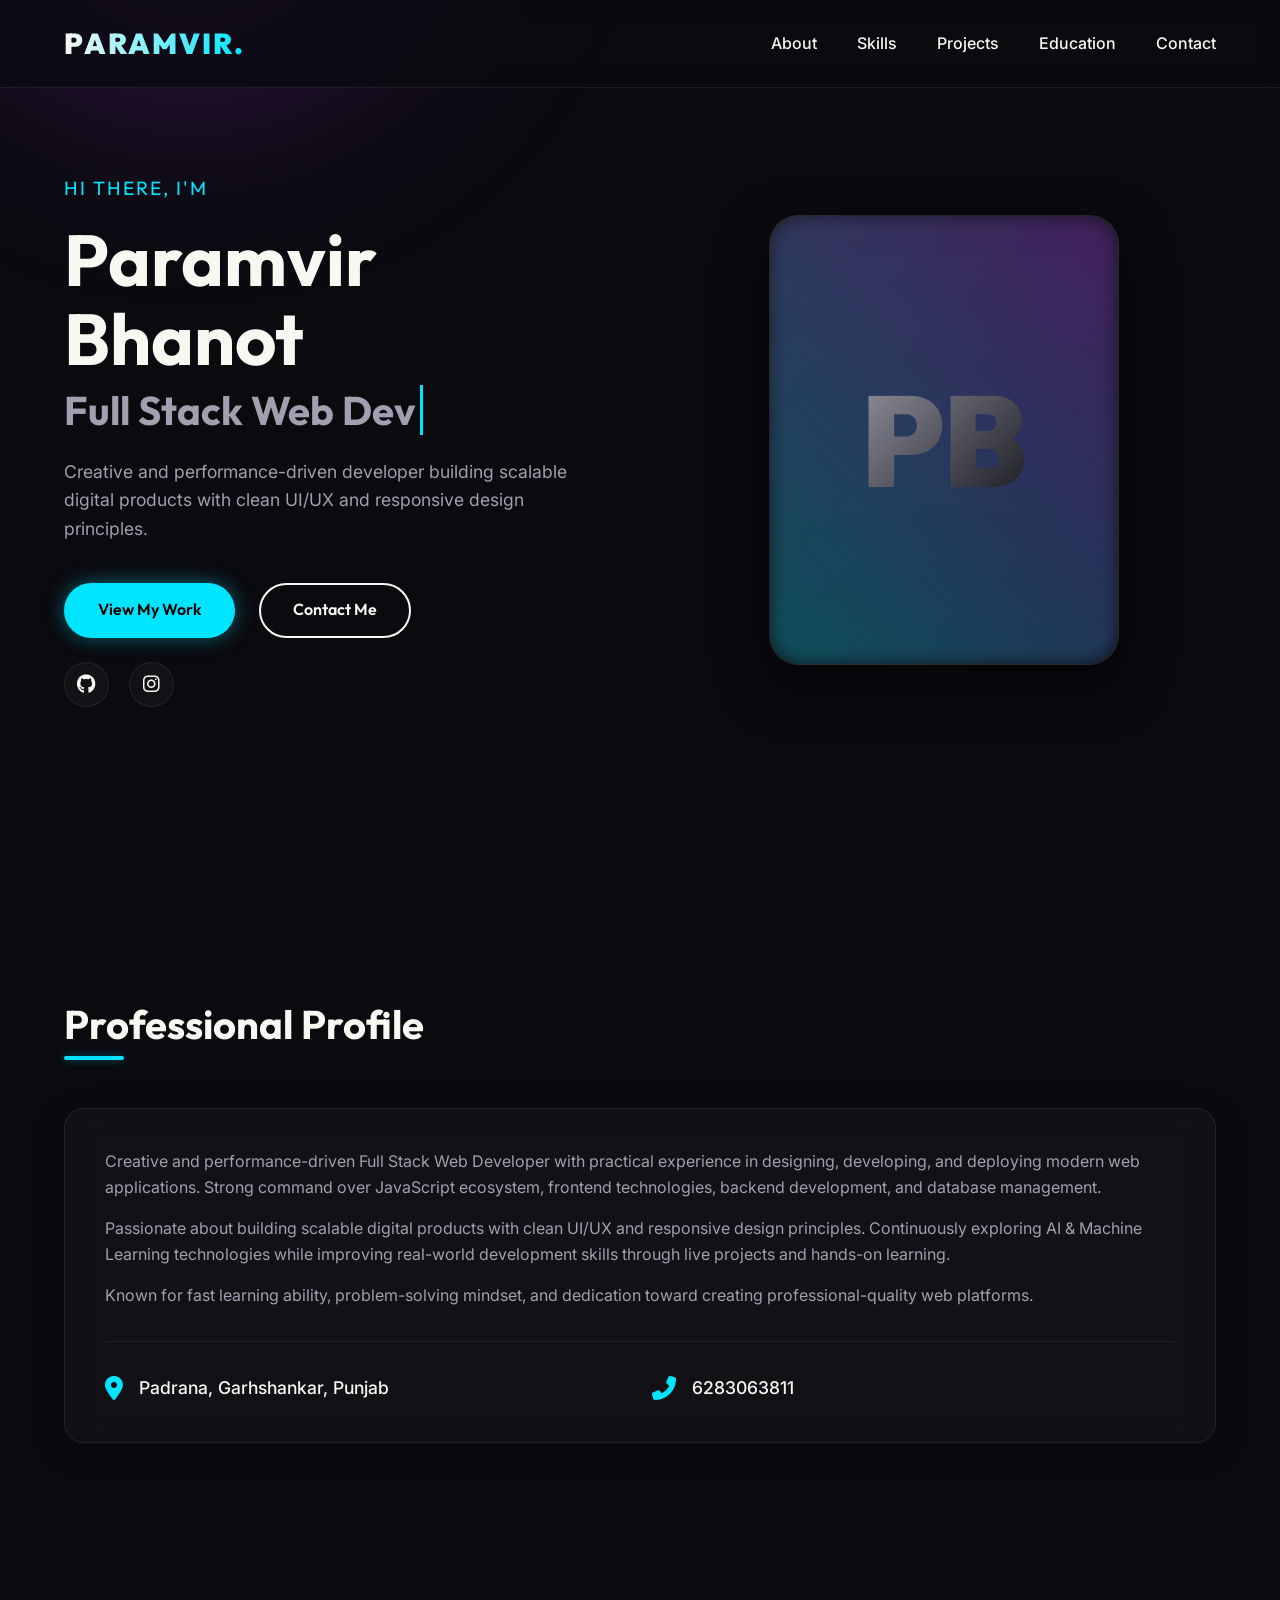
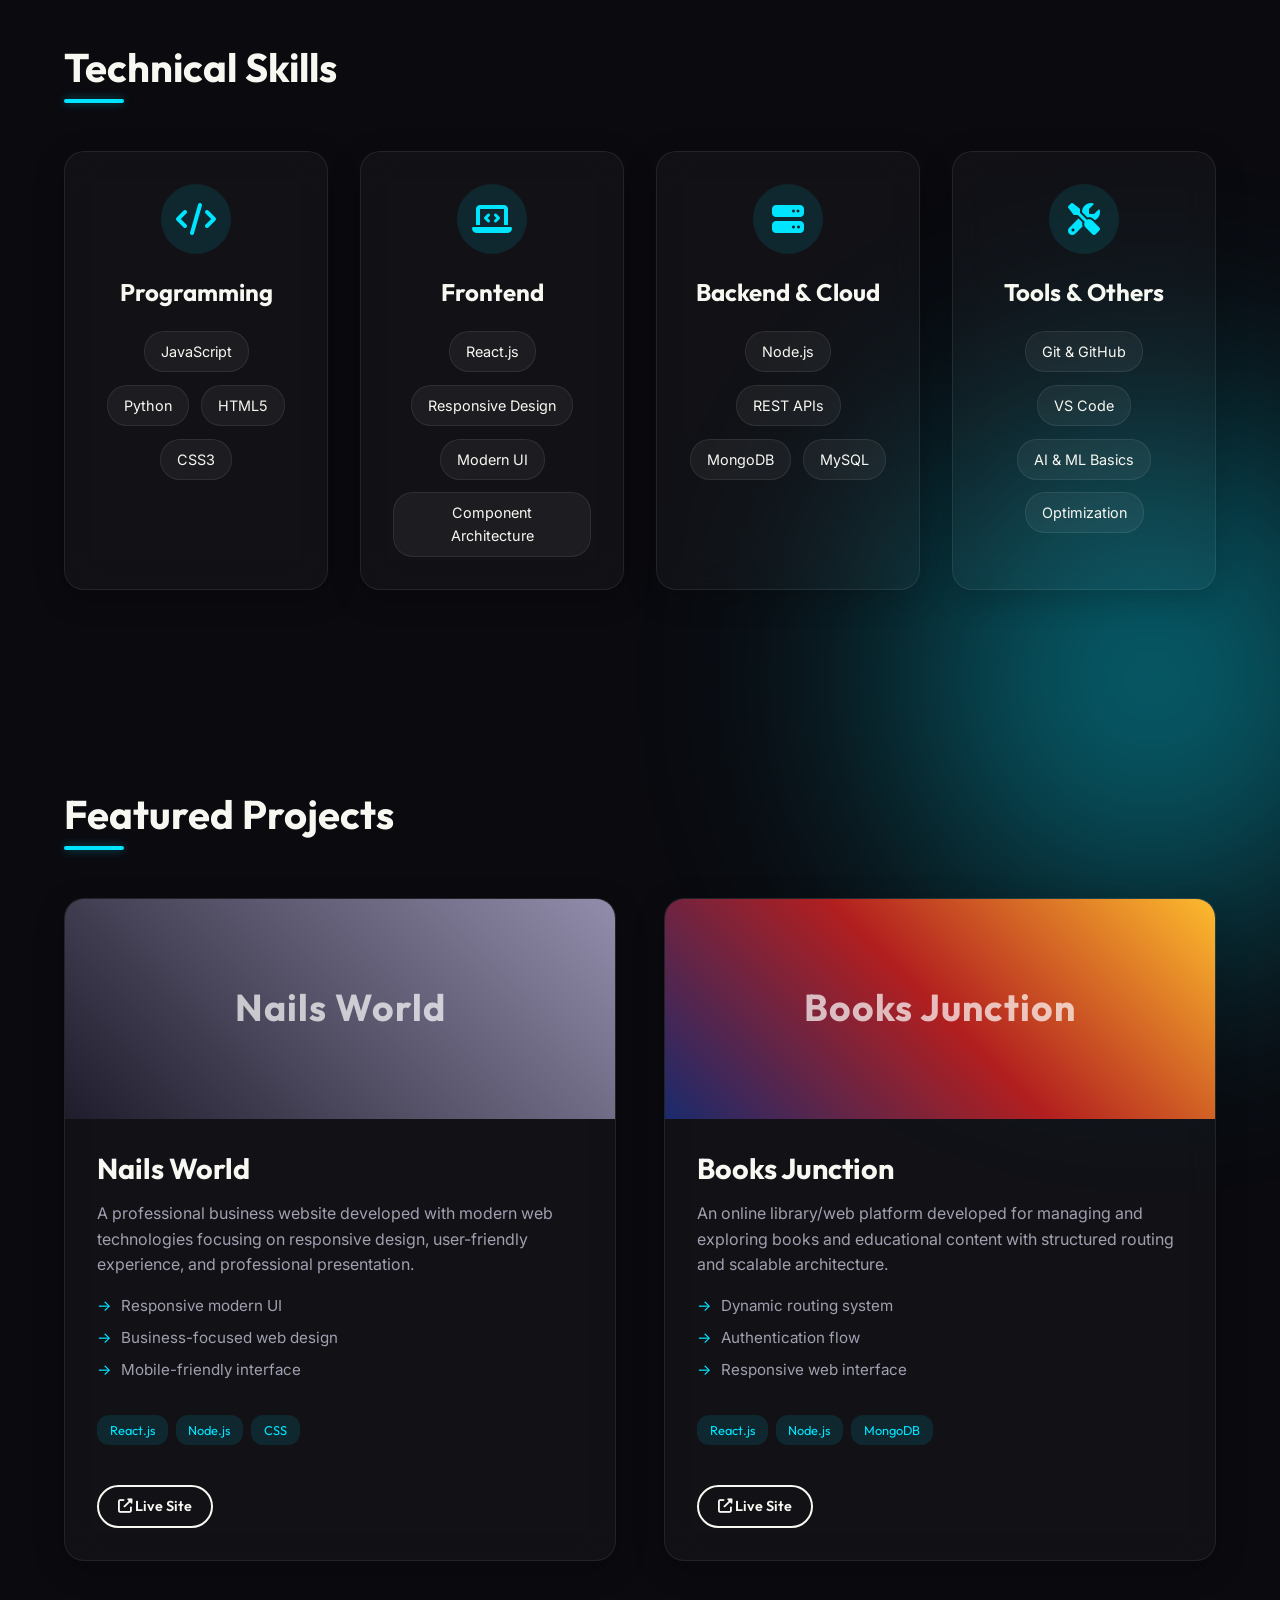
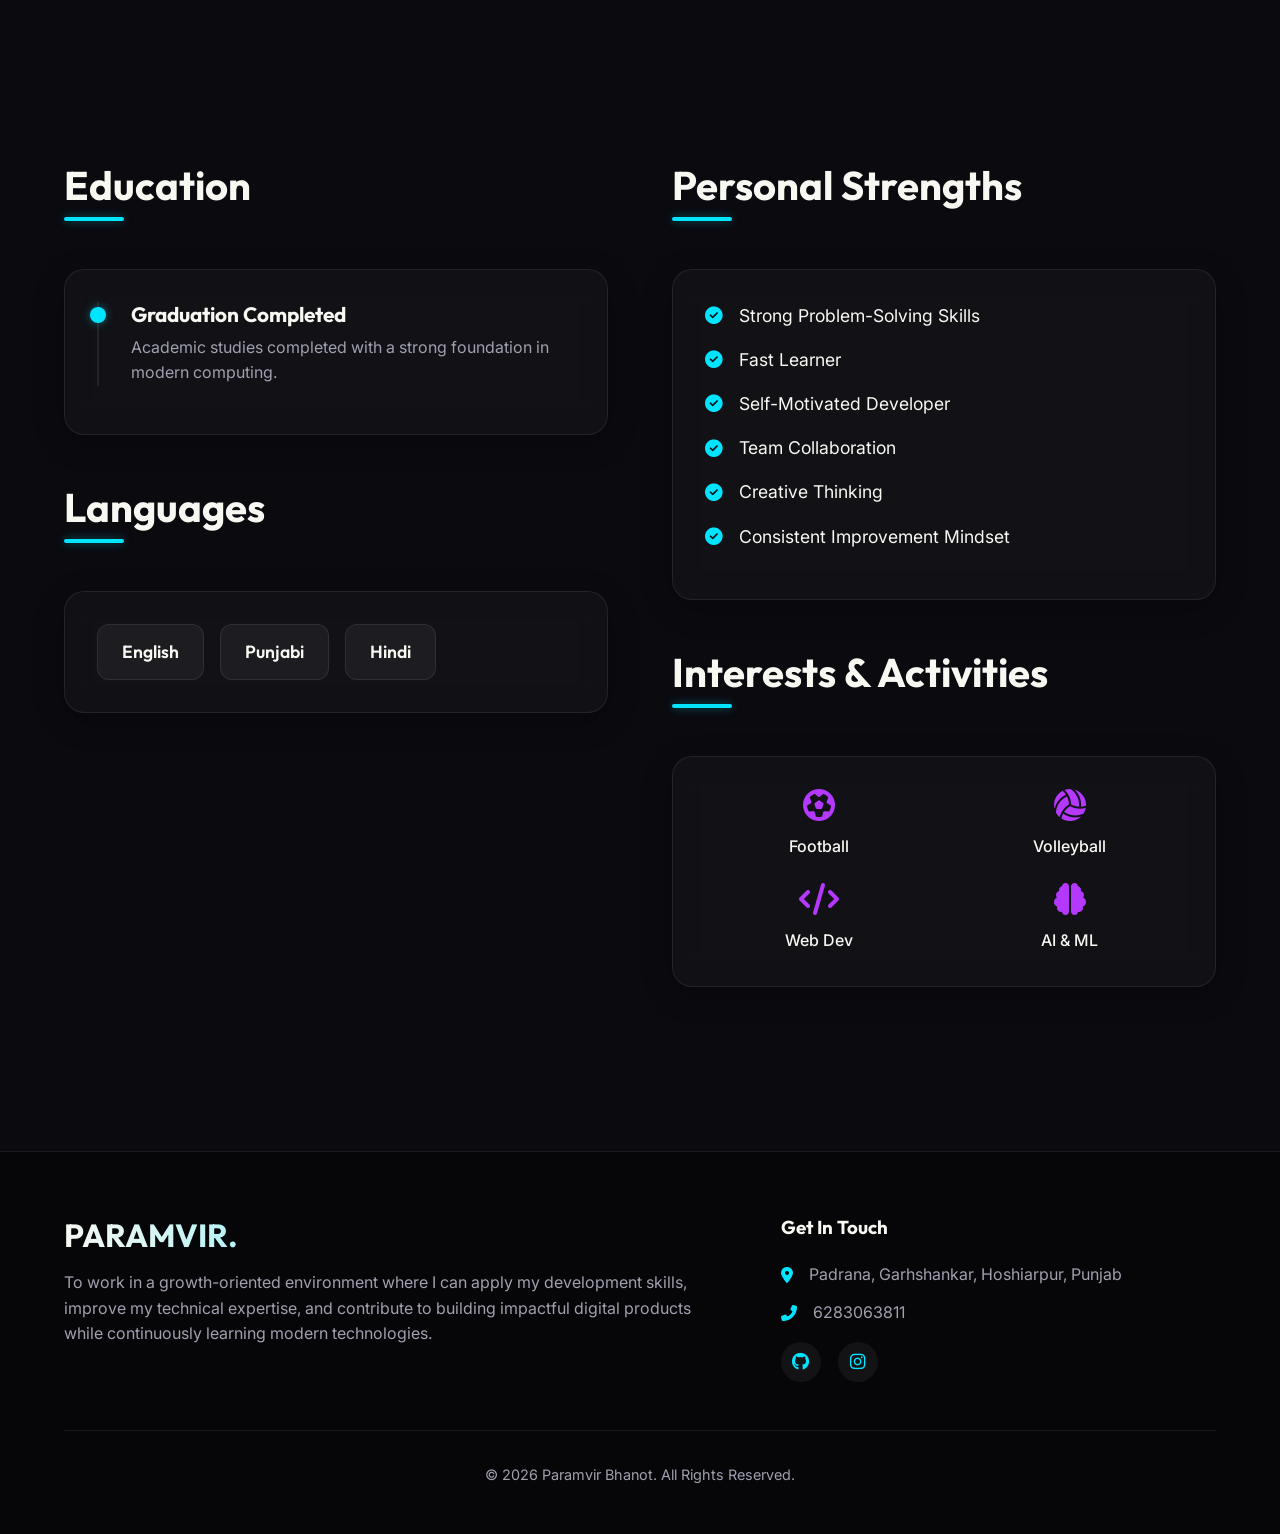
==== index.html @ a16a7891 "feat: initialize portfolio website with responsive design, dynamic typing effect, and scroll animati" ====
<!DOCTYPE html>
<html lang="en">
<head>
    <meta charset="UTF-8">
    <meta name="viewport" content="width=device-width, initial-scale=1.0">
    <title>Paramvir Bhanot | Full Stack Web Developer</title>
    <!-- Google Fonts -->
    <link rel="preconnect" href="https://fonts.googleapis.com">
    <link rel="preconnect" href="https://fonts.gstatic.com" crossorigin>
    <link href="https://fonts.googleapis.com/css2?family=Inter:wght@300;400;500;600;700&family=Outfit:wght@300;400;500;700;900&display=swap" rel="stylesheet">
    <!-- Font Awesome -->
    <link rel="stylesheet" href="https://cdnjs.cloudflare.com/ajax/libs/font-awesome/6.4.0/css/all.min.css">
    <!-- Custom CSS -->
    <link rel="stylesheet" href="style.css">
</head>
<body>
    <div class="blob blob-1"></div>
    <div class="blob blob-2"></div>
    
    <header class="header">
        <nav class="navbar">
            <a href="#" class="logo">PARAMVIR.</a>
            <div class="menu-icon" id="menu-icon">
                <i class="fas fa-bars"></i>
            </div>
            <ul class="nav-links" id="nav-links">
                <li><a href="#about" class="active">About</a></li>
                <li><a href="#skills">Skills</a></li>
                <li><a href="#projects">Projects</a></li>
                <li><a href="#education">Education</a></li>
                <li><a href="#contact">Contact</a></li>
            </ul>
        </nav>
    </header>

    <main>
        <!-- Hero Section -->
        <section id="hero" class="hero section">
            <div class="container hero-container">
                <div class="hero-content fade-in">
                    <p class="greeting">Hi there, I'm</p>
                    <h1 class="name">Paramvir Bhanot</h1>
                    <h2 class="role">
                        <span class="typing-text">Full Stack Web Developer</span>
                    </h2>
                    <p class="summary">Creative and performance-driven developer building scalable digital products with clean UI/UX and responsive design principles.</p>
                    <div class="hero-actions">
                        <a href="#projects" class="btn btn-primary">View My Work</a>
                        <a href="#contact" class="btn btn-outline">Contact Me</a>
                    </div>
                    <div class="social-links mt-4">
                        <a href="https://github.com/Paramvir-bhanot" target="_blank" aria-label="GitHub"><i class="fab fa-github"></i></a>
                        <a href="https://instagram.com/param_r_a_n_a_" target="_blank" aria-label="Instagram"><i class="fab fa-instagram"></i></a>
                    </div>
                </div>
                <div class="hero-image slide-in-right">
                    <div class="image-wrapper">
                        <!-- Abstract Tech Shape as Placeholder for Profile Picture -->
                        <div class="profile-placeholder">
                            <span>PB</span>
                        </div>
                    </div>
                </div>
            </div>
        </section>

        <!-- About Section -->
        <section id="about" class="about section">
            <div class="container">
                <div class="section-header fade-in">
                    <h2>Professional Profile</h2>
                    <div class="divider"></div>
                </div>
                <div class="about-content fade-in">
                    <div class="about-text glass-card">
                        <p>Creative and performance-driven Full Stack Web Developer with practical experience in designing, developing, and deploying modern web applications. Strong command over JavaScript ecosystem, frontend technologies, backend development, and database management.</p>
                        <p>Passionate about building scalable digital products with clean UI/UX and responsive design principles. Continuously exploring AI & Machine Learning technologies while improving real-world development skills through live projects and hands-on learning.</p>
                        <p>Known for fast learning ability, problem-solving mindset, and dedication toward creating professional-quality web platforms.</p>
                        <div class="contact-info-grid mt-4">
                            <div class="info-item">
                                <i class="fas fa-map-marker-alt"></i>
                                <span>Padrana, Garhshankar, Punjab</span>
                            </div>
                            <div class="info-item">
                                <i class="fas fa-phone-alt"></i>
                                <span>6283063811</span>
                            </div>
                        </div>
                    </div>
                </div>
            </div>
        </section>

        <!-- Skills Section -->
        <section id="skills" class="skills section">
            <div class="container">
                <div class="section-header fade-in">
                    <h2>Technical Skills</h2>
                    <div class="divider"></div>
                </div>
                <div class="skills-grid">
                    <!-- Languages -->
                    <div class="skill-category glass-card slide-up">
                        <div class="skill-icon"><i class="fas fa-code"></i></div>
                        <h3>Programming</h3>
                        <div class="skill-tags">
                            <span>JavaScript</span>
                            <span>Python</span>
                            <span>HTML5</span>
                            <span>CSS3</span>
                        </div>
                    </div>
                    
                    <!-- Frontend -->
                    <div class="skill-category glass-card slide-up" style="transition-delay: 0.1s;">
                        <div class="skill-icon"><i class="fas fa-laptop-code"></i></div>
                        <h3>Frontend</h3>
                        <div class="skill-tags">
                            <span>React.js</span>
                            <span>Responsive Design</span>
                            <span>Modern UI</span>
                            <span>Component Architecture</span>
                        </div>
                    </div>
                    
                    <!-- Backend -->
                    <div class="skill-category glass-card slide-up" style="transition-delay: 0.2s;">
                        <div class="skill-icon"><i class="fas fa-server"></i></div>
                        <h3>Backend & Cloud</h3>
                        <div class="skill-tags">
                            <span>Node.js</span>
                            <span>REST APIs</span>
                            <span>MongoDB</span>
                            <span>MySQL</span>
                        </div>
                    </div>

                    <!-- Tools -->
                    <div class="skill-category glass-card slide-up" style="transition-delay: 0.3s;">
                        <div class="skill-icon"><i class="fas fa-tools"></i></div>
                        <h3>Tools & Others</h3>
                        <div class="skill-tags">
                            <span>Git & GitHub</span>
                            <span>VS Code</span>
                            <span>AI & ML Basics</span>
                            <span>Optimization</span>
                        </div>
                    </div>
                </div>
            </div>
        </section>

        <!-- Projects Section -->
        <section id="projects" class="projects section">
            <div class="container">
                <div class="section-header fade-in">
                    <h2>Featured Projects</h2>
                    <div class="divider"></div>
                </div>
                <div class="project-cards">
                    <!-- Project 1 -->
                    <div class="project-card glass-card fade-in">
                        <div class="project-img-placeholder" style="background: linear-gradient(45deg, #1f1c2c, #928DAB);">
                            <h3>Nails World</h3>
                        </div>
                        <div class="project-content">
                            <h3>Nails World</h3>
                            <p class="project-desc">A professional business website developed with modern web technologies focusing on responsive design, user-friendly experience, and professional presentation.</p>
                            <ul class="project-features">
                                <li>Responsive modern UI</li>
                                <li>Business-focused web design</li>
                                <li>Mobile-friendly interface</li>
                            </ul>
                            <div class="project-tech">
                                <span>React.js</span><span>Node.js</span><span>CSS</span>
                            </div>
                            <div class="project-links">
                                <a href="https://nailsworld.in" target="_blank" class="btn btn-sm btn-outline"><i class="fas fa-external-link-alt"></i> Live Site</a>
                            </div>
                        </div>
                    </div>

                    <!-- Project 2 -->
                    <div class="project-card glass-card fade-in" style="transition-delay: 0.1s;">
                        <div class="project-img-placeholder" style="background: linear-gradient(45deg, #1a2a6c, #b21f1f, #fdbb2d);">
                            <h3>Books Junction</h3>
                        </div>
                        <div class="project-content">
                            <h3>Books Junction</h3>
                            <p class="project-desc">An online library/web platform developed for managing and exploring books and educational content with structured routing and scalable architecture.</p>
                            <ul class="project-features">
                                <li>Dynamic routing system</li>
                                <li>Authentication flow</li>
                                <li>Responsive web interface</li>
                            </ul>
                            <div class="project-tech">
                                <span>React.js</span><span>Node.js</span><span>MongoDB</span>
                            </div>
                            <div class="project-links">
                                <a href="https://booksjunction.vercel.app" target="_blank" class="btn btn-sm btn-outline"><i class="fas fa-external-link-alt"></i> Live Site</a>
                            </div>
                        </div>
                    </div>
                </div>
            </div>
        </section>

        <!-- Education & Strengths -->
        <section id="education" class="education section">
            <div class="container">
                <div class="split-section">
                    <div class="split-left slide-in-left">
                        <div class="section-header">
                            <h2>Education</h2>
                            <div class="divider"></div>
                        </div>
                        <div class="timeline glass-card">
                            <div class="timeline-item">
                                <div class="timeline-dot"></div>
                                <h4>Graduation Completed</h4>
                                <p class="timeline-desc">Academic studies completed with a strong foundation in modern computing.</p>
                            </div>
                        </div>

                        <div class="section-header mt-5">
                            <h2>Languages</h2>
                            <div class="divider"></div>
                        </div>
                        <div class="languages-list glass-card">
                            <span class="lang-tag">English</span>
                            <span class="lang-tag">Punjabi</span>
                            <span class="lang-tag">Hindi</span>
                        </div>
                    </div>
                    
                    <div class="split-right slide-in-right">
                        <div class="section-header">
                            <h2>Personal Strengths</h2>
                            <div class="divider"></div>
                        </div>
                        <ul class="strengths-list glass-card">
                            <li><i class="fas fa-check-circle"></i> Strong Problem-Solving Skills</li>
                            <li><i class="fas fa-check-circle"></i> Fast Learner</li>
                            <li><i class="fas fa-check-circle"></i> Self-Motivated Developer</li>
                            <li><i class="fas fa-check-circle"></i> Team Collaboration</li>
                            <li><i class="fas fa-check-circle"></i> Creative Thinking</li>
                            <li><i class="fas fa-check-circle"></i> Consistent Improvement Mindset</li>
                        </ul>

                        <div class="section-header mt-5">
                            <h2>Interests & Activities</h2>
                            <div class="divider"></div>
                        </div>
                        <div class="interests-grid glass-card">
                            <div class="interest-item"><i class="fas fa-futbol"></i> Football</div>
                            <div class="interest-item"><i class="fas fa-volleyball-ball"></i> Volleyball</div>
                            <div class="interest-item"><i class="fas fa-code"></i> Web Dev</div>
                            <div class="interest-item"><i class="fas fa-brain"></i> AI & ML</div>
                        </div>
                    </div>
                </div>
            </div>
        </section>
    </main>

    <!-- Footer -->
    <footer id="contact" class="footer">
        <div class="container footer-container">
            <div class="footer-top">
                <div class="footer-about">
                    <h2>PARAMVIR.</h2>
                    <p>To work in a growth-oriented environment where I can apply my development skills, improve my technical expertise, and contribute to building impactful digital products while continuously learning modern technologies.</p>
                </div>
                <div class="footer-contact">
                    <h3>Get In Touch</h3>
                    <p><i class="fas fa-map-marker-alt"></i> Padrana, Garhshankar, Hoshiarpur, Punjab</p>
                    <p><i class="fas fa-phone-alt"></i> 6283063811</p>
                    <div class="footer-socials mt-3">
                        <a href="https://github.com/Paramvir-bhanot" target="_blank"><i class="fab fa-github"></i></a>
                        <a href="https://instagram.com/param_r_a_n_a_" target="_blank"><i class="fab fa-instagram"></i></a>
                    </div>
                </div>
            </div>
            <div class="footer-bottom">
                <p>&copy; 2026 Paramvir Bhanot. All Rights Reserved.</p>
            </div>
        </div>
    </footer>

    <!-- Custom JS -->
    <script src="script.js"></script>
</body>
</html>
---- style.css ----
/* style.css */
:root {
    --bg-dark: #0a0a0f;
    --bg-card: rgba(255, 255, 255, 0.03);
    --text-primary: #f8f8f2;
    --text-secondary: #a0a0b0;
    --accent-color: #00e5ff;
    --accent-glow: rgba(0, 229, 255, 0.4);
    --accent-secondary: #b538ff;
    --border-color: rgba(255, 255, 255, 0.08);
    --font-sans: 'Inter', sans-serif;
    --font-heading: 'Outfit', sans-serif;
    --transition-standard: all 0.3s ease;
}

* {
    margin: 0;
    padding: 0;
    box-sizing: border-box;
}

html {
    scroll-behavior: smooth;
    font-size: 16px;
}

body {
    font-family: var(--font-sans);
    background-color: var(--bg-dark);
    color: var(--text-primary);
    line-height: 1.6;
    overflow-x: hidden;
    position: relative;
}

/* Background Blobs for Glassmorphism */
.blob {
    position: absolute;
    filter: blur(100px);
    z-index: -1;
    opacity: 0.5;
    animation: float 20s infinite alternate;
}

.blob-1 {
    top: -10%;
    left: -10%;
    width: 50vw;
    height: 50vw;
    background: radial-gradient(circle, var(--accent-secondary) 0%, transparent 70%);
}

.blob-2 {
    top: 40%;
    right: -20%;
    width: 60vw;
    height: 60vw;
    background: radial-gradient(circle, var(--accent-color) 0%, transparent 70%);
}

@keyframes float {
    0% {
        transform: translate(0, 0) scale(1);
    }

    100% {
        transform: translate(5%, 10%) scale(1.1);
    }
}

/* Typography */
h1,
h2,
h3,
h4,
h5,
h6 {
    font-family: var(--font-heading);
    font-weight: 700;
    line-height: 1.2;
}

p {
    color: var(--text-secondary);
    margin-bottom: 1rem;
}

a {
    text-decoration: none;
    color: var(--text-primary);
    transition: var(--transition-standard);
}

.mt-3 {
    margin-top: 1rem;
}

.mt-4 {
    margin-top: 1.5rem;
}

.mt-5 {
    margin-top: 3rem;
}

/* Layout Containers */
.container {
    width: 90%;
    max-width: 1200px;
    margin: 0 auto;
}

.section {
    padding: 100px 0;
}

/* Glass Card */
.glass-card {
    background: var(--bg-card);
    backdrop-filter: blur(16px);
    -webkit-backdrop-filter: blur(16px);
    border: 1px solid var(--border-color);
    border-radius: 20px;
    padding: 2.5rem;
    box-shadow: 0 8px 32px rgba(0, 0, 0, 0.2);
    transition: var(--transition-standard);
}

.glass-card:hover {
    border-color: rgba(255, 255, 255, 0.15);
    transform: translateY(-5px);
    box-shadow: 0 12px 40px rgba(0, 0, 0, 0.4);
}

/* Header & Nav */
.header {
    position: fixed;
    top: 0;
    left: 0;
    width: 100%;
    z-index: 1000;
    background: rgba(10, 10, 15, 0.8);
    backdrop-filter: blur(12px);
    border-bottom: 1px solid var(--border-color);
    transition: var(--transition-standard);
}

.navbar {
    display: flex;
    justify-content: space-between;
    align-items: center;
    padding: 1.28rem 5%;
    max-width: 1400px;
    margin: 0 auto;
}

.logo {
    font-family: var(--font-heading);
    font-size: 1.8rem;
    font-weight: 900;
    letter-spacing: 2px;
    background: linear-gradient(90deg, var(--text-primary), var(--accent-color));
    -webkit-background-clip: text;
    -webkit-text-fill-color: transparent;
}

.nav-links {
    display: flex;
    list-style: none;
    gap: 2.5rem;
}

.nav-links li a {
    font-weight: 500;
    font-size: 1rem;
    position: relative;
    padding-bottom: 5px;
}

.nav-links li a::after {
    content: '';
    position: absolute;
    bottom: 0;
    left: 0;
    width: 0;
    height: 2px;
    background: var(--accent-color);
    transition: var(--transition-standard);
    box-shadow: 0 0 8px var(--accent-glow);
}

.nav-links li a:hover::after,
.nav-links li a.active::after {
    width: 100%;
}

.menu-icon {
    display: none;
    font-size: 1.5rem;
    cursor: pointer;
}

/* Buttons */
.btn {
    display: inline-block;
    padding: 0.8rem 2rem;
    border-radius: 50px;
    font-weight: 600;
    font-family: var(--font-heading);
    text-align: center;
    cursor: pointer;
    border: 2px solid transparent;
}

.btn-primary {
    background: var(--accent-color);
    color: #000;
    box-shadow: 0 0 20px var(--accent-glow);
}

.btn-primary:hover {
    background: #00c2d6;
    box-shadow: 0 0 30px var(--accent-glow);
    transform: translateY(-2px);
}

.btn-outline {
    background: transparent;
    border-color: var(--text-primary);
    color: var(--text-primary);
}

.btn-outline:hover {
    background: rgba(255, 255, 255, 0.05);
    border-color: var(--accent-color);
    color: var(--accent-color);
}

.btn-sm {
    padding: 0.5rem 1.2rem;
    font-size: 0.9rem;
}

/* Section Common */
.section-header {
    margin-bottom: 3rem;
}

.section-header h2 {
    font-size: 2.5rem;
    margin-bottom: 0.5rem;
}

.divider {
    width: 60px;
    height: 4px;
    background: var(--accent-color);
    border-radius: 2px;
    box-shadow: 0 0 10px var(--accent-glow);
}

/* Hero Section */
.hero {
    min-height: 100vh;
    display: flex;
    align-items: center;
    padding-top: 80px;
}

.hero-container {
    display: flex;
    align-items: center;
    justify-content: space-between;
    gap: 4rem;
}

.hero-content {
    flex: 1;
}

.greeting {
    font-family: var(--font-heading);
    color: var(--accent-color);
    font-size: 1.2rem;
    letter-spacing: 2px;
    margin-bottom: 1rem;
    text-transform: uppercase;
}

.name {
    font-size: 4.5rem;
    margin-bottom: 0.5rem;
    line-height: 1.1;
}

.role {
    font-size: 2.5rem;
    color: var(--text-secondary);
    margin-bottom: 1.5rem;
}

.typing-text {
    border-right: 3px solid var(--accent-color);
    padding-right: 5px;
    animation: blink 0.7s infinite;
}

@keyframes blink {
    50% {
        border-color: transparent;
    }
}

.summary {
    font-size: 1.1rem;
    max-width: 600px;
    margin-bottom: 2.5rem;
}

.hero-actions {
    display: flex;
    gap: 1.5rem;
}

.social-links a {
    display: inline-flex;
    align-items: center;
    justify-content: center;
    width: 45px;
    height: 45px;
    border-radius: 50%;
    background: var(--bg-card);
    border: 1px solid var(--border-color);
    font-size: 1.2rem;
    margin-right: 1rem;
    transition: var(--transition-standard);
}

.social-links a:hover {
    color: var(--accent-color);
    border-color: var(--accent-color);
    transform: translateY(-3px);
    box-shadow: 0 5px 15px var(--accent-glow);
}

.hero-image {
    flex: 1;
    display: flex;
    justify-content: center;
}

.image-wrapper {
    position: relative;
    width: 350px;
    height: 450px;
    border-radius: 30px;
    background: linear-gradient(135deg, rgba(255, 255, 255, 0.05), rgba(255, 255, 255, 0.01));
    border: 1px solid rgba(255, 255, 255, 0.1);
    box-shadow: 0 20px 50px rgba(0, 0, 0, 0.5);
    display: flex;
    align-items: center;
    justify-content: center;
    overflow: hidden;
}

.image-wrapper::before {
    content: '';
    position: absolute;
    inset: -2px;
    background: linear-gradient(45deg, var(--accent-color), var(--accent-secondary));
    z-index: -1;
    border-radius: 32px;
    opacity: 0.3;
    filter: blur(10px);
}

.profile-placeholder {
    font-family: var(--font-heading);
    font-size: 8rem;
    font-weight: 900;
    color: rgba(255, 255, 255, 0.1);
    background: linear-gradient(135deg, var(--text-secondary), var(--bg-dark));
    -webkit-background-clip: text;
    -webkit-text-fill-color: transparent;
}

/* About Section */
.contact-info-grid {
    display: grid;
    grid-template-columns: repeat(auto-fit, minmax(250px, 1fr));
    gap: 1.5rem;
    margin-top: 2rem;
    padding-top: 2rem;
    border-top: 1px solid var(--border-color);
}

.info-item {
    display: flex;
    align-items: center;
    gap: 1rem;
}

.info-item i {
    color: var(--accent-color);
    font-size: 1.5rem;
}

.info-item span {
    font-size: 1.1rem;
    font-weight: 500;
}

/* Skills Section */
.skills-grid {
    display: grid;
    grid-template-columns: repeat(auto-fit, minmax(250px, 1fr));
    gap: 2rem;
}

.skill-category {
    text-align: center;
    padding: 2rem;
}

.skill-icon {
    width: 70px;
    height: 70px;
    background: rgba(0, 229, 255, 0.1);
    border-radius: 50%;
    display: flex;
    align-items: center;
    justify-content: center;
    margin: 0 auto 1.5rem;
    font-size: 2rem;
    color: var(--accent-color);
}

.skill-category h3 {
    margin-bottom: 1.5rem;
    font-size: 1.5rem;
}

.skill-tags {
    display: flex;
    flex-wrap: wrap;
    justify-content: center;
    gap: 0.8rem;
}

.skill-tags span {
    background: rgba(255, 255, 255, 0.05);
    padding: 0.5rem 1rem;
    border-radius: 20px;
    font-size: 0.9rem;
    border: 1px solid var(--border-color);
    transition: var(--transition-standard);
}

.skill-tags span:hover {
    border-color: var(--accent-color);
    color: var(--accent-color);
    transform: translateY(-2px);
}

/* Projects Section */
.project-cards {
    display: grid;
    grid-template-columns: repeat(auto-fit, minmax(350px, 1fr));
    gap: 3rem;
}

.project-card {
    padding: 0;
    overflow: hidden;
    display: flex;
    flex-direction: column;
}

.project-img-placeholder {
    height: 220px;
    display: flex;
    align-items: center;
    justify-content: center;
    color: rgba(255, 255, 255, 0.7);
    font-family: var(--font-heading);
    font-size: 2rem;
    font-weight: 700;
    letter-spacing: 1px;
}

.project-content {
    padding: 2rem;
    flex: 1;
    display: flex;
    flex-direction: column;
}

.project-content h3 {
    font-size: 1.8rem;
    margin-bottom: 1rem;
}

.project-features {
    list-style: none;
    margin-bottom: 1.5rem;
}

.project-features li {
    position: relative;
    padding-left: 1.5rem;
    margin-bottom: 0.5rem;
    color: var(--text-secondary);
    font-size: 0.95rem;
}

.project-features li::before {
    content: '→';
    position: absolute;
    left: 0;
    color: var(--accent-color);
}

.project-tech {
    display: flex;
    flex-wrap: wrap;
    gap: 0.5rem;
    margin-top: auto;
    margin-bottom: 1.5rem;
}

.project-tech span {
    font-size: 0.8rem;
    font-family: var(--font-heading);
    color: var(--accent-color);
    background: rgba(0, 229, 255, 0.1);
    padding: 0.3rem 0.8rem;
    border-radius: 12px;
}

.project-links {
    margin-top: 1rem;
}

/* Education & Strengths */
.split-section {
    display: grid;
    grid-template-columns: 1fr 1fr;
    gap: 4rem;
}

.timeline {
    padding: 2rem;
}

.timeline-item {
    position: relative;
    padding-left: 2rem;
    border-left: 2px solid var(--border-color);
}

.timeline-dot {
    position: absolute;
    left: -9px;
    top: 5px;
    width: 16px;
    height: 16px;
    border-radius: 50%;
    background: var(--accent-color);
    box-shadow: 0 0 10px var(--accent-glow);
}

.timeline-item h4 {
    font-size: 1.3rem;
    margin-bottom: 0.5rem;
}

.languages-list {
    display: flex;
    flex-wrap: wrap;
    gap: 1rem;
    padding: 2rem;
}

.lang-tag {
    font-family: var(--font-heading);
    font-size: 1.1rem;
    font-weight: 600;
    padding: 0.8rem 1.5rem;
    background: rgba(255, 255, 255, 0.05);
    border-radius: 12px;
    border: 1px solid var(--border-color);
}

.strengths-list {
    list-style: none;
    padding: 2rem;
}

.strengths-list li {
    display: flex;
    align-items: center;
    gap: 1rem;
    margin-bottom: 1rem;
    font-size: 1.1rem;
}

.strengths-list li i {
    color: var(--accent-color);
}

.interests-grid {
    display: grid;
    grid-template-columns: repeat(2, 1fr);
    gap: 1.5rem;
    padding: 2rem;
}

.interest-item {
    display: flex;
    flex-direction: column;
    align-items: center;
    gap: 0.8rem;
    text-align: center;
    font-weight: 500;
}

.interest-item i {
    font-size: 2rem;
    color: var(--accent-secondary);
}

/* Footer */
.footer {
    background: rgba(5, 5, 8, 0.8);
    border-top: 1px solid var(--border-color);
    padding: 4rem 0 2rem;
    margin-top: 4rem;
}

.footer-top {
    display: grid;
    grid-template-columns: 1.5fr 1fr;
    gap: 4rem;
    margin-bottom: 3rem;
}

.footer-about h2 {
    font-size: 2rem;
    margin-bottom: 1rem;
    background: linear-gradient(90deg, var(--text-primary), var(--accent-color));
    -webkit-background-clip: text;
    -webkit-text-fill-color: transparent;
}

.footer-contact h3 {
    margin-bottom: 1.5rem;
    color: var(--text-primary);
}

.footer-contact p {
    display: flex;
    align-items: center;
    gap: 1rem;
    margin-bottom: 0.8rem;
}

.footer-contact i {
    color: var(--accent-color);
}

.footer-socials a {
    display: inline-flex;
    align-items: center;
    justify-content: center;
    width: 40px;
    height: 40px;
    border-radius: 50%;
    background: rgba(255, 255, 255, 0.05);
    margin-right: 0.8rem;
    font-size: 1.1rem;
}

.footer-socials a:hover {
    background: var(--accent-color);
    color: #000;
}

.footer-bottom {
    text-align: center;
    padding-top: 2rem;
    border-top: 1px solid var(--border-color);
    font-size: 0.9rem;
    color: var(--text-secondary);
}

/* Animations */
.fade-in {
    opacity: 0;
    transform: translateY(20px);
    transition: opacity 0.8s ease-out, transform 0.8s ease-out;
}

.slide-up {
    opacity: 0;
    transform: translateY(40px);
    transition: opacity 0.8s ease-out, transform 0.8s ease-out;
}

.slide-in-left {
    opacity: 0;
    transform: translateX(-50px);
    transition: opacity 0.8s ease-out, transform 0.8s ease-out;
}

.slide-in-right {
    opacity: 0;
    transform: translateX(50px);
    transition: opacity 0.8s ease-out, transform 0.8s ease-out;
}

.appear {
    opacity: 1;
    transform: translate(0);
}

/* Responsive Design */
@media (max-width: 992px) {
    .hero-container {
        flex-direction: column-reverse;
        text-align: center;
        padding-top: 2rem;
    }

    .hero-actions {
        justify-content: center;
    }

    .social-links {
        justify-content: center;
        display: flex;
    }

    .name {
        font-size: 3.5rem;
    }

    .split-section {
        grid-template-columns: 1fr;
        gap: 2rem;
    }

    .footer-top {
        grid-template-columns: 1fr;
        gap: 2rem;
    }
}

@media (max-width: 768px) {
    .menu-icon {
        display: block;
    }

    .nav-links {
        position: absolute;
        top: 100%;
        left: 0;
        width: 100%;
        background: rgba(10, 10, 15, 0.95);
        backdrop-filter: blur(16px);
        flex-direction: column;
        align-items: center;
        gap: 0;
        max-height: 0;
        overflow: hidden;
        transition: max-height 0.4s ease-in-out;
        border-bottom: 1px solid var(--border-color);
    }

    .nav-links.show {
        max-height: 400px;
    }

    .nav-links li {
        width: 100%;
        text-align: center;
    }

    .nav-links li a {
        display: block;
        padding: 1.5rem 0;
        font-size: 1.2rem;
    }

    .nav-links li a::after {
        display: none;
    }

    .name {
        font-size: 2.8rem;
    }

    .role {
        font-size: 1.8rem;
    }

    .section {
        padding: 60px 0;
    }
}
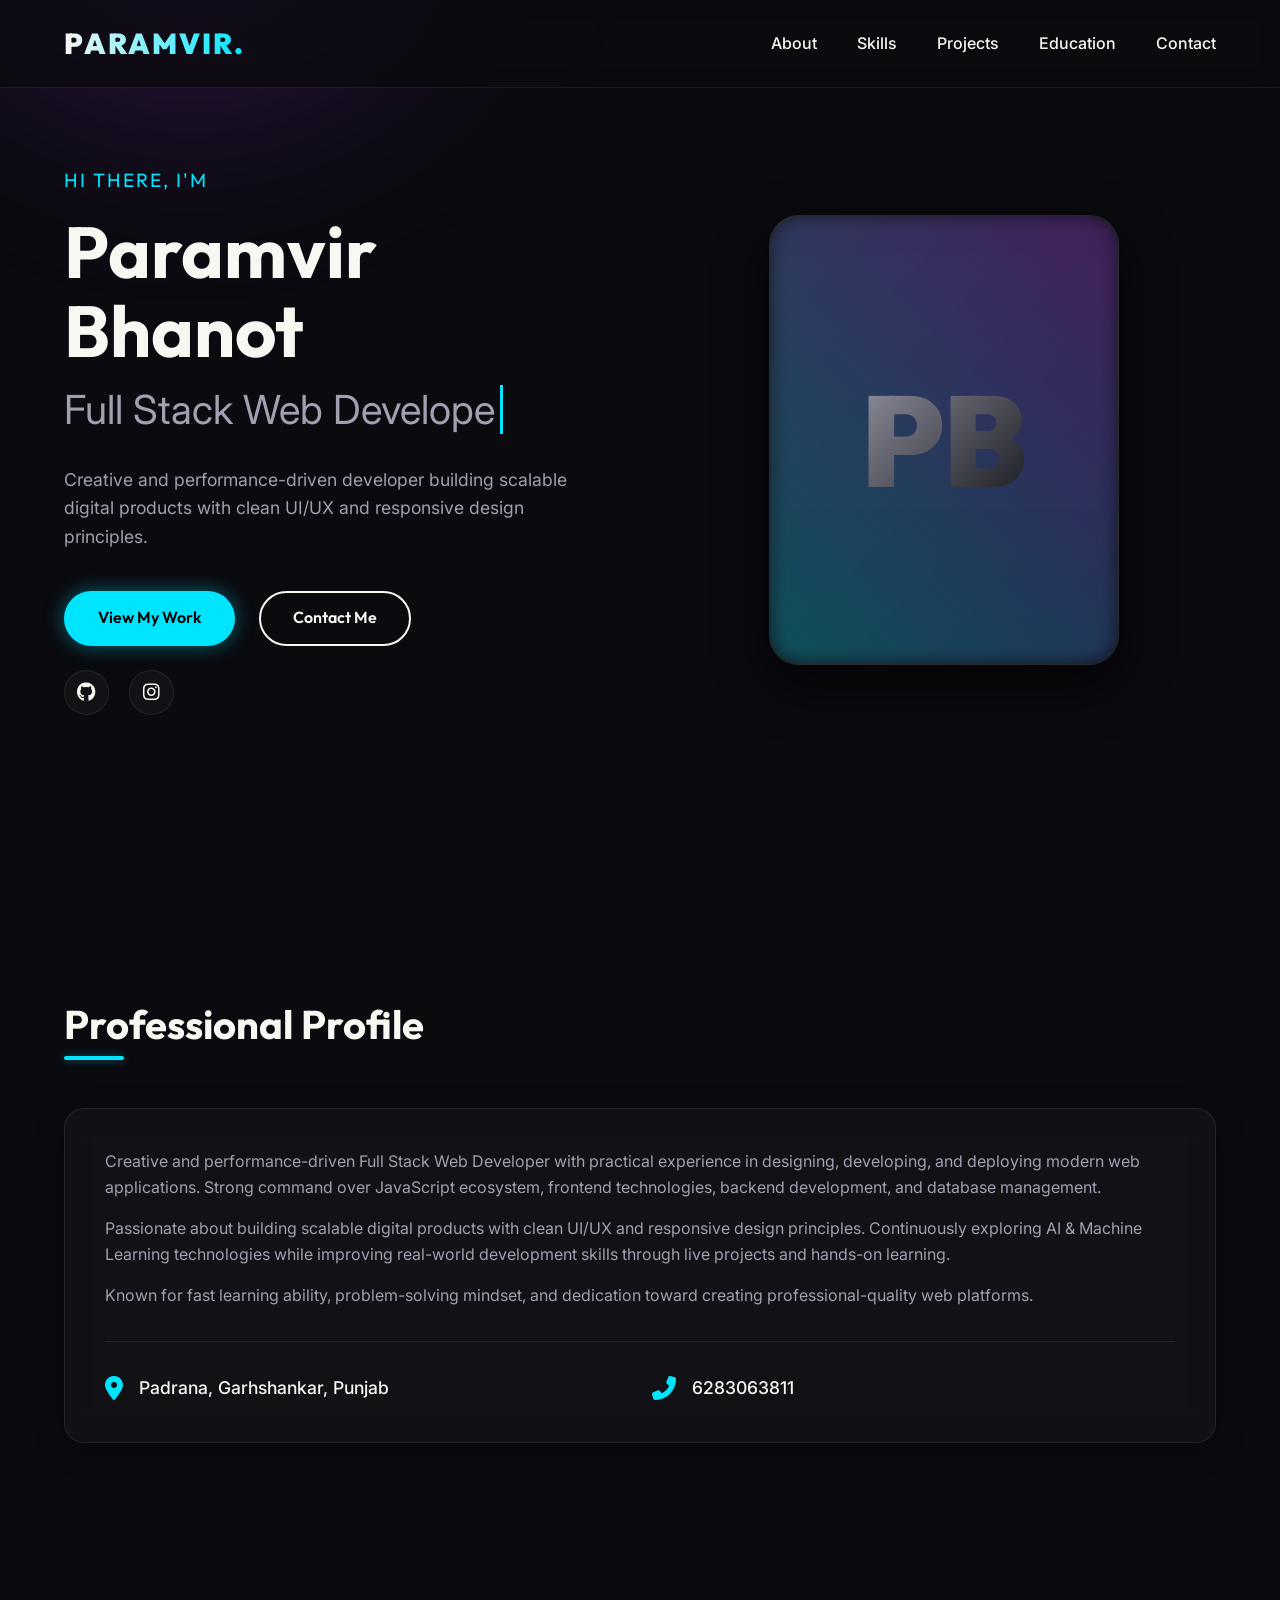
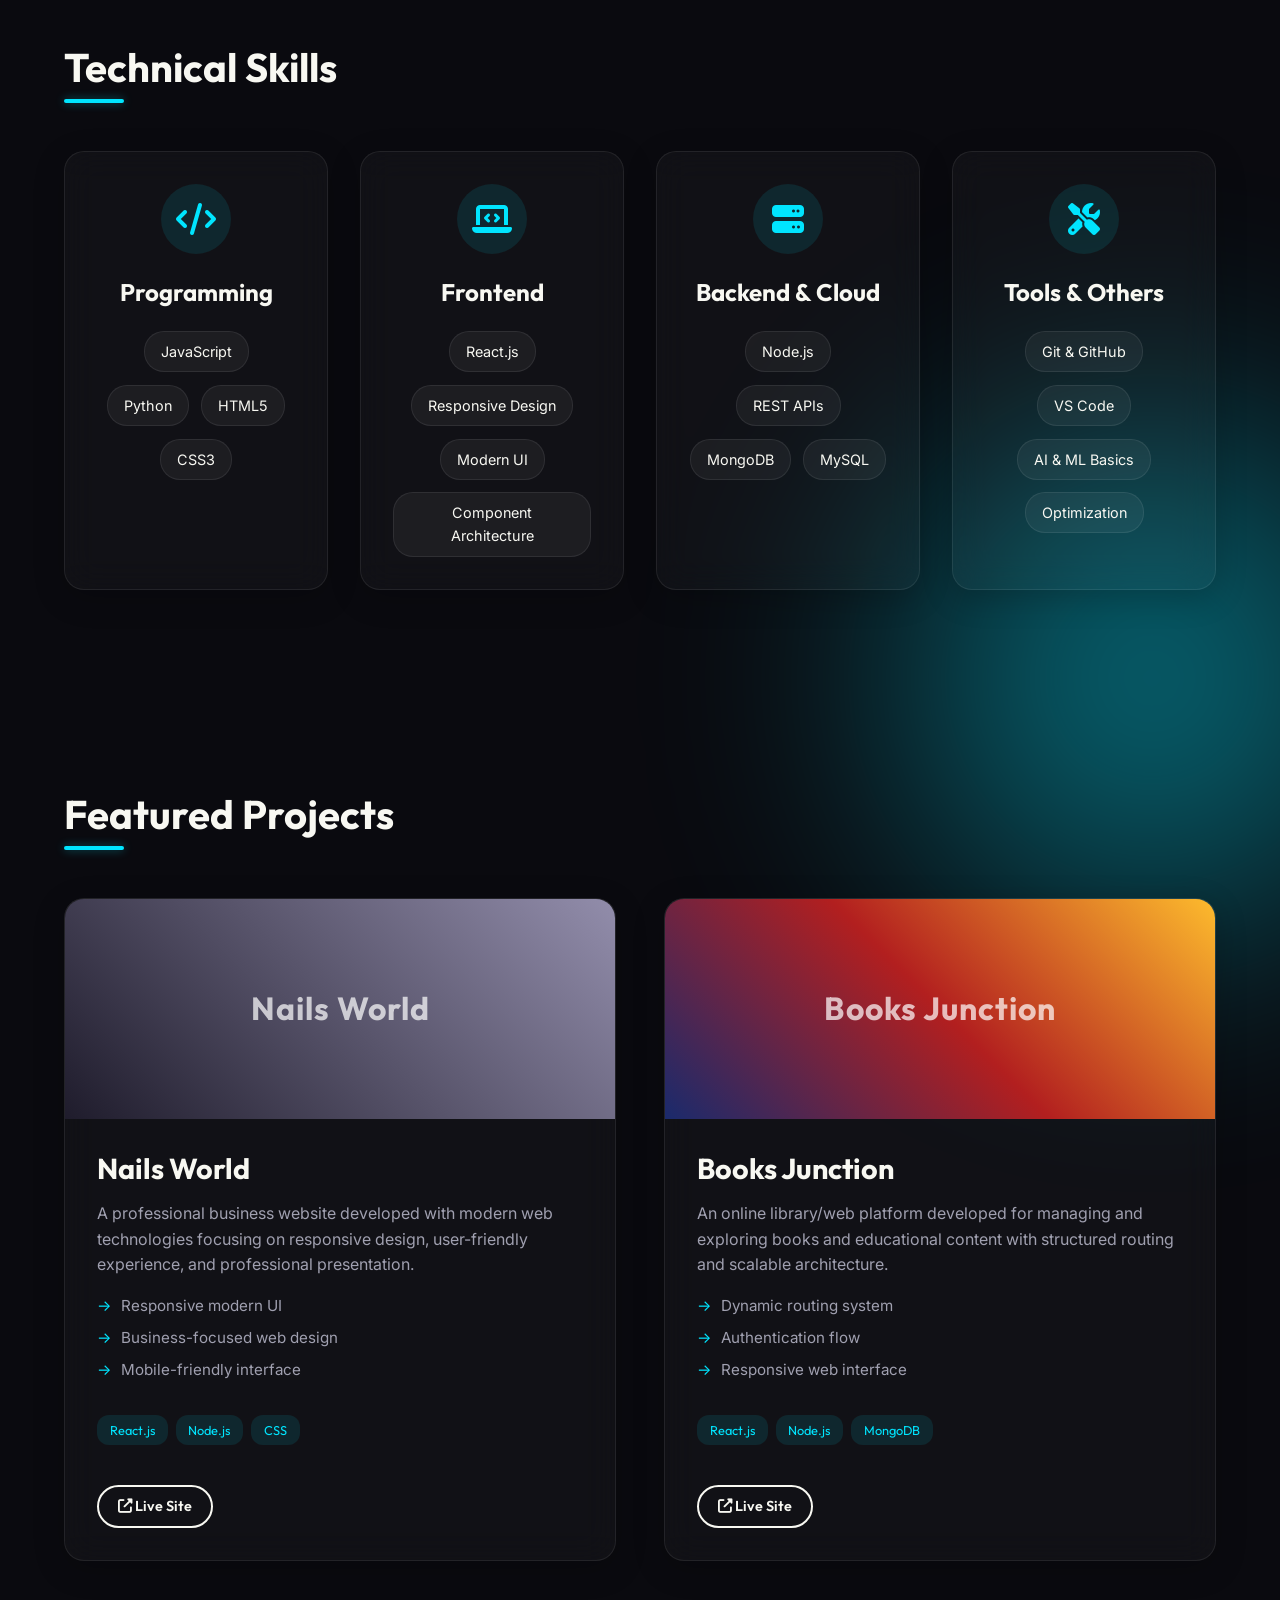
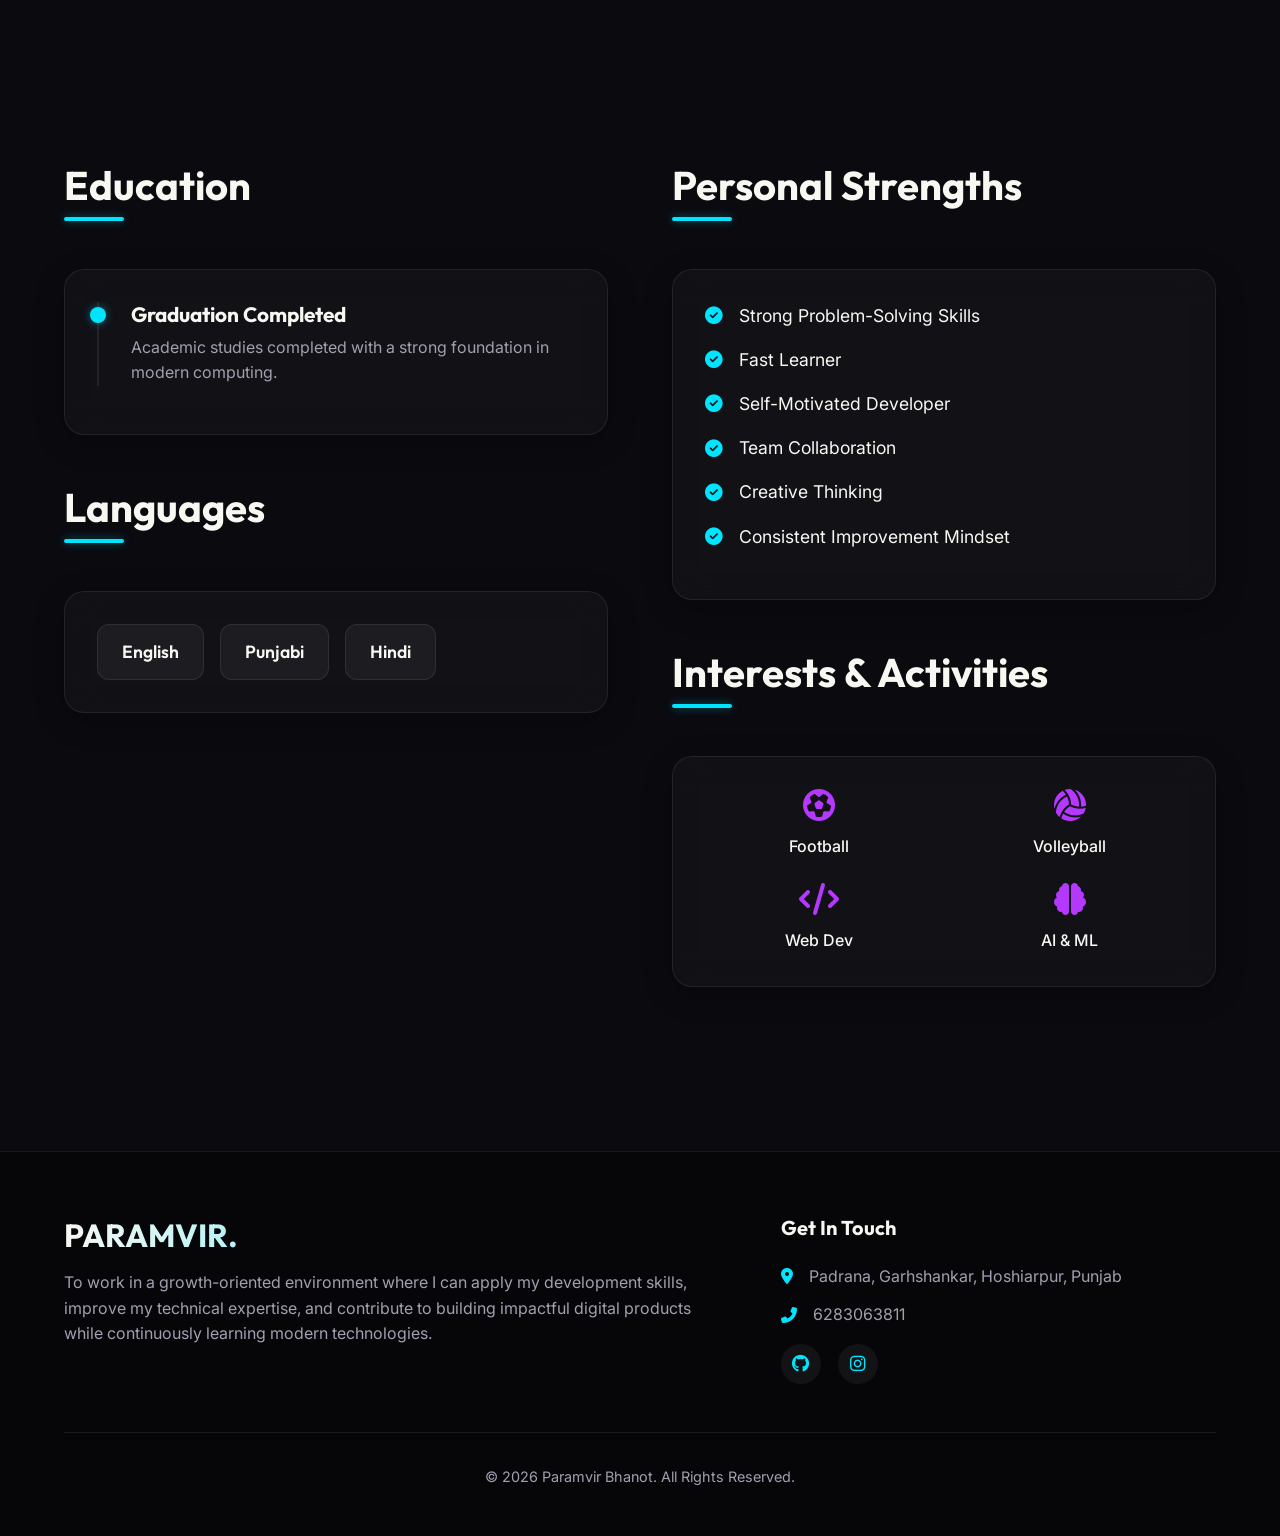
==== commit 02a09641: "fix: enable GitHub Pages deploy, add .nojekyll, push SEO and semantic updates Co-authored-by: Cursor" ====
--- a/index.html
+++ b/index.html
@@ -3,7 +3,37 @@
 <head>
     <meta charset="UTF-8">
     <meta name="viewport" content="width=device-width, initial-scale=1.0">
-    <title>Paramvir Bhanot | Full Stack Web Developer</title>
+    <title>Paramvir Bhanot | Full Stack &amp; MERN Stack Web Developer in India</title>
+    <meta name="description" content="Paramvir Bhanot is a Full Stack Web Developer and React.js developer in Punjab, India. MERN stack, JavaScript, responsive websites, and modern portfolio-ready web applications.">
+    <meta name="keywords" content="Full Stack Web Developer, JavaScript Developer, React.js Developer, Responsive Website Developer, Web Developer in India, MERN Stack Developer, Modern Web Developer, Portfolio Website Developer, Frontend Developer, Node.js">
+    <meta name="author" content="Paramvir Bhanot">
+    <meta name="robots" content="index, follow, max-image-preview:large, max-snippet:-1, max-video-preview:-1">
+    <meta name="googlebot" content="index, follow">
+    <meta name="bingbot" content="index, follow">
+    <meta name="theme-color" content="#0a0a0f">
+    <meta name="color-scheme" content="dark">
+    <meta name="geo.region" content="IN-PB">
+    <meta name="geo.placename" content="Punjab, India">
+    <link rel="canonical" href="https://paramvir-bhanot.github.io/protfolio/">
+
+    <meta property="og:type" content="website">
+    <meta property="og:site_name" content="Paramvir Bhanot — Portfolio">
+    <meta property="og:title" content="Paramvir Bhanot | Full Stack &amp; MERN Stack Web Developer">
+    <meta property="og:description" content="Full Stack Web Developer in India specializing in React.js, JavaScript, and the MERN stack. Responsive, performance-focused web development.">
+    <meta property="og:url" content="https://paramvir-bhanot.github.io/protfolio/">
+    <meta property="og:locale" content="en_IN">
+    <meta property="og:image" content="https://github.com/Paramvir-bhanot.png?s=1200">
+    <meta property="og:image:alt" content="Paramvir Bhanot — Full Stack Web Developer">
+
+    <meta name="twitter:card" content="summary_large_image">
+    <meta name="twitter:title" content="Paramvir Bhanot | Full Stack Web Developer">
+    <meta name="twitter:description" content="React.js &amp; MERN stack developer building responsive, modern web applications in India.">
+    <meta name="twitter:image" content="https://github.com/Paramvir-bhanot.png?s=1200">
+    <meta name="twitter:image:alt" content="Paramvir Bhanot — Full Stack Web Developer">
+
+    <link rel="icon" type="image/png" sizes="32x32" href="https://github.com/Paramvir-bhanot.png?size=32">
+    <link rel="apple-touch-icon" href="https://github.com/Paramvir-bhanot.png?s=180">
+
     <!-- Google Fonts -->
     <link rel="preconnect" href="https://fonts.googleapis.com">
     <link rel="preconnect" href="https://fonts.gstatic.com" crossorigin>
@@ -12,17 +42,68 @@
     <link rel="stylesheet" href="https://cdnjs.cloudflare.com/ajax/libs/font-awesome/6.4.0/css/all.min.css">
     <!-- Custom CSS -->
     <link rel="stylesheet" href="style.css">
+
+    <script type="application/ld+json">
+    {
+      "@context": "https://schema.org",
+      "@graph": [
+        {
+          "@type": "WebSite",
+          "@id": "https://paramvir-bhanot.github.io/protfolio/#website",
+          "name": "Paramvir Bhanot — Portfolio",
+          "url": "https://paramvir-bhanot.github.io/protfolio/",
+          "description": "Portfolio of Paramvir Bhanot, Full Stack Web Developer and MERN stack developer in India.",
+          "inLanguage": "en-IN",
+          "publisher": { "@id": "https://paramvir-bhanot.github.io/protfolio/#person" }
+        },
+        {
+          "@type": "ProfilePage",
+          "@id": "https://paramvir-bhanot.github.io/protfolio/#webpage",
+          "url": "https://paramvir-bhanot.github.io/protfolio/",
+          "name": "Paramvir Bhanot | Full Stack Web Developer Portfolio",
+          "description": "Professional portfolio showcasing React.js, JavaScript, and MERN stack projects.",
+          "isPartOf": { "@id": "https://paramvir-bhanot.github.io/protfolio/#website" },
+          "mainEntity": { "@id": "https://paramvir-bhanot.github.io/protfolio/#person" }
+        },
+        {
+          "@type": "Person",
+          "@id": "https://paramvir-bhanot.github.io/protfolio/#person",
+          "name": "Paramvir Bhanot",
+          "url": "https://paramvir-bhanot.github.io/protfolio/",
+          "image": "https://github.com/Paramvir-bhanot.png?s=800",
+          "jobTitle": "Full Stack Web Developer",
+          "description": "Full Stack Web Developer, React.js developer, and MERN stack developer building responsive websites and modern web applications.",
+          "knowsAbout": ["JavaScript", "React.js", "Node.js", "MongoDB", "REST APIs", "Responsive Web Design", "MERN Stack", "HTML5", "CSS3"],
+          "nationality": { "@type": "Country", "name": "India" },
+          "address": {
+            "@type": "PostalAddress",
+            "addressLocality": "Padrana, Garhshankar",
+            "addressRegion": "Punjab",
+            "addressCountry": "IN"
+          },
+          "sameAs": [
+            "https://github.com/Paramvir-bhanot",
+            "https://instagram.com/param_r_a_n_a_"
+          ]
+        }
+      ]
+    }
+    </script>
 </head>
 <body>
-    <div class="blob blob-1"></div>
-    <div class="blob blob-2"></div>
-    
+    <a class="skip-link" href="#main-content">Skip to main content</a>
+
+    <div class="decorative-bg" aria-hidden="true">
+        <div class="blob blob-1"></div>
+        <div class="blob blob-2"></div>
+    </div>
+
     <header class="header">
-        <nav class="navbar">
-            <a href="#" class="logo">PARAMVIR.</a>
-            <div class="menu-icon" id="menu-icon">
-                <i class="fas fa-bars"></i>
-            </div>
+        <nav class="navbar" aria-label="Primary navigation">
+            <a href="#hero" class="logo" aria-label="Paramvir Bhanot — home">PARAMVIR.</a>
+            <button type="button" class="menu-icon" id="menu-icon" aria-controls="nav-links" aria-expanded="false" aria-label="Toggle navigation menu">
+                <i class="fas fa-bars" aria-hidden="true"></i>
+            </button>
             <ul class="nav-links" id="nav-links">
                 <li><a href="#about" class="active">About</a></li>
                 <li><a href="#skills">Skills</a></li>
@@ -33,31 +114,30 @@
         </nav>
     </header>
 
-    <main>
+    <main id="main-content">
         <!-- Hero Section -->
-        <section id="hero" class="hero section">
+        <section id="hero" class="hero section" aria-labelledby="hero-heading">
             <div class="container hero-container">
                 <div class="hero-content fade-in">
                     <p class="greeting">Hi there, I'm</p>
-                    <h1 class="name">Paramvir Bhanot</h1>
-                    <h2 class="role">
+                    <h1 class="name" id="hero-heading">Paramvir Bhanot</h1>
+                    <p class="role">
                         <span class="typing-text">Full Stack Web Developer</span>
-                    </h2>
+                    </p>
                     <p class="summary">Creative and performance-driven developer building scalable digital products with clean UI/UX and responsive design principles.</p>
                     <div class="hero-actions">
                         <a href="#projects" class="btn btn-primary">View My Work</a>
                         <a href="#contact" class="btn btn-outline">Contact Me</a>
                     </div>
                     <div class="social-links mt-4">
-                        <a href="https://github.com/Paramvir-bhanot" target="_blank" aria-label="GitHub"><i class="fab fa-github"></i></a>
-                        <a href="https://instagram.com/param_r_a_n_a_" target="_blank" aria-label="Instagram"><i class="fab fa-instagram"></i></a>
+                        <a href="https://github.com/Paramvir-bhanot" target="_blank" rel="noopener noreferrer" aria-label="GitHub"><i class="fab fa-github" aria-hidden="true"></i></a>
+                        <a href="https://instagram.com/param_r_a_n_a_" target="_blank" rel="noopener noreferrer" aria-label="Instagram"><i class="fab fa-instagram" aria-hidden="true"></i></a>
                     </div>
                 </div>
                 <div class="hero-image slide-in-right">
                     <div class="image-wrapper">
-                        <!-- Abstract Tech Shape as Placeholder for Profile Picture -->
-                        <div class="profile-placeholder">
-                            <span>PB</span>
+                        <div class="profile-placeholder" role="img" aria-label="Paramvir Bhanot monogram initials P B">
+                            <span aria-hidden="true">PB</span>
                         </div>
                     </div>
                 </div>
@@ -65,38 +145,38 @@
         </section>
 
         <!-- About Section -->
-        <section id="about" class="about section">
+        <section id="about" class="about section" aria-labelledby="about-heading">
             <div class="container">
                 <div class="section-header fade-in">
-                    <h2>Professional Profile</h2>
-                    <div class="divider"></div>
+                    <h2 id="about-heading">Professional Profile</h2>
+                    <div class="divider" aria-hidden="true"></div>
                 </div>
                 <div class="about-content fade-in">
-                    <div class="about-text glass-card">
+                    <article class="about-text glass-card">
                         <p>Creative and performance-driven Full Stack Web Developer with practical experience in designing, developing, and deploying modern web applications. Strong command over JavaScript ecosystem, frontend technologies, backend development, and database management.</p>
                         <p>Passionate about building scalable digital products with clean UI/UX and responsive design principles. Continuously exploring AI & Machine Learning technologies while improving real-world development skills through live projects and hands-on learning.</p>
                         <p>Known for fast learning ability, problem-solving mindset, and dedication toward creating professional-quality web platforms.</p>
                         <div class="contact-info-grid mt-4">
                             <div class="info-item">
-                                <i class="fas fa-map-marker-alt"></i>
+                                <i class="fas fa-map-marker-alt" aria-hidden="true"></i>
                                 <span>Padrana, Garhshankar, Punjab</span>
                             </div>
                             <div class="info-item">
-                                <i class="fas fa-phone-alt"></i>
-                                <span>6283063811</span>
-                            </div>
-                        </div>
-                    </div>
+                                <i class="fas fa-phone-alt" aria-hidden="true"></i>
+                                <a href="tel:+916283063811">6283063811</a>
+                            </div>
+                        </div>
+                    </article>
                 </div>
             </div>
         </section>
 
         <!-- Skills Section -->
-        <section id="skills" class="skills section">
+        <section id="skills" class="skills section" aria-labelledby="skills-heading">
             <div class="container">
                 <div class="section-header fade-in">
-                    <h2>Technical Skills</h2>
-                    <div class="divider"></div>
+                    <h2 id="skills-heading">Technical Skills</h2>
+                    <div class="divider" aria-hidden="true"></div>
                 </div>
                 <div class="skills-grid">
                     <!-- Languages -->
@@ -151,17 +231,17 @@
         </section>
 
         <!-- Projects Section -->
-        <section id="projects" class="projects section">
+        <section id="projects" class="projects section" aria-labelledby="projects-heading">
             <div class="container">
                 <div class="section-header fade-in">
-                    <h2>Featured Projects</h2>
-                    <div class="divider"></div>
+                    <h2 id="projects-heading">Featured Projects</h2>
+                    <div class="divider" aria-hidden="true"></div>
                 </div>
                 <div class="project-cards">
                     <!-- Project 1 -->
-                    <div class="project-card glass-card fade-in">
-                        <div class="project-img-placeholder" style="background: linear-gradient(45deg, #1f1c2c, #928DAB);">
-                            <h3>Nails World</h3>
+                    <article class="project-card glass-card fade-in">
+                        <div class="project-img-placeholder" style="background: linear-gradient(45deg, #1f1c2c, #928DAB);" role="img" aria-label="Nails World project preview gradient">
+                            <span class="project-thumb-title" aria-hidden="true">Nails World</span>
                         </div>
                         <div class="project-content">
                             <h3>Nails World</h3>
@@ -175,15 +255,15 @@
                                 <span>React.js</span><span>Node.js</span><span>CSS</span>
                             </div>
                             <div class="project-links">
-                                <a href="https://nailsworld.in" target="_blank" class="btn btn-sm btn-outline"><i class="fas fa-external-link-alt"></i> Live Site</a>
-                            </div>
-                        </div>
-                    </div>
+                                <a href="https://nailsworld.in" target="_blank" rel="noopener noreferrer" class="btn btn-sm btn-outline"><i class="fas fa-external-link-alt" aria-hidden="true"></i> Live Site</a>
+                            </div>
+                        </div>
+                    </article>
 
                     <!-- Project 2 -->
-                    <div class="project-card glass-card fade-in" style="transition-delay: 0.1s;">
-                        <div class="project-img-placeholder" style="background: linear-gradient(45deg, #1a2a6c, #b21f1f, #fdbb2d);">
-                            <h3>Books Junction</h3>
+                    <article class="project-card glass-card fade-in" style="transition-delay: 0.1s;">
+                        <div class="project-img-placeholder" style="background: linear-gradient(45deg, #1a2a6c, #b21f1f, #fdbb2d);" role="img" aria-label="Books Junction project preview gradient">
+                            <span class="project-thumb-title" aria-hidden="true">Books Junction</span>
                         </div>
                         <div class="project-content">
                             <h3>Books Junction</h3>
@@ -197,34 +277,34 @@
                                 <span>React.js</span><span>Node.js</span><span>MongoDB</span>
                             </div>
                             <div class="project-links">
-                                <a href="https://booksjunction.vercel.app" target="_blank" class="btn btn-sm btn-outline"><i class="fas fa-external-link-alt"></i> Live Site</a>
-                            </div>
-                        </div>
-                    </div>
+                                <a href="https://booksjunction.vercel.app" target="_blank" rel="noopener noreferrer" class="btn btn-sm btn-outline"><i class="fas fa-external-link-alt" aria-hidden="true"></i> Live Site</a>
+                            </div>
+                        </div>
+                    </article>
                 </div>
             </div>
         </section>
 
         <!-- Education & Strengths -->
-        <section id="education" class="education section">
+        <section id="education" class="education section" aria-labelledby="education-heading">
             <div class="container">
                 <div class="split-section">
                     <div class="split-left slide-in-left">
                         <div class="section-header">
-                            <h2>Education</h2>
-                            <div class="divider"></div>
+                            <h2 id="education-heading">Education</h2>
+                            <div class="divider" aria-hidden="true"></div>
                         </div>
                         <div class="timeline glass-card">
                             <div class="timeline-item">
-                                <div class="timeline-dot"></div>
-                                <h4>Graduation Completed</h4>
+                                <div class="timeline-dot" aria-hidden="true"></div>
+                                <h3>Graduation Completed</h3>
                                 <p class="timeline-desc">Academic studies completed with a strong foundation in modern computing.</p>
                             </div>
                         </div>
 
                         <div class="section-header mt-5">
-                            <h2>Languages</h2>
-                            <div class="divider"></div>
+                            <h2 id="languages-heading">Languages</h2>
+                            <div class="divider" aria-hidden="true"></div>
                         </div>
                         <div class="languages-list glass-card">
                             <span class="lang-tag">English</span>
@@ -235,8 +315,8 @@
                     
                     <div class="split-right slide-in-right">
                         <div class="section-header">
-                            <h2>Personal Strengths</h2>
-                            <div class="divider"></div>
+                            <h2 id="strengths-heading">Personal Strengths</h2>
+                            <div class="divider" aria-hidden="true"></div>
                         </div>
                         <ul class="strengths-list glass-card">
                             <li><i class="fas fa-check-circle"></i> Strong Problem-Solving Skills</li>
@@ -248,8 +328,8 @@
                         </ul>
 
                         <div class="section-header mt-5">
-                            <h2>Interests & Activities</h2>
-                            <div class="divider"></div>
+                            <h2 id="interests-heading">Interests &amp; Activities</h2>
+                            <div class="divider" aria-hidden="true"></div>
                         </div>
                         <div class="interests-grid glass-card">
                             <div class="interest-item"><i class="fas fa-futbol"></i> Football</div>
@@ -264,20 +344,20 @@
     </main>
 
     <!-- Footer -->
-    <footer id="contact" class="footer">
+    <footer id="contact" class="footer" aria-labelledby="footer-contact-heading">
         <div class="container footer-container">
             <div class="footer-top">
                 <div class="footer-about">
-                    <h2>PARAMVIR.</h2>
+                    <p class="footer-brand-name">PARAMVIR.</p>
                     <p>To work in a growth-oriented environment where I can apply my development skills, improve my technical expertise, and contribute to building impactful digital products while continuously learning modern technologies.</p>
                 </div>
                 <div class="footer-contact">
-                    <h3>Get In Touch</h3>
-                    <p><i class="fas fa-map-marker-alt"></i> Padrana, Garhshankar, Hoshiarpur, Punjab</p>
-                    <p><i class="fas fa-phone-alt"></i> 6283063811</p>
+                    <h2 id="footer-contact-heading" class="footer-contact-title">Get In Touch</h2>
+                    <p><i class="fas fa-map-marker-alt" aria-hidden="true"></i> Padrana, Garhshankar, Hoshiarpur, Punjab</p>
+                    <p><i class="fas fa-phone-alt" aria-hidden="true"></i> <a href="tel:+916283063811">6283063811</a></p>
                     <div class="footer-socials mt-3">
-                        <a href="https://github.com/Paramvir-bhanot" target="_blank"><i class="fab fa-github"></i></a>
-                        <a href="https://instagram.com/param_r_a_n_a_" target="_blank"><i class="fab fa-instagram"></i></a>
+                        <a href="https://github.com/Paramvir-bhanot" target="_blank" rel="noopener noreferrer" aria-label="GitHub profile"><i class="fab fa-github" aria-hidden="true"></i></a>
+                        <a href="https://instagram.com/param_r_a_n_a_" target="_blank" rel="noopener noreferrer" aria-label="Instagram profile"><i class="fab fa-instagram" aria-hidden="true"></i></a>
                     </div>
                 </div>
             </div>
--- a/style.css
+++ b/style.css
@@ -33,6 +33,43 @@
     position: relative;
 }
 
+.skip-link {
+    position: absolute;
+    left: -9999px;
+    top: auto;
+    z-index: 10000;
+    padding: 0.75rem 1.25rem;
+    background: var(--accent-color);
+    color: #000;
+    font-weight: 600;
+    border-radius: 4px;
+    text-decoration: none;
+}
+
+.skip-link:focus {
+    left: 1rem;
+    top: 1rem;
+}
+
+.visually-hidden {
+    position: absolute;
+    width: 1px;
+    height: 1px;
+    padding: 0;
+    margin: -1px;
+    overflow: hidden;
+    clip: rect(0, 0, 0, 0);
+    white-space: nowrap;
+    border: 0;
+}
+
+.decorative-bg {
+    position: absolute;
+    inset: 0;
+    pointer-events: none;
+    z-index: -1;
+}
+
 /* Background Blobs for Glassmorphism */
 .blob {
     position: absolute;
@@ -198,6 +235,12 @@
     display: none;
     font-size: 1.5rem;
     cursor: pointer;
+    background: none;
+    border: none;
+    padding: 0;
+    color: inherit;
+    font-family: inherit;
+    line-height: 1;
 }
 
 /* Buttons */
@@ -410,6 +453,18 @@
     font-weight: 500;
 }
 
+.info-item a {
+    font-size: 1.1rem;
+    font-weight: 500;
+    color: inherit;
+    text-decoration: none;
+}
+
+.info-item a:hover {
+    color: var(--accent-color);
+    text-decoration: underline;
+}
+
 /* Skills Section */
 .skills-grid {
     display: grid;
@@ -569,7 +624,7 @@
     box-shadow: 0 0 10px var(--accent-glow);
 }
 
-.timeline-item h4 {
+.timeline-item h3 {
     font-size: 1.3rem;
     margin-bottom: 0.5rem;
 }
@@ -644,17 +699,25 @@
     margin-bottom: 3rem;
 }
 
-.footer-about h2 {
+.footer-brand-name {
     font-size: 2rem;
     margin-bottom: 1rem;
+    font-family: var(--font-heading);
+    font-weight: 700;
+    line-height: 1.2;
     background: linear-gradient(90deg, var(--text-primary), var(--accent-color));
     -webkit-background-clip: text;
     -webkit-text-fill-color: transparent;
-}
-
-.footer-contact h3 {
+    background-clip: text;
+}
+
+.footer-contact-title {
     margin-bottom: 1.5rem;
     color: var(--text-primary);
+    font-family: var(--font-heading);
+    font-size: 1.25rem;
+    font-weight: 700;
+    line-height: 1.2;
 }
 
 .footer-contact p {
@@ -662,6 +725,16 @@
     align-items: center;
     gap: 1rem;
     margin-bottom: 0.8rem;
+}
+
+.footer-contact a {
+    color: inherit;
+    text-decoration: none;
+}
+
+.footer-contact a:hover {
+    color: var(--accent-color);
+    text-decoration: underline;
 }
 
 .footer-contact i {
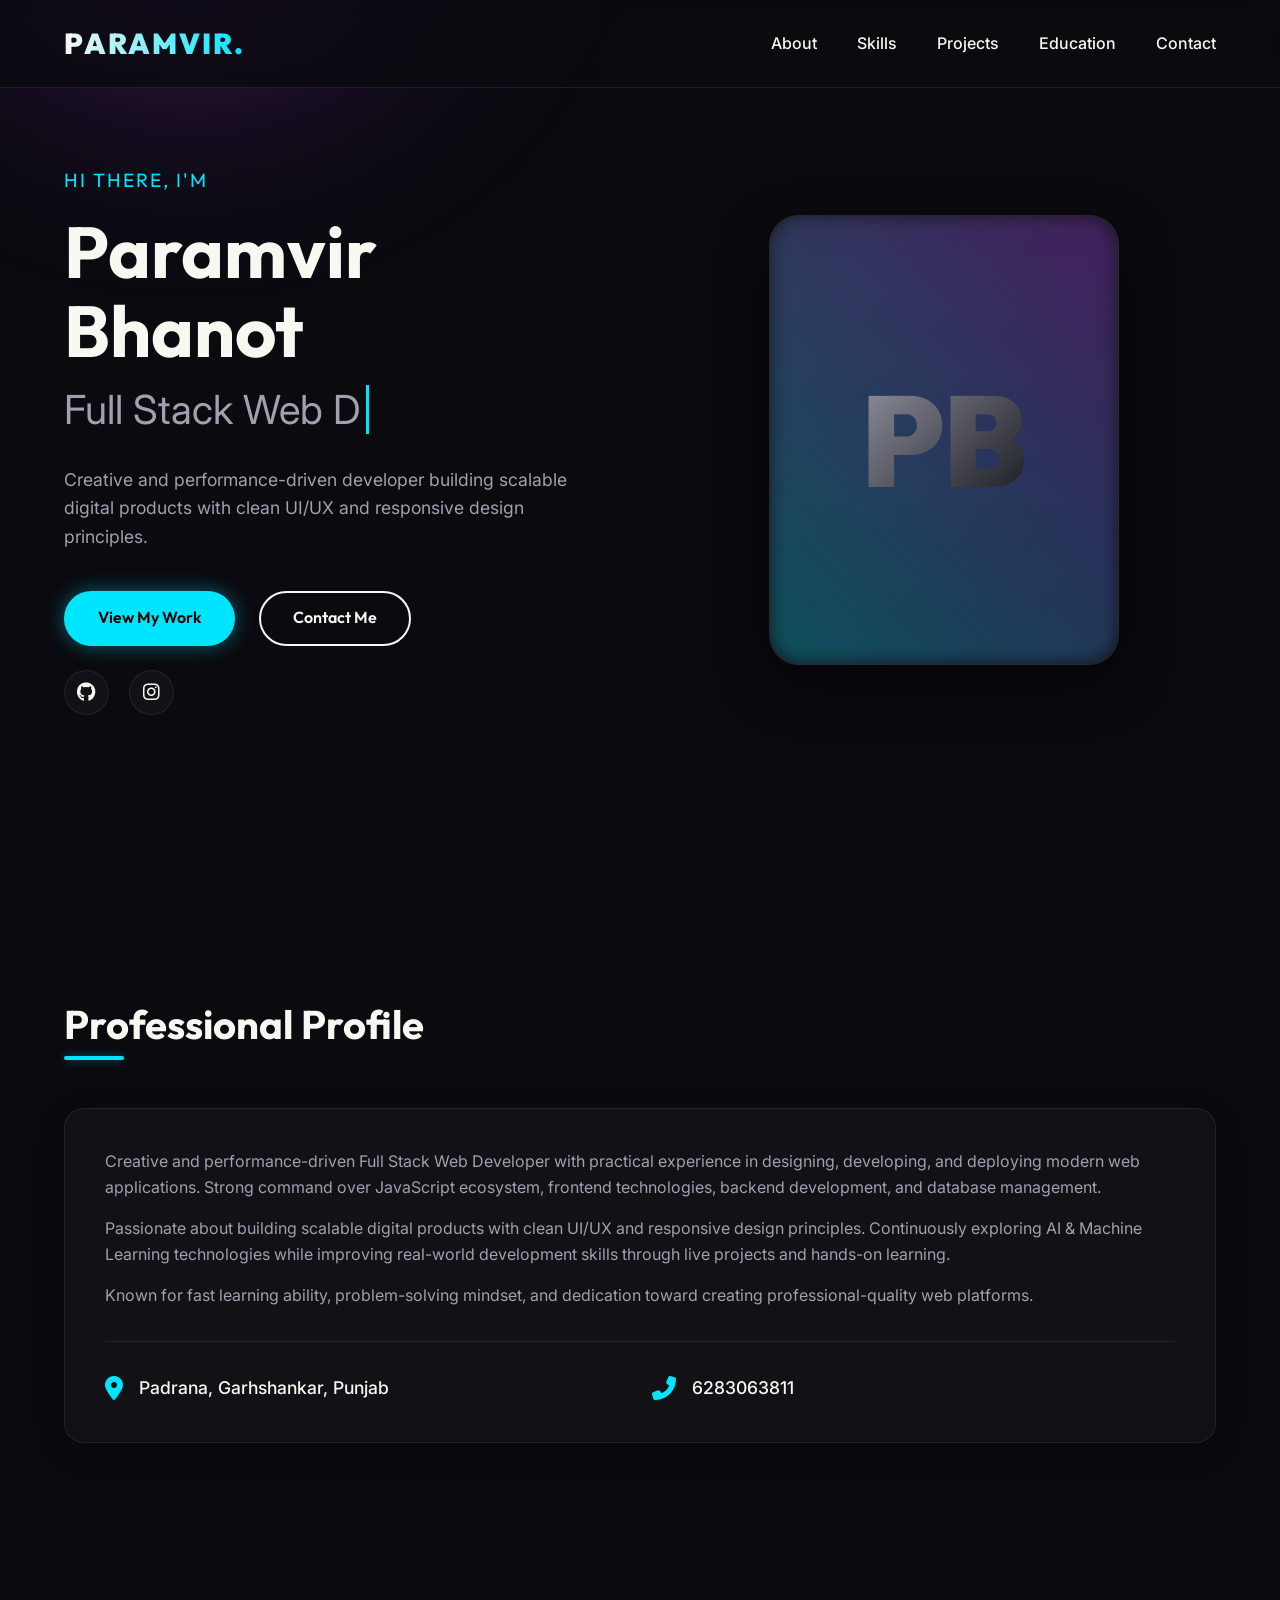
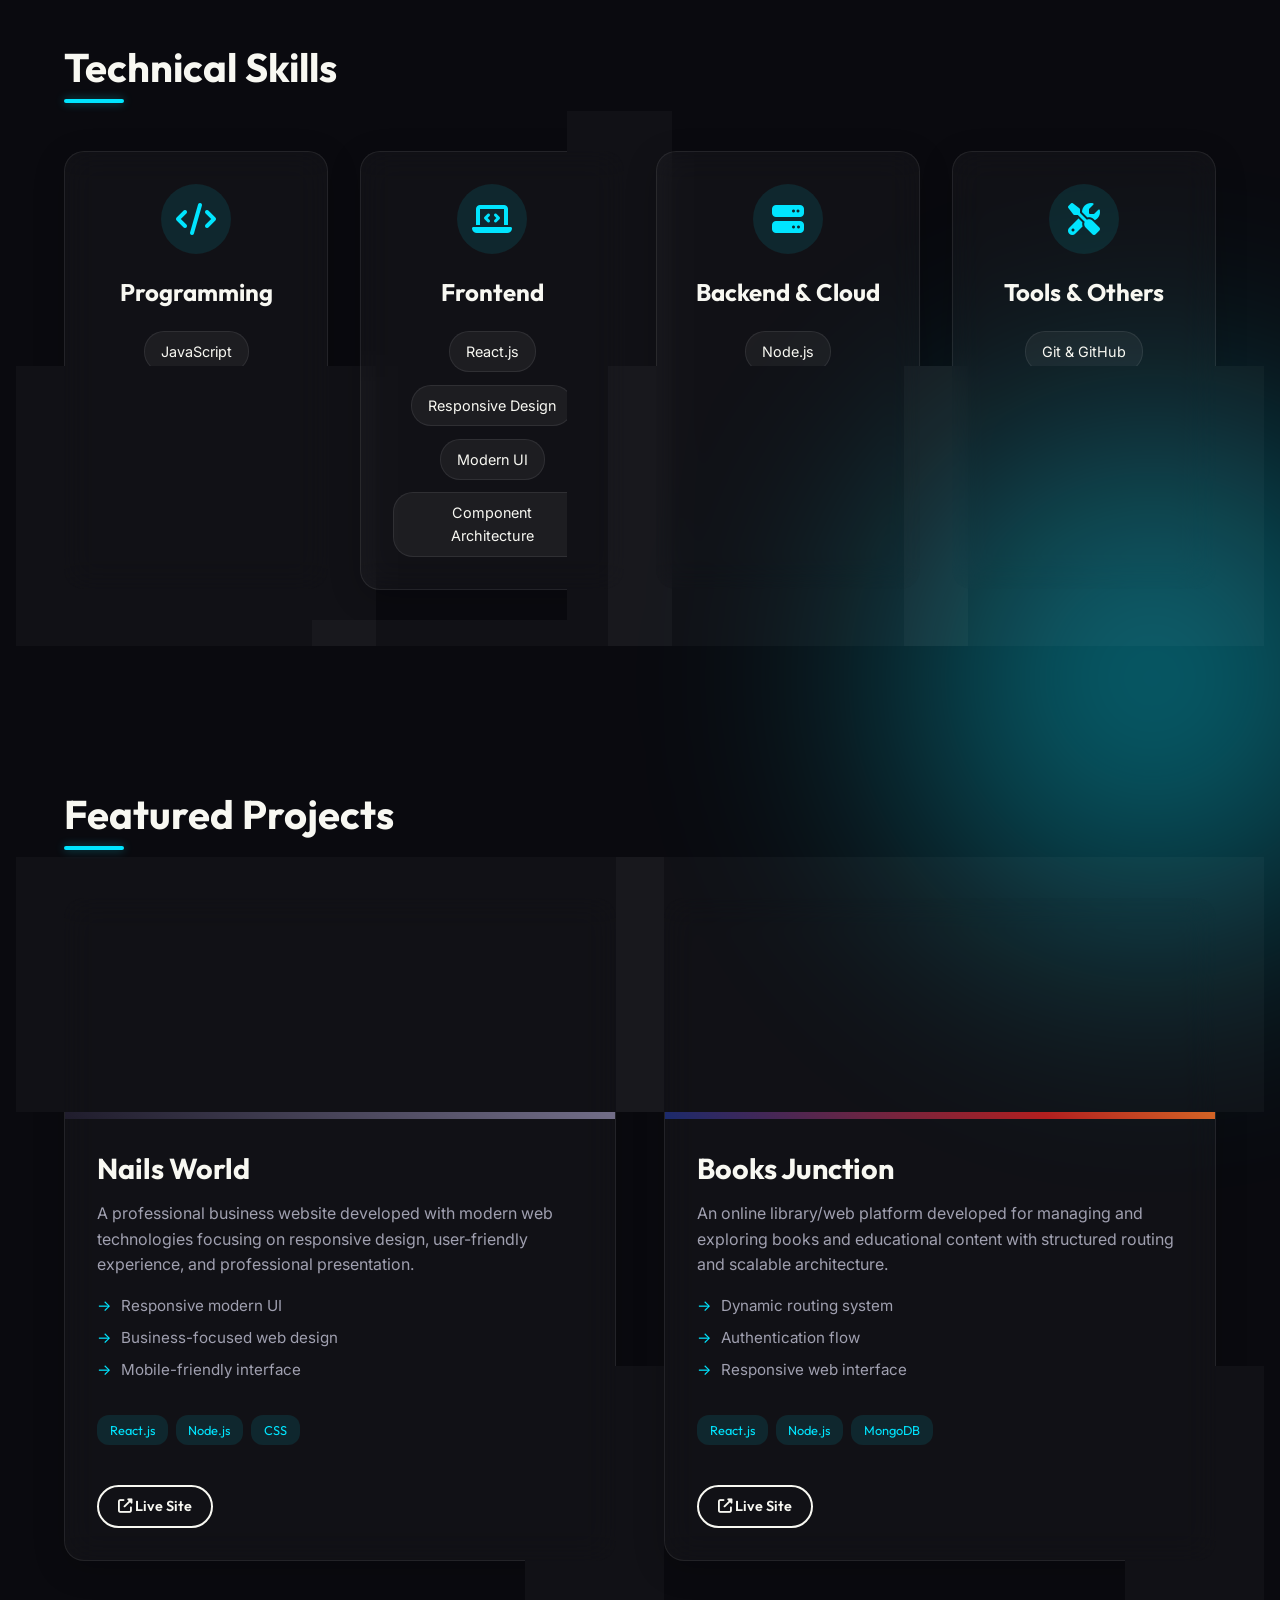
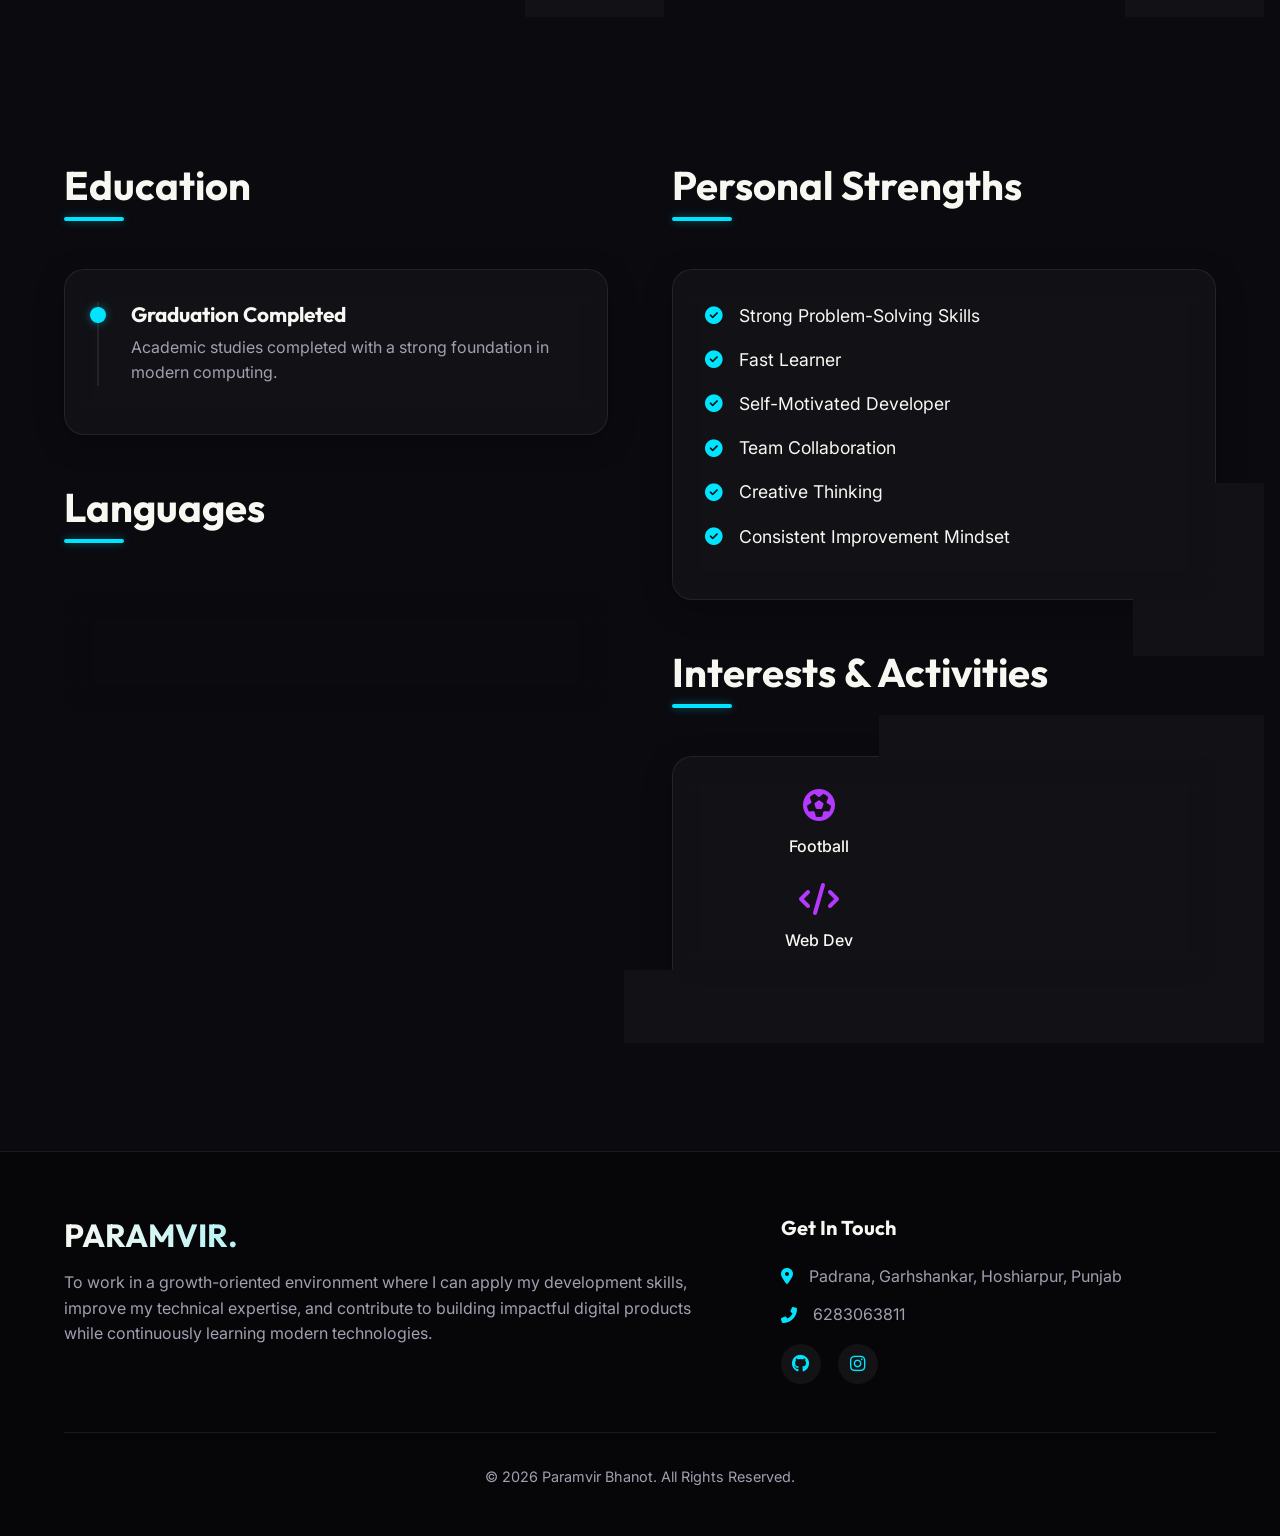
==== commit 4f107e72: "fix" ====
--- a/index.html
+++ b/index.html
@@ -6,7 +6,7 @@
     <title>Paramvir Bhanot | Full Stack &amp; MERN Stack Web Developer in India</title>
     <meta name="description" content="Paramvir Bhanot is a Full Stack Web Developer and React.js developer in Punjab, India. MERN stack, JavaScript, responsive websites, and modern portfolio-ready web applications.">
     <meta name="keywords" content="Full Stack Web Developer, JavaScript Developer, React.js Developer, Responsive Website Developer, Web Developer in India, MERN Stack Developer, Modern Web Developer, Portfolio Website Developer, Frontend Developer, Node.js">
-    <meta name="author" content="Paramvir Bhanot">
+    <meta name="author" content="Paramvir bhanot">
     <meta name="robots" content="index, follow, max-image-preview:large, max-snippet:-1, max-video-preview:-1">
     <meta name="googlebot" content="index, follow">
     <meta name="bingbot" content="index, follow">
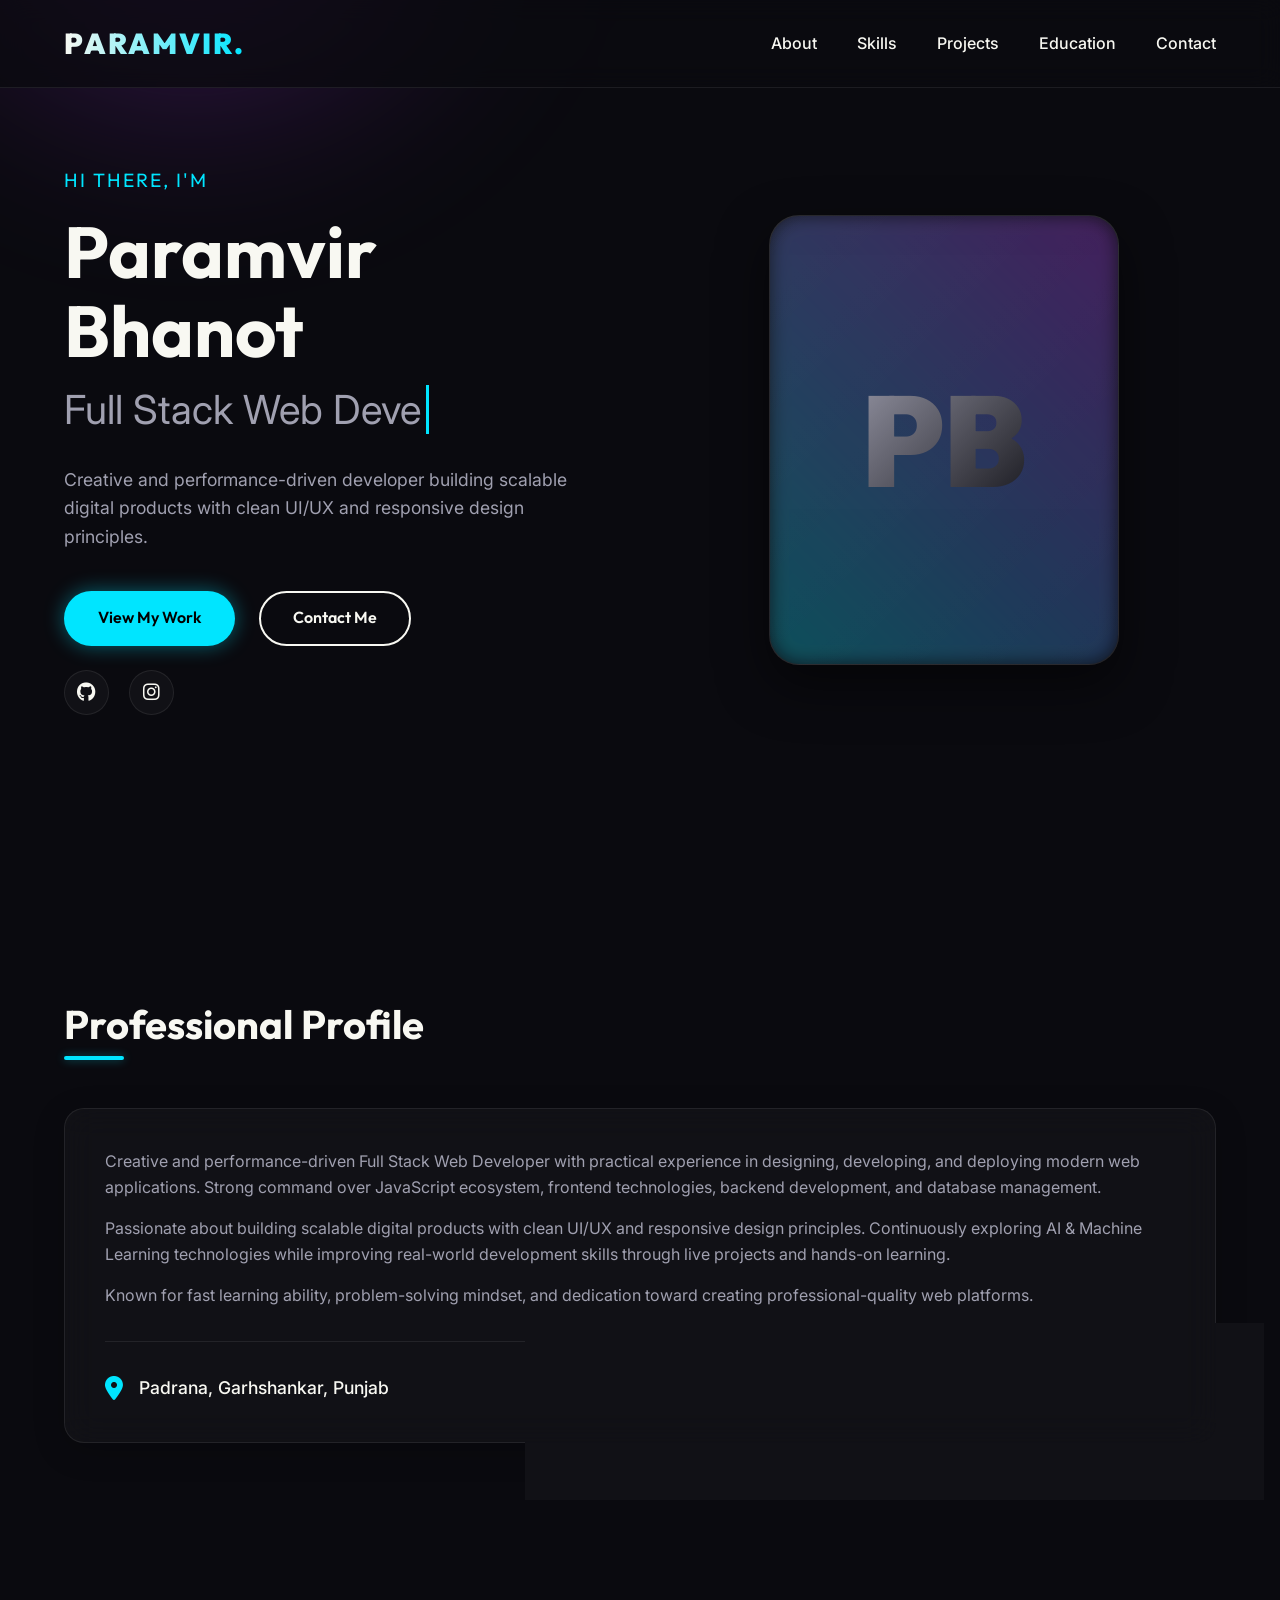
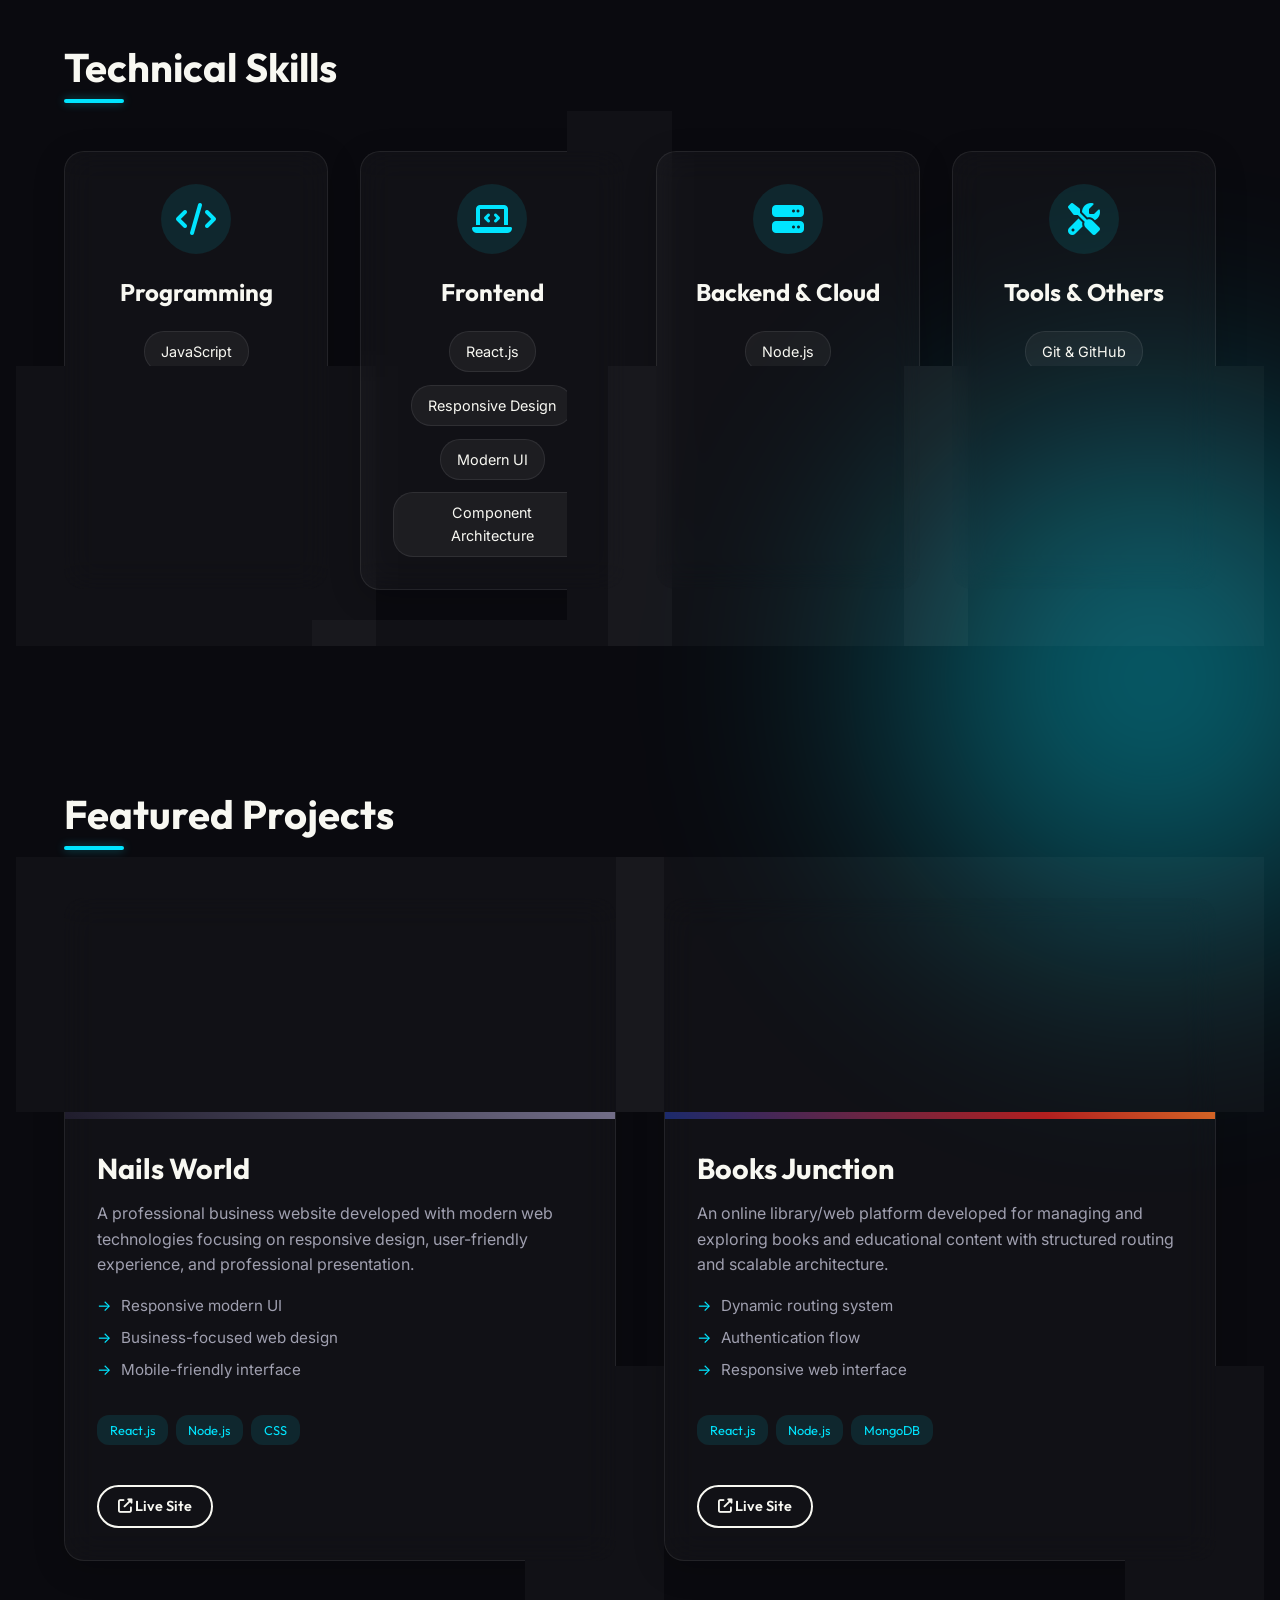
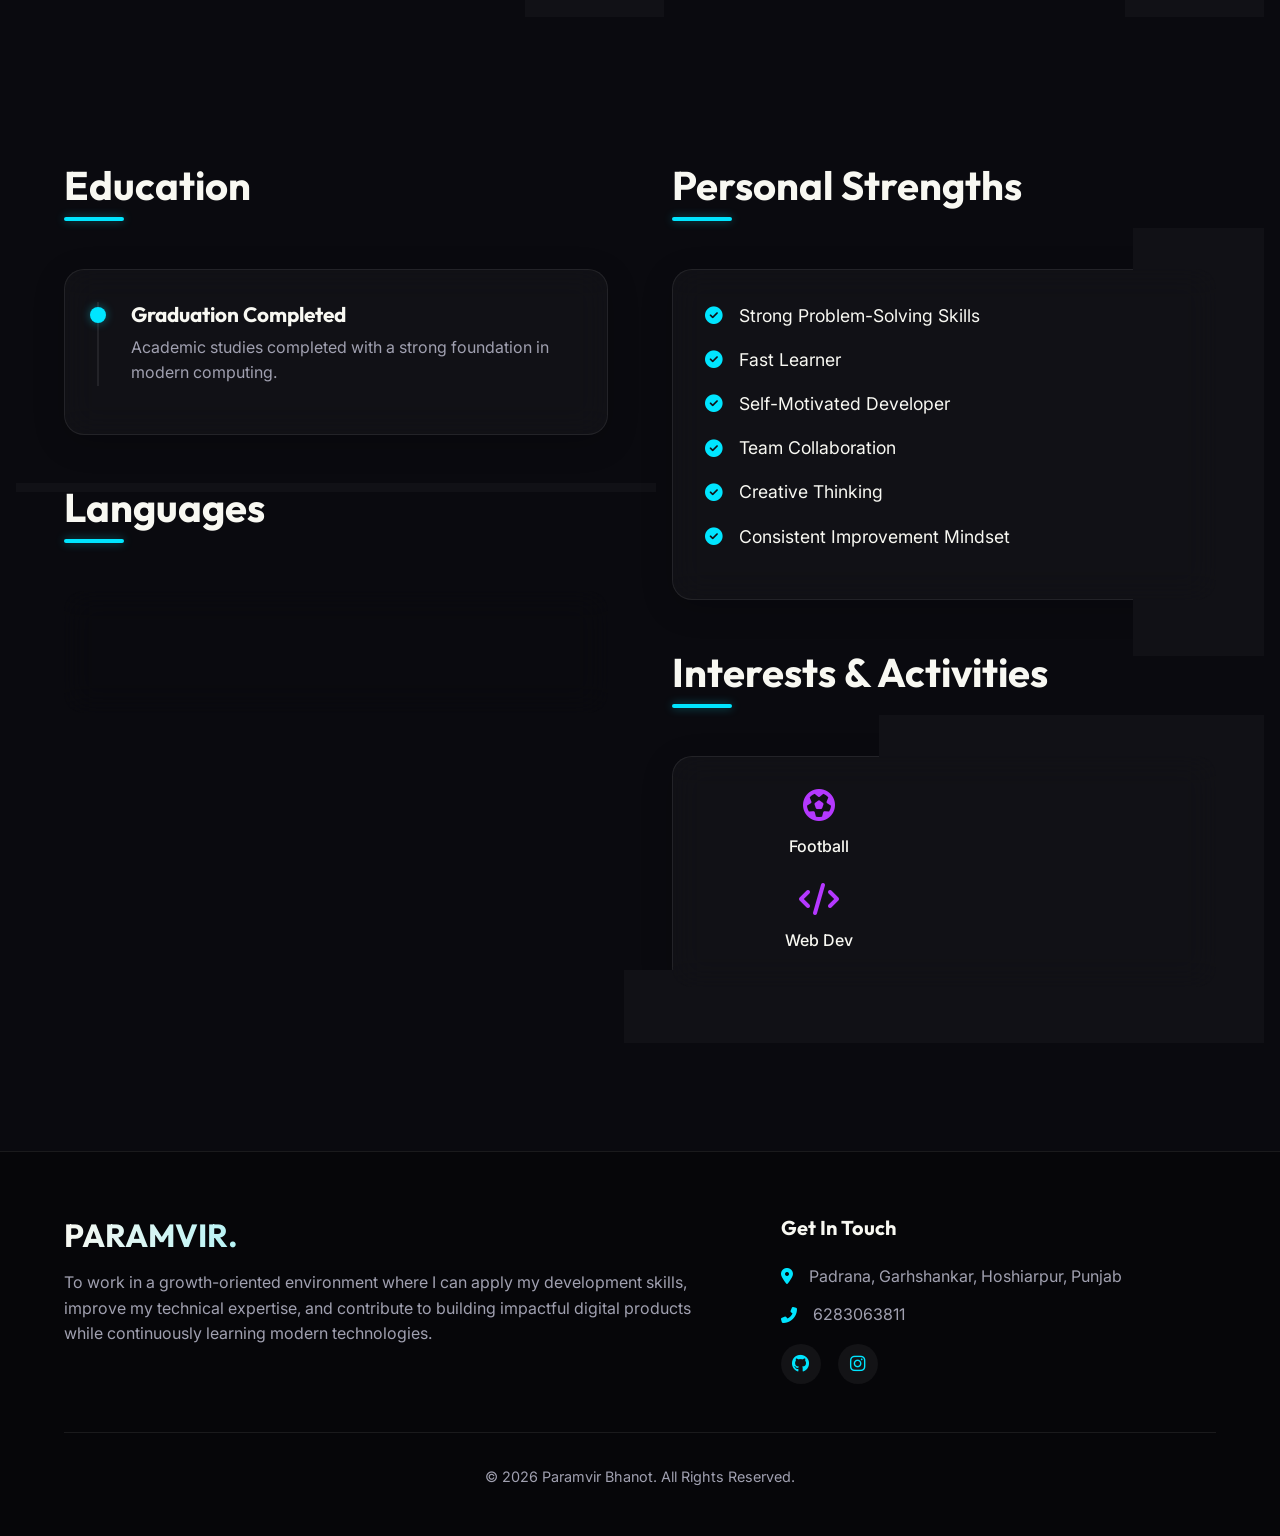
==== commit 3abf6b06: "deploy: ec2a5cef84821840a7f8d9fe5d00819939bdbe31" ====
--- a/index.html
+++ b/index.html
@@ -14,25 +14,25 @@
     <meta name="color-scheme" content="dark">
     <meta name="geo.region" content="IN-PB">
     <meta name="geo.placename" content="Punjab, India">
-    <link rel="canonical" href="https://paramvir-bhanot.github.io/protfolio/">
+    <link rel="canonical" href="https://paramvir-bhanot.github.io/protfolio.github.io/">
 
     <meta property="og:type" content="website">
     <meta property="og:site_name" content="Paramvir Bhanot — Portfolio">
     <meta property="og:title" content="Paramvir Bhanot | Full Stack &amp; MERN Stack Web Developer">
     <meta property="og:description" content="Full Stack Web Developer in India specializing in React.js, JavaScript, and the MERN stack. Responsive, performance-focused web development.">
-    <meta property="og:url" content="https://paramvir-bhanot.github.io/protfolio/">
+    <meta property="og:url" content="https://paramvir-bhanot.github.io/protfolio.github.io/">
     <meta property="og:locale" content="en_IN">
-    <meta property="og:image" content="https://github.com/Paramvir-bhanot.png?s=1200">
+    <meta property="og:image" content="https://github.com/paramvir-bhanot.png?s=1200">
     <meta property="og:image:alt" content="Paramvir Bhanot — Full Stack Web Developer">
 
     <meta name="twitter:card" content="summary_large_image">
     <meta name="twitter:title" content="Paramvir Bhanot | Full Stack Web Developer">
     <meta name="twitter:description" content="React.js &amp; MERN stack developer building responsive, modern web applications in India.">
-    <meta name="twitter:image" content="https://github.com/Paramvir-bhanot.png?s=1200">
+    <meta name="twitter:image" content="https://github.com/paramvir-bhanot.png?s=1200">
     <meta name="twitter:image:alt" content="Paramvir Bhanot — Full Stack Web Developer">
 
-    <link rel="icon" type="image/png" sizes="32x32" href="https://github.com/Paramvir-bhanot.png?size=32">
-    <link rel="apple-touch-icon" href="https://github.com/Paramvir-bhanot.png?s=180">
+    <link rel="icon" type="image/png" sizes="32x32" href="https://github.com/paramvir-bhanot.png?size=32">
+    <link rel="apple-touch-icon" href="https://github.com/paramvir-bhanot.png?s=180">
 
     <!-- Google Fonts -->
     <link rel="preconnect" href="https://fonts.googleapis.com">
@@ -49,28 +49,28 @@
       "@graph": [
         {
           "@type": "WebSite",
-          "@id": "https://paramvir-bhanot.github.io/protfolio/#website",
+          "@id": "https://paramvir-bhanot.github.io/protfolio.github.io/#website",
           "name": "Paramvir Bhanot — Portfolio",
-          "url": "https://paramvir-bhanot.github.io/protfolio/",
+          "url": "https://paramvir-bhanot.github.io/protfolio.github.io/",
           "description": "Portfolio of Paramvir Bhanot, Full Stack Web Developer and MERN stack developer in India.",
           "inLanguage": "en-IN",
-          "publisher": { "@id": "https://paramvir-bhanot.github.io/protfolio/#person" }
+          "publisher": { "@id": "https://paramvir-bhanot.github.io/protfolio.github.io/#person" }
         },
         {
           "@type": "ProfilePage",
-          "@id": "https://paramvir-bhanot.github.io/protfolio/#webpage",
-          "url": "https://paramvir-bhanot.github.io/protfolio/",
+          "@id": "https://paramvir-bhanot.github.io/protfolio.github.io/#webpage",
+          "url": "https://paramvir-bhanot.github.io/protfolio.github.io/",
           "name": "Paramvir Bhanot | Full Stack Web Developer Portfolio",
           "description": "Professional portfolio showcasing React.js, JavaScript, and MERN stack projects.",
-          "isPartOf": { "@id": "https://paramvir-bhanot.github.io/protfolio/#website" },
-          "mainEntity": { "@id": "https://paramvir-bhanot.github.io/protfolio/#person" }
+          "isPartOf": { "@id": "https://paramvir-bhanot.github.io/protfolio.github.io/#website" },
+          "mainEntity": { "@id": "https://paramvir-bhanot.github.io/protfolio.github.io/#person" }
         },
         {
           "@type": "Person",
-          "@id": "https://paramvir-bhanot.github.io/protfolio/#person",
+          "@id": "https://paramvir-bhanot.github.io/protfolio.github.io/#person",
           "name": "Paramvir Bhanot",
-          "url": "https://paramvir-bhanot.github.io/protfolio/",
-          "image": "https://github.com/Paramvir-bhanot.png?s=800",
+          "url": "https://paramvir-bhanot.github.io/protfolio.github.io/",
+          "image": "https://github.com/paramvir-bhanot.png?s=800",
           "jobTitle": "Full Stack Web Developer",
           "description": "Full Stack Web Developer, React.js developer, and MERN stack developer building responsive websites and modern web applications.",
           "knowsAbout": ["JavaScript", "React.js", "Node.js", "MongoDB", "REST APIs", "Responsive Web Design", "MERN Stack", "HTML5", "CSS3"],
@@ -82,7 +82,7 @@
             "addressCountry": "IN"
           },
           "sameAs": [
-            "https://github.com/Paramvir-bhanot",
+            "https://github.com/paramvir-bhanot",
             "https://instagram.com/param_r_a_n_a_"
           ]
         }
@@ -130,7 +130,7 @@
                         <a href="#contact" class="btn btn-outline">Contact Me</a>
                     </div>
                     <div class="social-links mt-4">
-                        <a href="https://github.com/Paramvir-bhanot" target="_blank" rel="noopener noreferrer" aria-label="GitHub"><i class="fab fa-github" aria-hidden="true"></i></a>
+                        <a href="https://github.com/paramvir-bhanot" target="_blank" rel="noopener noreferrer" aria-label="GitHub"><i class="fab fa-github" aria-hidden="true"></i></a>
                         <a href="https://instagram.com/param_r_a_n_a_" target="_blank" rel="noopener noreferrer" aria-label="Instagram"><i class="fab fa-instagram" aria-hidden="true"></i></a>
                     </div>
                 </div>
@@ -356,7 +356,7 @@
                     <p><i class="fas fa-map-marker-alt" aria-hidden="true"></i> Padrana, Garhshankar, Hoshiarpur, Punjab</p>
                     <p><i class="fas fa-phone-alt" aria-hidden="true"></i> <a href="tel:+916283063811">6283063811</a></p>
                     <div class="footer-socials mt-3">
-                        <a href="https://github.com/Paramvir-bhanot" target="_blank" rel="noopener noreferrer" aria-label="GitHub profile"><i class="fab fa-github" aria-hidden="true"></i></a>
+                        <a href="https://github.com/paramvir-bhanot" target="_blank" rel="noopener noreferrer" aria-label="GitHub profile"><i class="fab fa-github" aria-hidden="true"></i></a>
                         <a href="https://instagram.com/param_r_a_n_a_" target="_blank" rel="noopener noreferrer" aria-label="Instagram profile"><i class="fab fa-instagram" aria-hidden="true"></i></a>
                     </div>
                 </div>
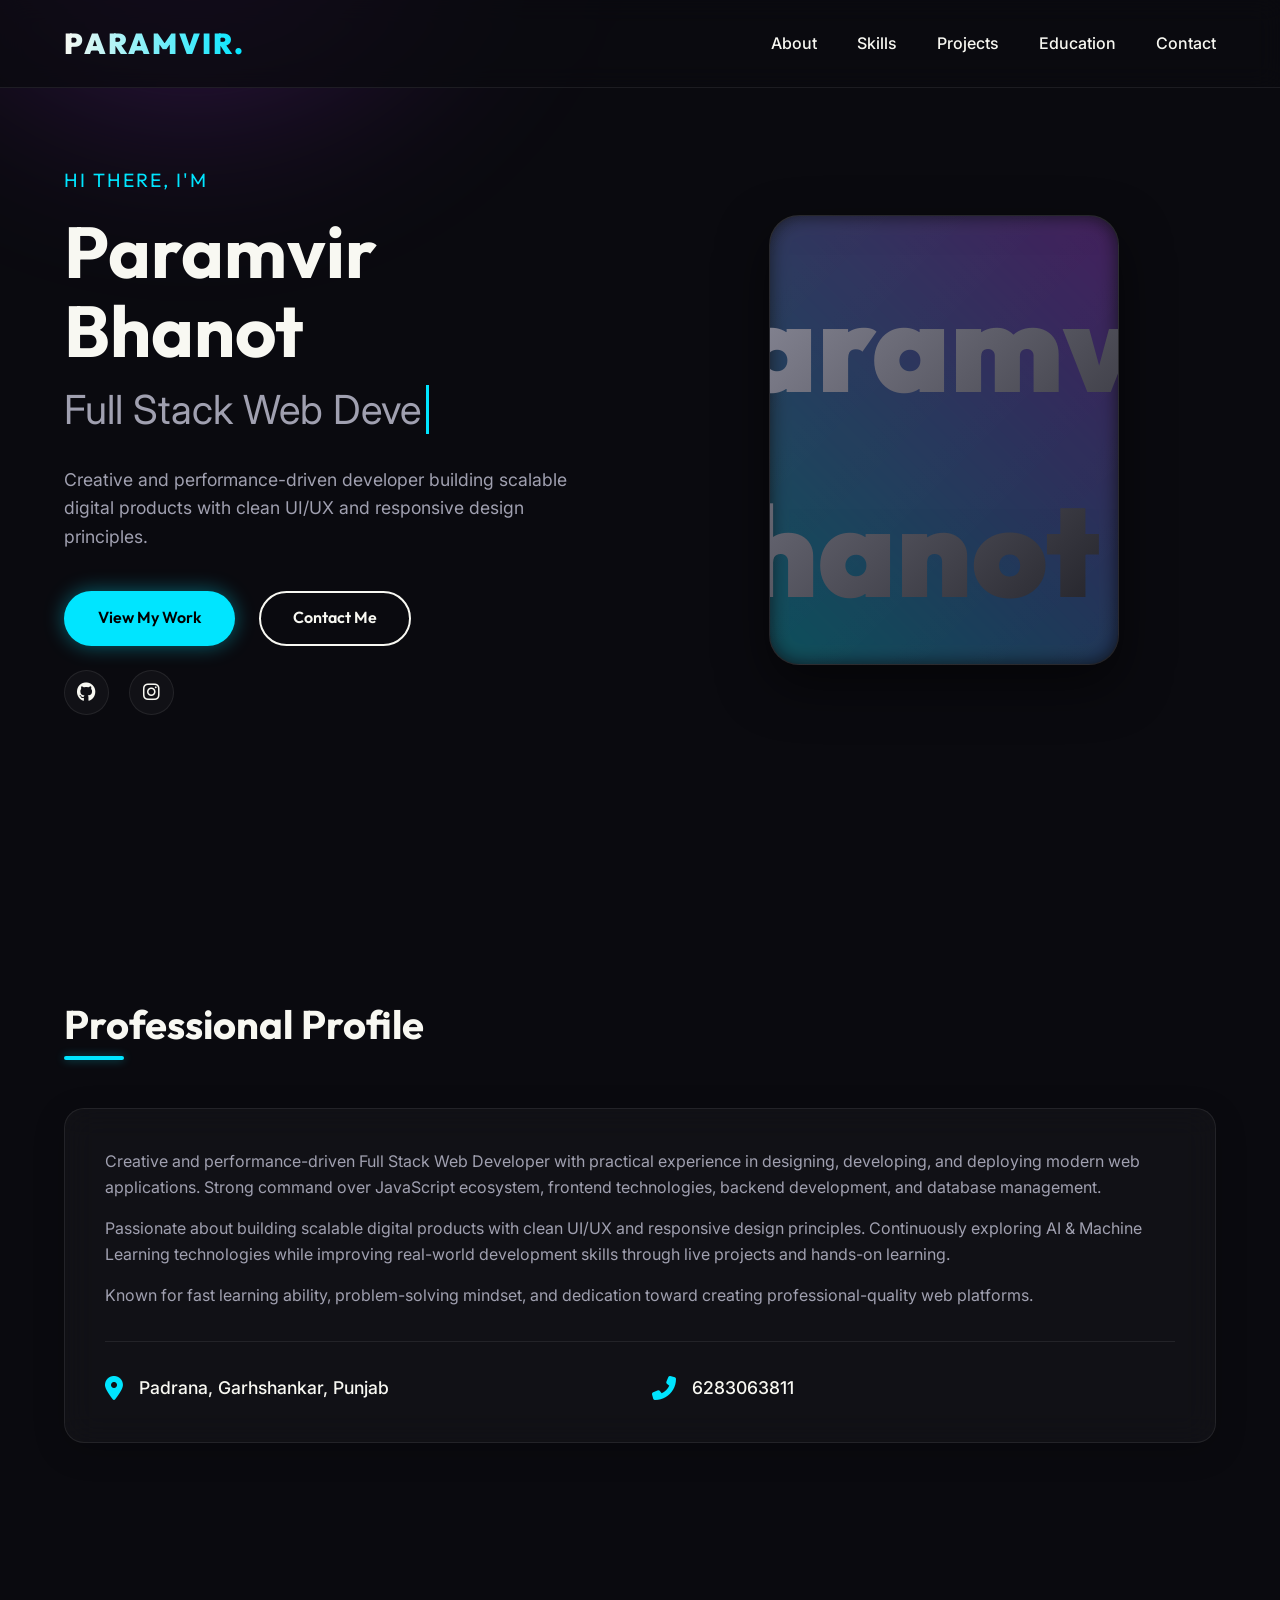
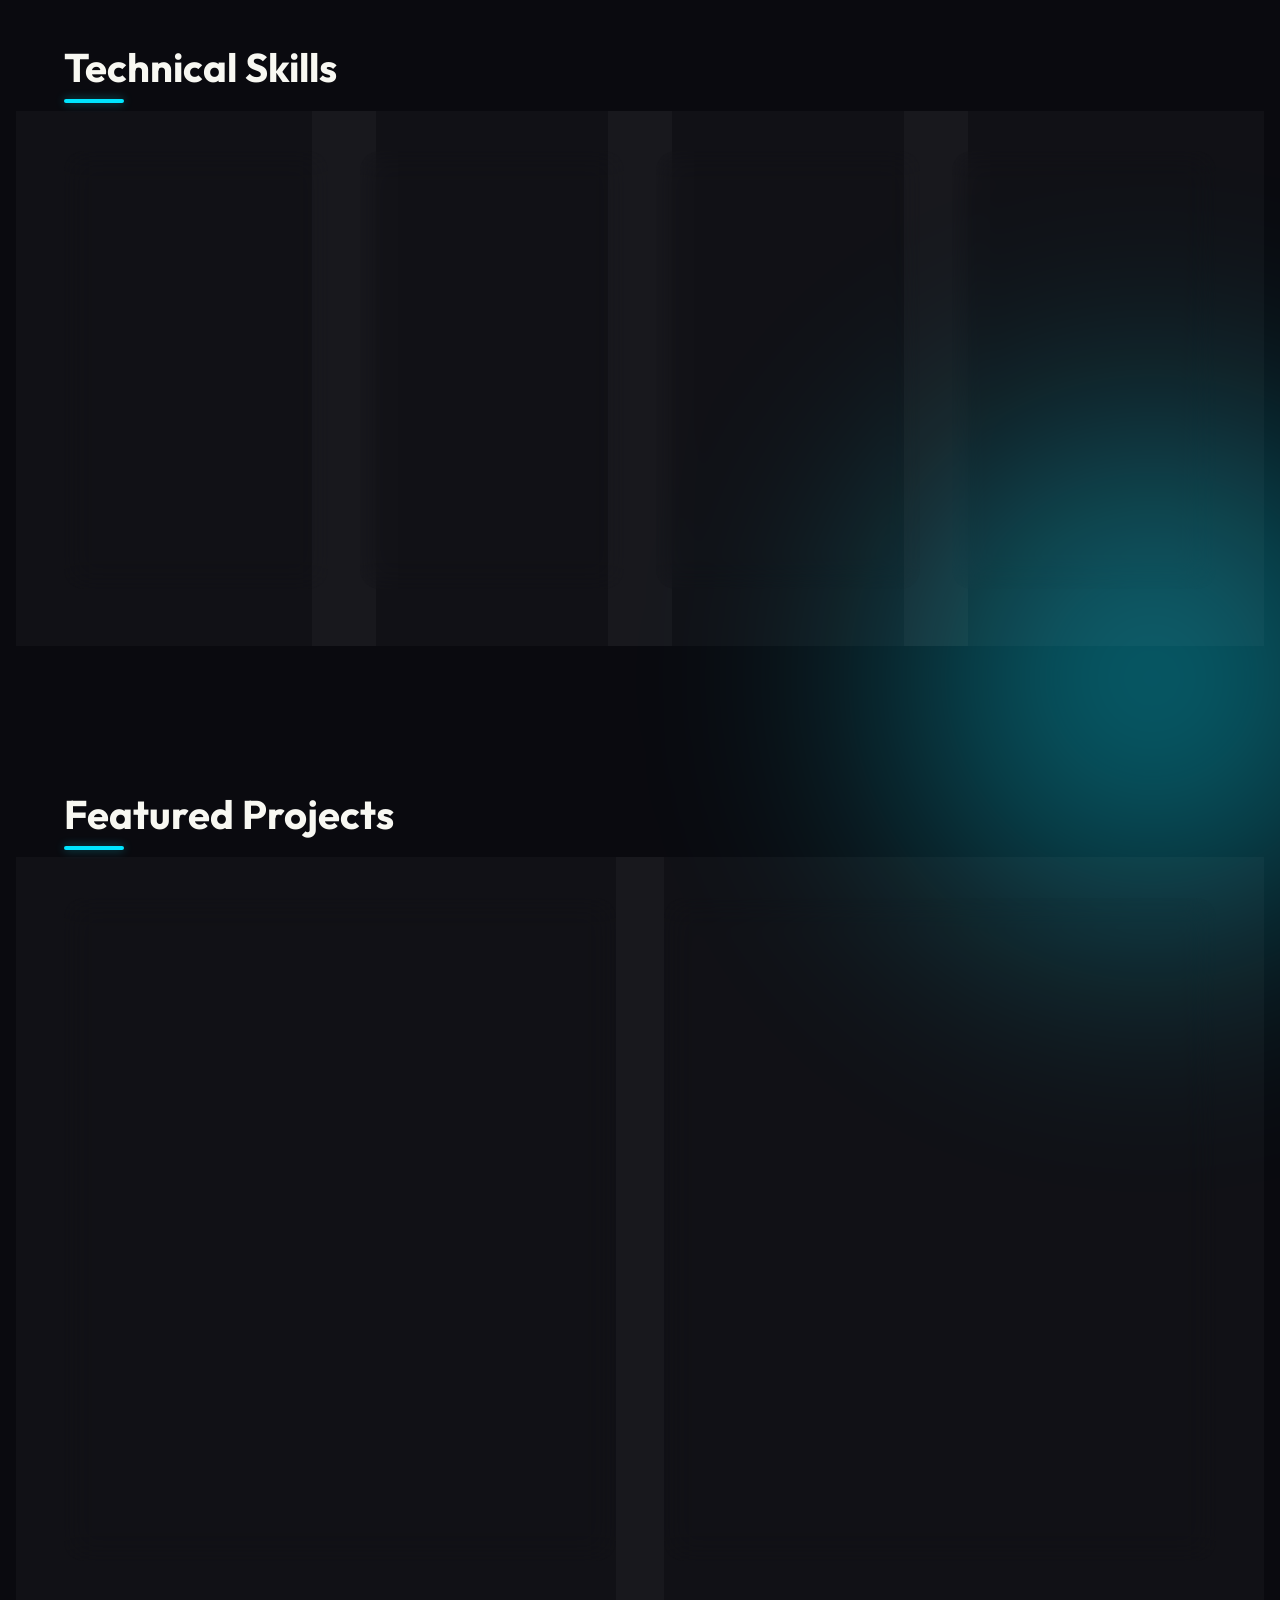
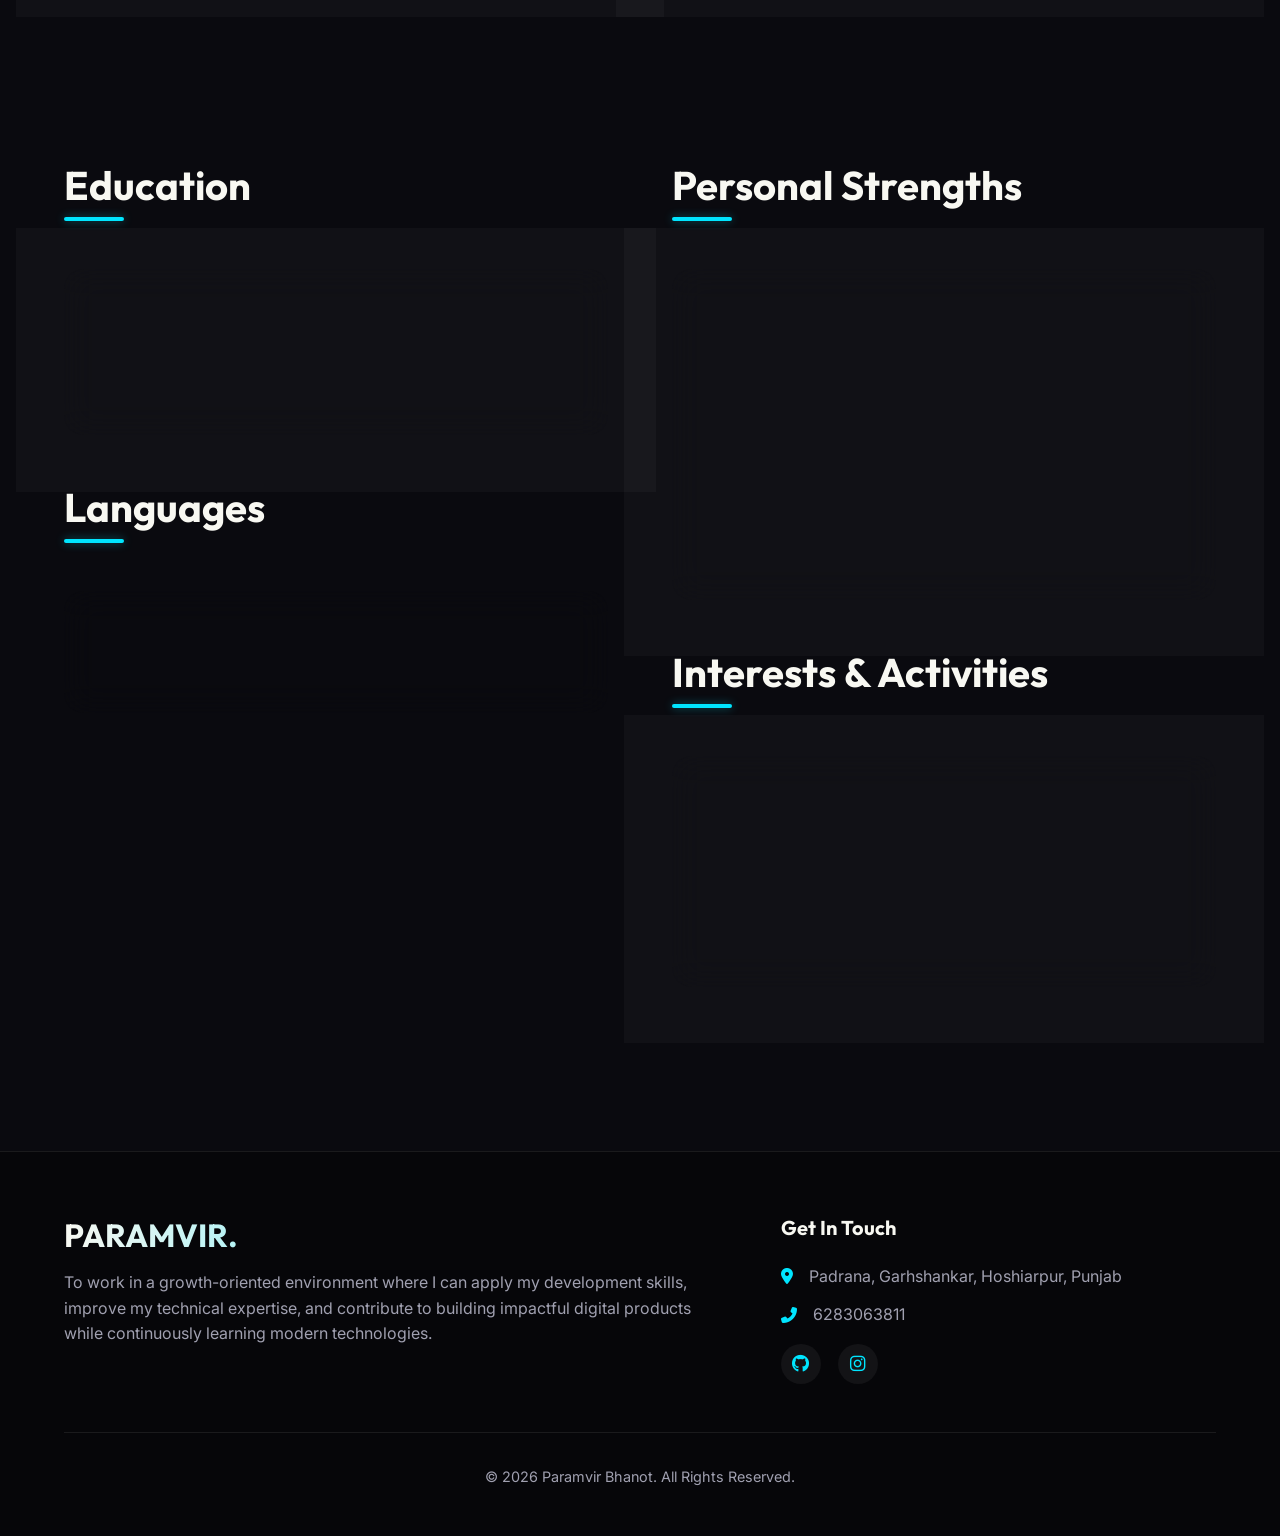
==== commit 3f01bcb0: "photo done" ====
--- a/index.html
+++ b/index.html
@@ -137,7 +137,7 @@
                 <div class="hero-image slide-in-right">
                     <div class="image-wrapper">
                         <div class="profile-placeholder" role="img" aria-label="Paramvir Bhanot monogram initials P B">
-                            <span aria-hidden="true">PB</span>
+                            <img src="https://res.cloudinary.com/dnyq2oo4s/image/upload/v1778757010/github_cxnpsy.jpg" alt="Paramvir Bhanot">
                         </div>
                     </div>
                 </div>
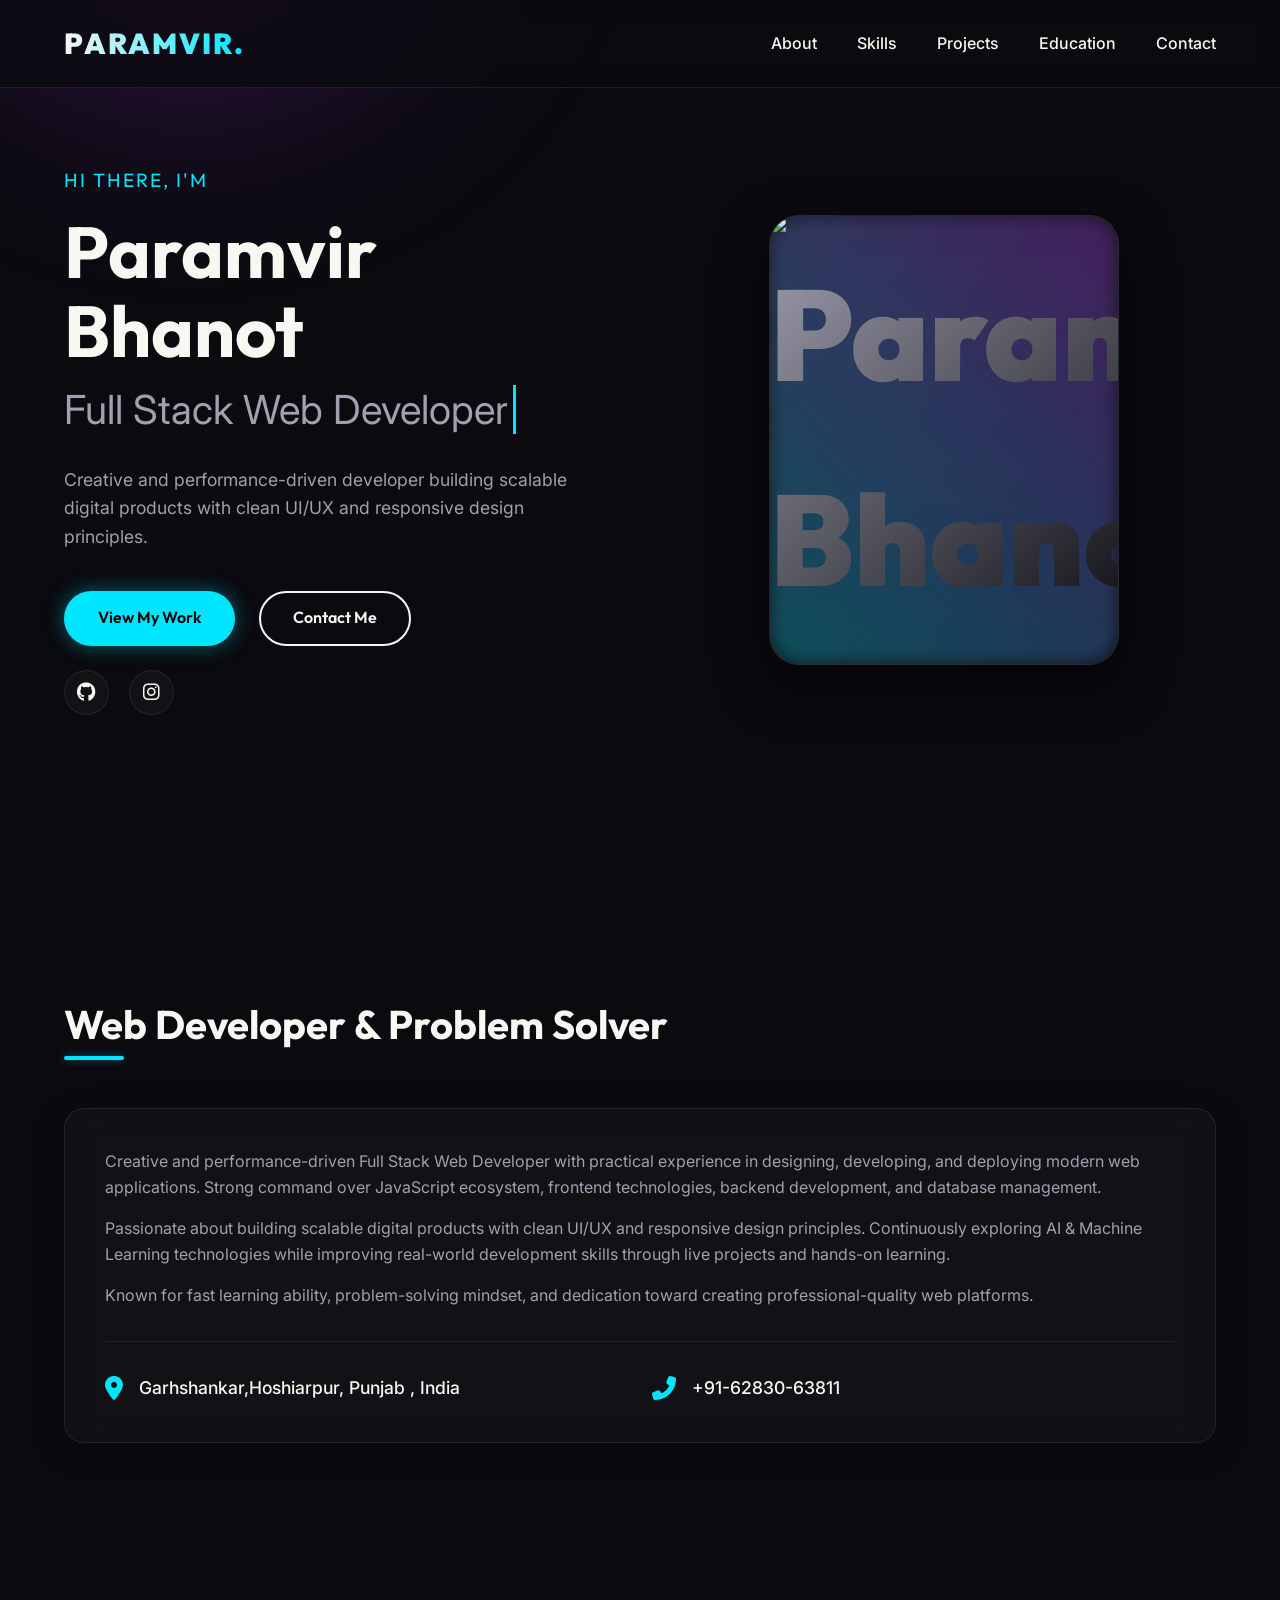
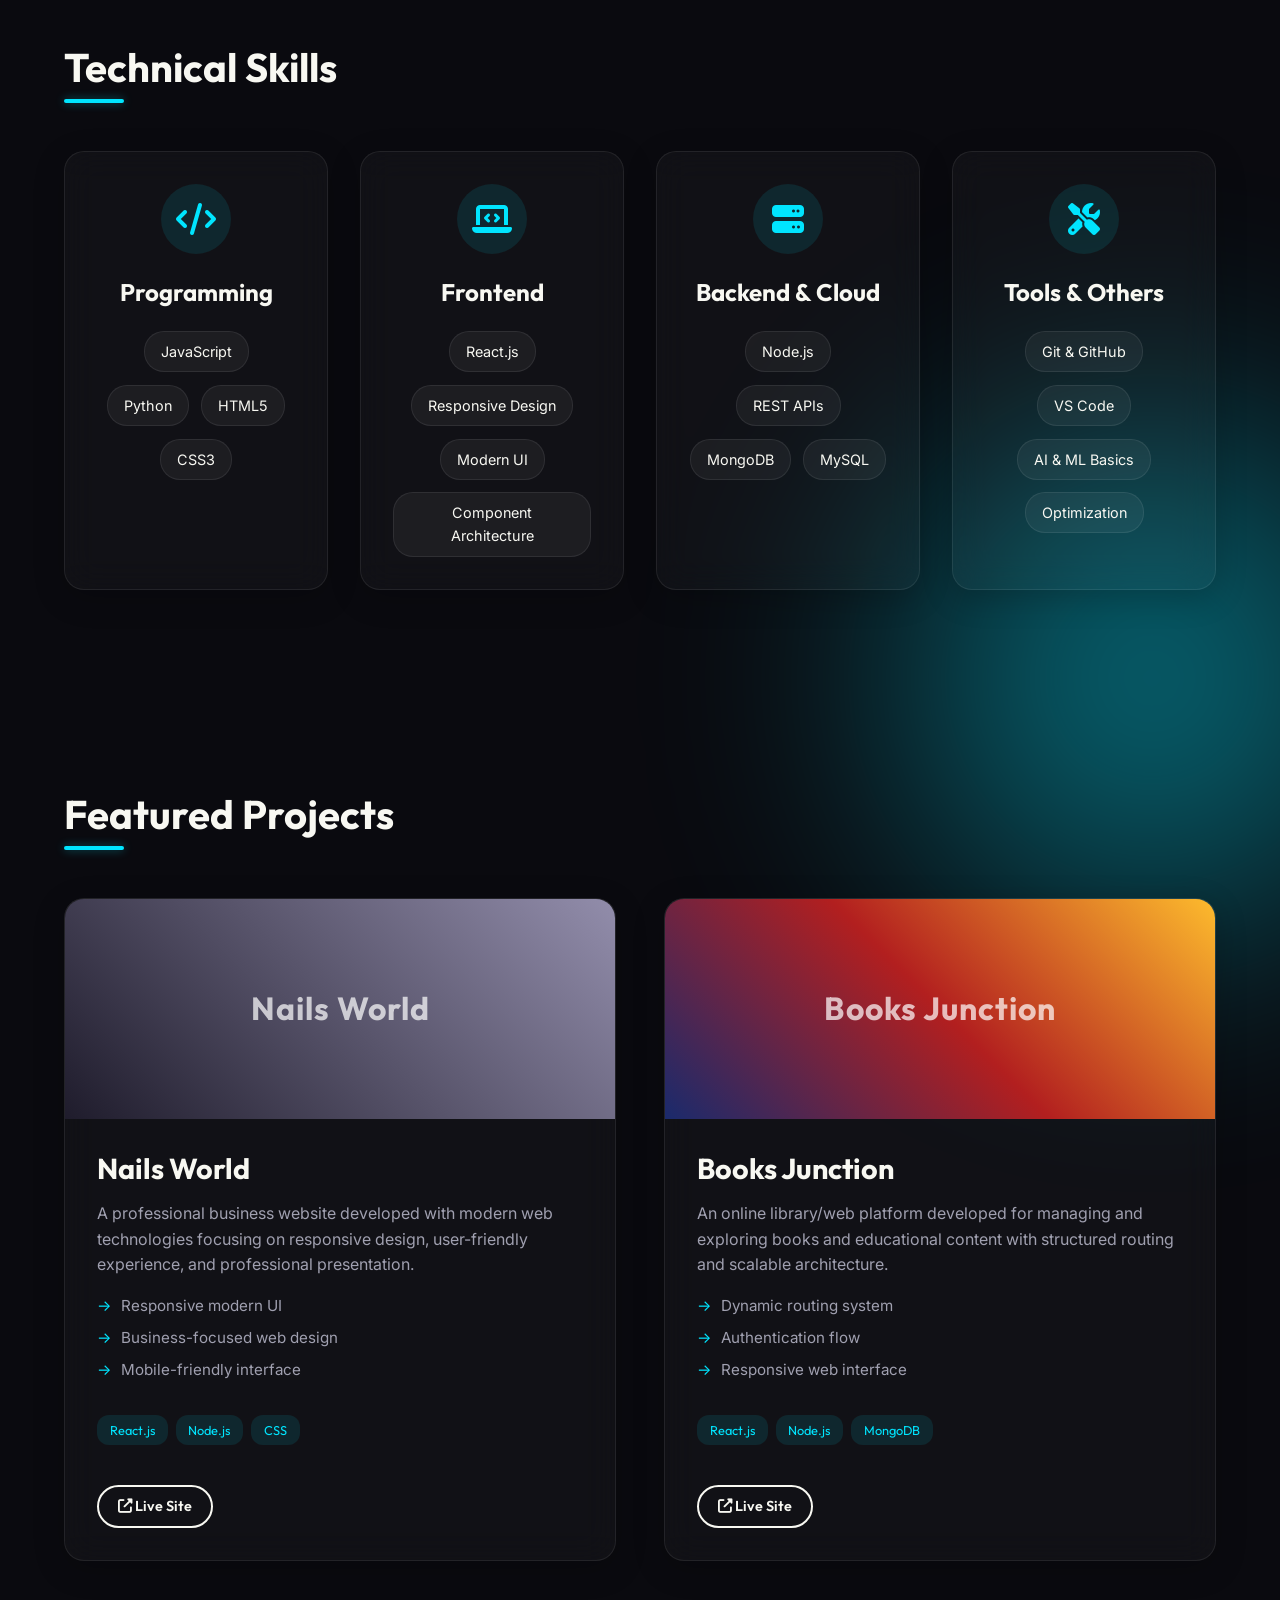
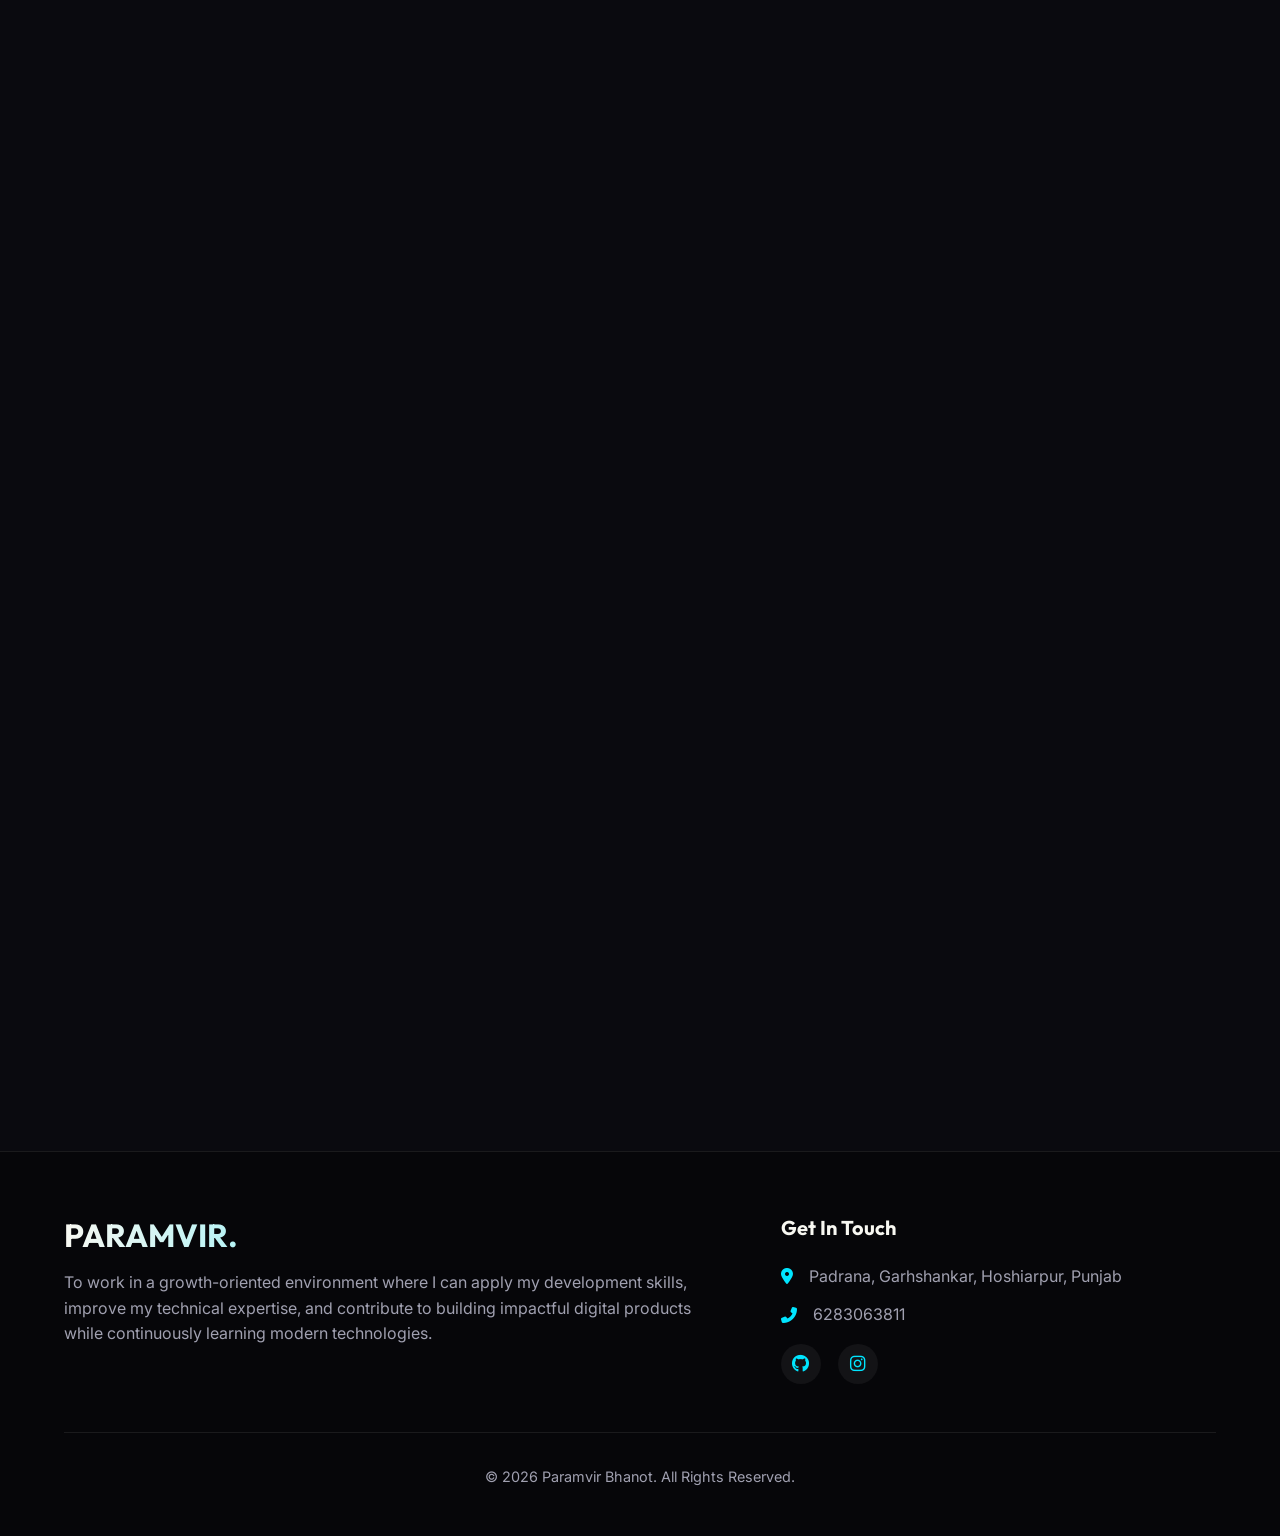
==== commit 8c3feced: "style: reformat HTML markup and update personal contact information" ====
--- a/index.html
+++ b/index.html
@@ -1,11 +1,14 @@
 <!DOCTYPE html>
 <html lang="en">
+
 <head>
     <meta charset="UTF-8">
     <meta name="viewport" content="width=device-width, initial-scale=1.0">
     <title>Paramvir Bhanot | Full Stack &amp; MERN Stack Web Developer in India</title>
-    <meta name="description" content="Paramvir Bhanot is a Full Stack Web Developer and React.js developer in Punjab, India. MERN stack, JavaScript, responsive websites, and modern portfolio-ready web applications.">
-    <meta name="keywords" content="Full Stack Web Developer, JavaScript Developer, React.js Developer, Responsive Website Developer, Web Developer in India, MERN Stack Developer, Modern Web Developer, Portfolio Website Developer, Frontend Developer, Node.js">
+    <meta name="description"
+        content="Paramvir Bhanot is a Full Stack Web Developer and React.js developer in Punjab, India. MERN stack, JavaScript, responsive websites, and modern portfolio-ready web applications.">
+    <meta name="keywords"
+        content="Full Stack Web Developer, JavaScript Developer, React.js Developer, Responsive Website Developer, Web Developer in India, MERN Stack Developer, Modern Web Developer, Portfolio Website Developer, Frontend Developer, Node.js">
     <meta name="author" content="Paramvir bhanot">
     <meta name="robots" content="index, follow, max-image-preview:large, max-snippet:-1, max-video-preview:-1">
     <meta name="googlebot" content="index, follow">
@@ -19,7 +22,8 @@
     <meta property="og:type" content="website">
     <meta property="og:site_name" content="Paramvir Bhanot — Portfolio">
     <meta property="og:title" content="Paramvir Bhanot | Full Stack &amp; MERN Stack Web Developer">
-    <meta property="og:description" content="Full Stack Web Developer in India specializing in React.js, JavaScript, and the MERN stack. Responsive, performance-focused web development.">
+    <meta property="og:description"
+        content="Full Stack Web Developer in India specializing in React.js, JavaScript, and the MERN stack. Responsive, performance-focused web development.">
     <meta property="og:url" content="https://paramvir-bhanot.github.io/protfolio.github.io/">
     <meta property="og:locale" content="en_IN">
     <meta property="og:image" content="https://github.com/paramvir-bhanot.png?s=1200">
@@ -27,7 +31,8 @@
 
     <meta name="twitter:card" content="summary_large_image">
     <meta name="twitter:title" content="Paramvir Bhanot | Full Stack Web Developer">
-    <meta name="twitter:description" content="React.js &amp; MERN stack developer building responsive, modern web applications in India.">
+    <meta name="twitter:description"
+        content="React.js &amp; MERN stack developer building responsive, modern web applications in India.">
     <meta name="twitter:image" content="https://github.com/paramvir-bhanot.png?s=1200">
     <meta name="twitter:image:alt" content="Paramvir Bhanot — Full Stack Web Developer">
 
@@ -37,7 +42,9 @@
     <!-- Google Fonts -->
     <link rel="preconnect" href="https://fonts.googleapis.com">
     <link rel="preconnect" href="https://fonts.gstatic.com" crossorigin>
-    <link href="https://fonts.googleapis.com/css2?family=Inter:wght@300;400;500;600;700&family=Outfit:wght@300;400;500;700;900&display=swap" rel="stylesheet">
+    <link
+        href="https://fonts.googleapis.com/css2?family=Inter:wght@300;400;500;600;700&family=Outfit:wght@300;400;500;700;900&display=swap"
+        rel="stylesheet">
     <!-- Font Awesome -->
     <link rel="stylesheet" href="https://cdnjs.cloudflare.com/ajax/libs/font-awesome/6.4.0/css/all.min.css">
     <!-- Custom CSS -->
@@ -90,6 +97,7 @@
     }
     </script>
 </head>
+
 <body>
     <a class="skip-link" href="#main-content">Skip to main content</a>
 
@@ -101,7 +109,8 @@
     <header class="header">
         <nav class="navbar" aria-label="Primary navigation">
             <a href="#hero" class="logo" aria-label="Paramvir Bhanot — home">PARAMVIR.</a>
-            <button type="button" class="menu-icon" id="menu-icon" aria-controls="nav-links" aria-expanded="false" aria-label="Toggle navigation menu">
+            <button type="button" class="menu-icon" id="menu-icon" aria-controls="nav-links" aria-expanded="false"
+                aria-label="Toggle navigation menu">
                 <i class="fas fa-bars" aria-hidden="true"></i>
             </button>
             <ul class="nav-links" id="nav-links">
@@ -124,20 +133,24 @@
                     <p class="role">
                         <span class="typing-text">Full Stack Web Developer</span>
                     </p>
-                    <p class="summary">Creative and performance-driven developer building scalable digital products with clean UI/UX and responsive design principles.</p>
+                    <p class="summary">Creative and performance-driven developer building scalable digital products with
+                        clean UI/UX and responsive design principles.</p>
                     <div class="hero-actions">
                         <a href="#projects" class="btn btn-primary">View My Work</a>
                         <a href="#contact" class="btn btn-outline">Contact Me</a>
                     </div>
                     <div class="social-links mt-4">
-                        <a href="https://github.com/paramvir-bhanot" target="_blank" rel="noopener noreferrer" aria-label="GitHub"><i class="fab fa-github" aria-hidden="true"></i></a>
-                        <a href="https://instagram.com/param_r_a_n_a_" target="_blank" rel="noopener noreferrer" aria-label="Instagram"><i class="fab fa-instagram" aria-hidden="true"></i></a>
+                        <a href="https://github.com/paramvir-bhanot" target="_blank" rel="noopener noreferrer"
+                            aria-label="GitHub"><i class="fab fa-github" aria-hidden="true"></i></a>
+                        <a href="https://instagram.com/param_r_a_n_a_" target="_blank" rel="noopener noreferrer"
+                            aria-label="Instagram"><i class="fab fa-instagram" aria-hidden="true"></i></a>
                     </div>
                 </div>
                 <div class="hero-image slide-in-right">
                     <div class="image-wrapper">
                         <div class="profile-placeholder" role="img" aria-label="Paramvir Bhanot monogram initials P B">
-                            <img src="https://res.cloudinary.com/dnyq2oo4s/image/upload/v1778757010/github_cxnpsy.jpg" alt="Paramvir Bhanot">
+                            <img src="https://res.cloudinary.com/dnyq2oo4s/image/upload/v1778757010/github_cxnpsy.jpg"
+                                alt="Paramvir Bhanot">
                         </div>
                     </div>
                 </div>
@@ -148,22 +161,27 @@
         <section id="about" class="about section" aria-labelledby="about-heading">
             <div class="container">
                 <div class="section-header fade-in">
-                    <h2 id="about-heading">Professional Profile</h2>
+                    <h2 id="about-heading">Web Developer & Problem Solver</h2>
                     <div class="divider" aria-hidden="true"></div>
                 </div>
                 <div class="about-content fade-in">
                     <article class="about-text glass-card">
-                        <p>Creative and performance-driven Full Stack Web Developer with practical experience in designing, developing, and deploying modern web applications. Strong command over JavaScript ecosystem, frontend technologies, backend development, and database management.</p>
-                        <p>Passionate about building scalable digital products with clean UI/UX and responsive design principles. Continuously exploring AI & Machine Learning technologies while improving real-world development skills through live projects and hands-on learning.</p>
-                        <p>Known for fast learning ability, problem-solving mindset, and dedication toward creating professional-quality web platforms.</p>
+                        <p>Creative and performance-driven Full Stack Web Developer with practical experience in
+                            designing, developing, and deploying modern web applications. Strong command over JavaScript
+                            ecosystem, frontend technologies, backend development, and database management.</p>
+                        <p>Passionate about building scalable digital products with clean UI/UX and responsive design
+                            principles. Continuously exploring AI & Machine Learning technologies while improving
+                            real-world development skills through live projects and hands-on learning.</p>
+                        <p>Known for fast learning ability, problem-solving mindset, and dedication toward creating
+                            professional-quality web platforms.</p>
                         <div class="contact-info-grid mt-4">
                             <div class="info-item">
                                 <i class="fas fa-map-marker-alt" aria-hidden="true"></i>
-                                <span>Padrana, Garhshankar, Punjab</span>
+                                <span> Garhshankar,Hoshiarpur, Punjab , India</span>
                             </div>
                             <div class="info-item">
                                 <i class="fas fa-phone-alt" aria-hidden="true"></i>
-                                <a href="tel:+916283063811">6283063811</a>
+                                <a href="tel:+916283063811">+91-62830-63811</a>
                             </div>
                         </div>
                     </article>
@@ -190,7 +208,7 @@
                             <span>CSS3</span>
                         </div>
                     </div>
-                    
+
                     <!-- Frontend -->
                     <div class="skill-category glass-card slide-up" style="transition-delay: 0.1s;">
                         <div class="skill-icon"><i class="fas fa-laptop-code"></i></div>
@@ -202,7 +220,7 @@
                             <span>Component Architecture</span>
                         </div>
                     </div>
-                    
+
                     <!-- Backend -->
                     <div class="skill-category glass-card slide-up" style="transition-delay: 0.2s;">
                         <div class="skill-icon"><i class="fas fa-server"></i></div>
@@ -240,12 +258,16 @@
                 <div class="project-cards">
                     <!-- Project 1 -->
                     <article class="project-card glass-card fade-in">
-                        <div class="project-img-placeholder" style="background: linear-gradient(45deg, #1f1c2c, #928DAB);" role="img" aria-label="Nails World project preview gradient">
+                        <div class="project-img-placeholder"
+                            style="background: linear-gradient(45deg, #1f1c2c, #928DAB);" role="img"
+                            aria-label="Nails World project preview gradient">
                             <span class="project-thumb-title" aria-hidden="true">Nails World</span>
                         </div>
                         <div class="project-content">
                             <h3>Nails World</h3>
-                            <p class="project-desc">A professional business website developed with modern web technologies focusing on responsive design, user-friendly experience, and professional presentation.</p>
+                            <p class="project-desc">A professional business website developed with modern web
+                                technologies focusing on responsive design, user-friendly experience, and professional
+                                presentation.</p>
                             <ul class="project-features">
                                 <li>Responsive modern UI</li>
                                 <li>Business-focused web design</li>
@@ -255,19 +277,24 @@
                                 <span>React.js</span><span>Node.js</span><span>CSS</span>
                             </div>
                             <div class="project-links">
-                                <a href="https://nailsworld.in" target="_blank" rel="noopener noreferrer" class="btn btn-sm btn-outline"><i class="fas fa-external-link-alt" aria-hidden="true"></i> Live Site</a>
+                                <a href="https://nailsworld.in" target="_blank" rel="noopener noreferrer"
+                                    class="btn btn-sm btn-outline"><i class="fas fa-external-link-alt"
+                                        aria-hidden="true"></i> Live Site</a>
                             </div>
                         </div>
                     </article>
 
                     <!-- Project 2 -->
                     <article class="project-card glass-card fade-in" style="transition-delay: 0.1s;">
-                        <div class="project-img-placeholder" style="background: linear-gradient(45deg, #1a2a6c, #b21f1f, #fdbb2d);" role="img" aria-label="Books Junction project preview gradient">
+                        <div class="project-img-placeholder"
+                            style="background: linear-gradient(45deg, #1a2a6c, #b21f1f, #fdbb2d);" role="img"
+                            aria-label="Books Junction project preview gradient">
                             <span class="project-thumb-title" aria-hidden="true">Books Junction</span>
                         </div>
                         <div class="project-content">
                             <h3>Books Junction</h3>
-                            <p class="project-desc">An online library/web platform developed for managing and exploring books and educational content with structured routing and scalable architecture.</p>
+                            <p class="project-desc">An online library/web platform developed for managing and exploring
+                                books and educational content with structured routing and scalable architecture.</p>
                             <ul class="project-features">
                                 <li>Dynamic routing system</li>
                                 <li>Authentication flow</li>
@@ -277,7 +304,9 @@
                                 <span>React.js</span><span>Node.js</span><span>MongoDB</span>
                             </div>
                             <div class="project-links">
-                                <a href="https://booksjunction.vercel.app" target="_blank" rel="noopener noreferrer" class="btn btn-sm btn-outline"><i class="fas fa-external-link-alt" aria-hidden="true"></i> Live Site</a>
+                                <a href="https://booksjunction.vercel.app" target="_blank" rel="noopener noreferrer"
+                                    class="btn btn-sm btn-outline"><i class="fas fa-external-link-alt"
+                                        aria-hidden="true"></i> Live Site</a>
                             </div>
                         </div>
                     </article>
@@ -297,8 +326,9 @@
                         <div class="timeline glass-card">
                             <div class="timeline-item">
                                 <div class="timeline-dot" aria-hidden="true"></div>
-                                <h3>Graduation Completed</h3>
-                                <p class="timeline-desc">Academic studies completed with a strong foundation in modern computing.</p>
+                                <h3>Graduated</h3>
+                                <p class="timeline-desc">Academic studies completed with a strong foundation in modern
+                                    computing.</p>
                             </div>
                         </div>
 
@@ -312,7 +342,7 @@
                             <span class="lang-tag">Hindi</span>
                         </div>
                     </div>
-                    
+
                     <div class="split-right slide-in-right">
                         <div class="section-header">
                             <h2 id="strengths-heading">Personal Strengths</h2>
@@ -349,15 +379,21 @@
             <div class="footer-top">
                 <div class="footer-about">
                     <p class="footer-brand-name">PARAMVIR.</p>
-                    <p>To work in a growth-oriented environment where I can apply my development skills, improve my technical expertise, and contribute to building impactful digital products while continuously learning modern technologies.</p>
+                    <p>To work in a growth-oriented environment where I can apply my development skills, improve my
+                        technical expertise, and contribute to building impactful digital products while continuously
+                        learning modern technologies.</p>
                 </div>
                 <div class="footer-contact">
                     <h2 id="footer-contact-heading" class="footer-contact-title">Get In Touch</h2>
-                    <p><i class="fas fa-map-marker-alt" aria-hidden="true"></i> Padrana, Garhshankar, Hoshiarpur, Punjab</p>
-                    <p><i class="fas fa-phone-alt" aria-hidden="true"></i> <a href="tel:+916283063811">6283063811</a></p>
+                    <p><i class="fas fa-map-marker-alt" aria-hidden="true"></i> Padrana, Garhshankar, Hoshiarpur, Punjab
+                    </p>
+                    <p><i class="fas fa-phone-alt" aria-hidden="true"></i> <a href="tel:+916283063811">6283063811</a>
+                    </p>
                     <div class="footer-socials mt-3">
-                        <a href="https://github.com/paramvir-bhanot" target="_blank" rel="noopener noreferrer" aria-label="GitHub profile"><i class="fab fa-github" aria-hidden="true"></i></a>
-                        <a href="https://instagram.com/param_r_a_n_a_" target="_blank" rel="noopener noreferrer" aria-label="Instagram profile"><i class="fab fa-instagram" aria-hidden="true"></i></a>
+                        <a href="https://github.com/paramvir-bhanot" target="_blank" rel="noopener noreferrer"
+                            aria-label="GitHub profile"><i class="fab fa-github" aria-hidden="true"></i></a>
+                        <a href="https://instagram.com/param_r_a_n_a_" target="_blank" rel="noopener noreferrer"
+                            aria-label="Instagram profile"><i class="fab fa-instagram" aria-hidden="true"></i></a>
                     </div>
                 </div>
             </div>
@@ -370,4 +406,5 @@
     <!-- Custom JS -->
     <script src="script.js"></script>
 </body>
-</html>
+
+</html>
--- a/style.css
+++ b/style.css
@@ -418,6 +418,11 @@
 }
 
 .profile-placeholder {
+    width: 100%;
+    height: 100%;
+    display: flex;
+    align-items: center;
+    justify-content: center;
     font-family: var(--font-heading);
     font-size: 8rem;
     font-weight: 900;
@@ -425,6 +430,12 @@
     background: linear-gradient(135deg, var(--text-secondary), var(--bg-dark));
     -webkit-background-clip: text;
     -webkit-text-fill-color: transparent;
+}
+
+.profile-placeholder img {
+    width: 100%;
+    height: 100%;
+    object-fit: cover;
 }
 
 /* About Section */
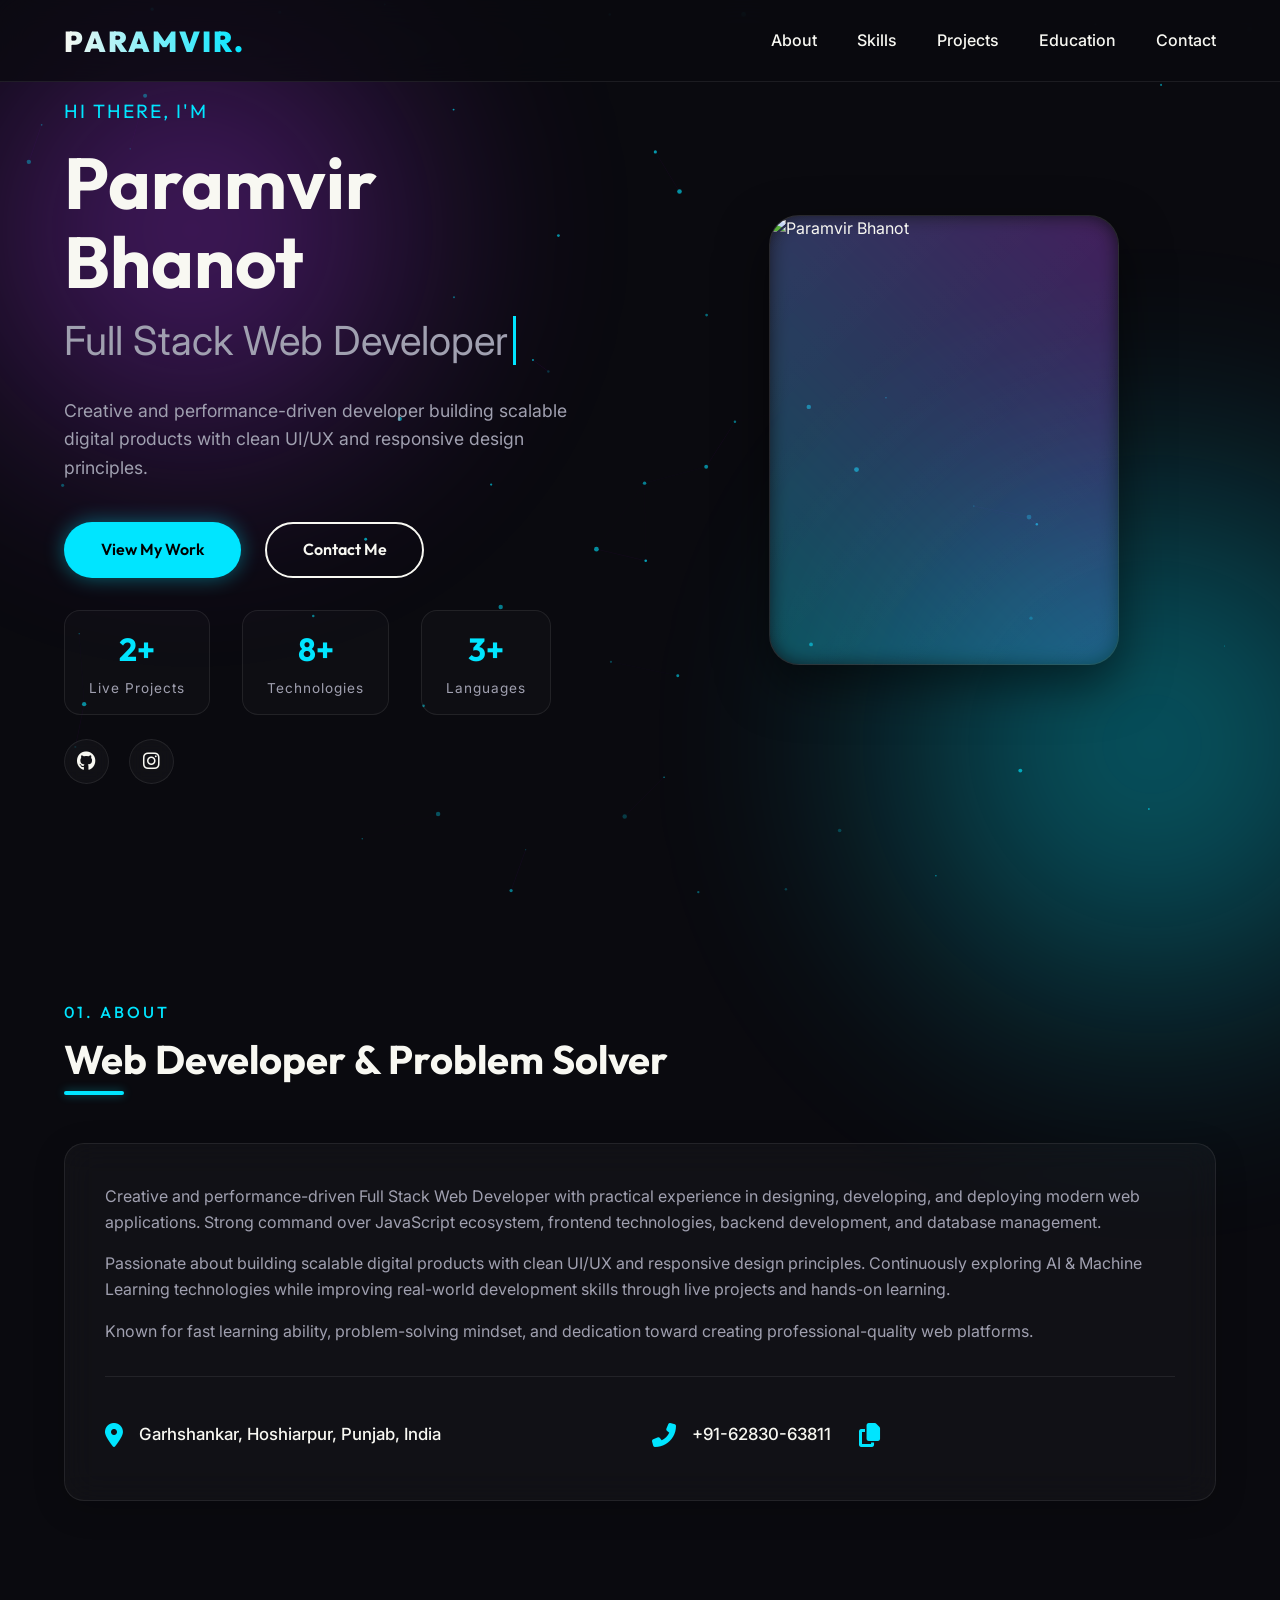
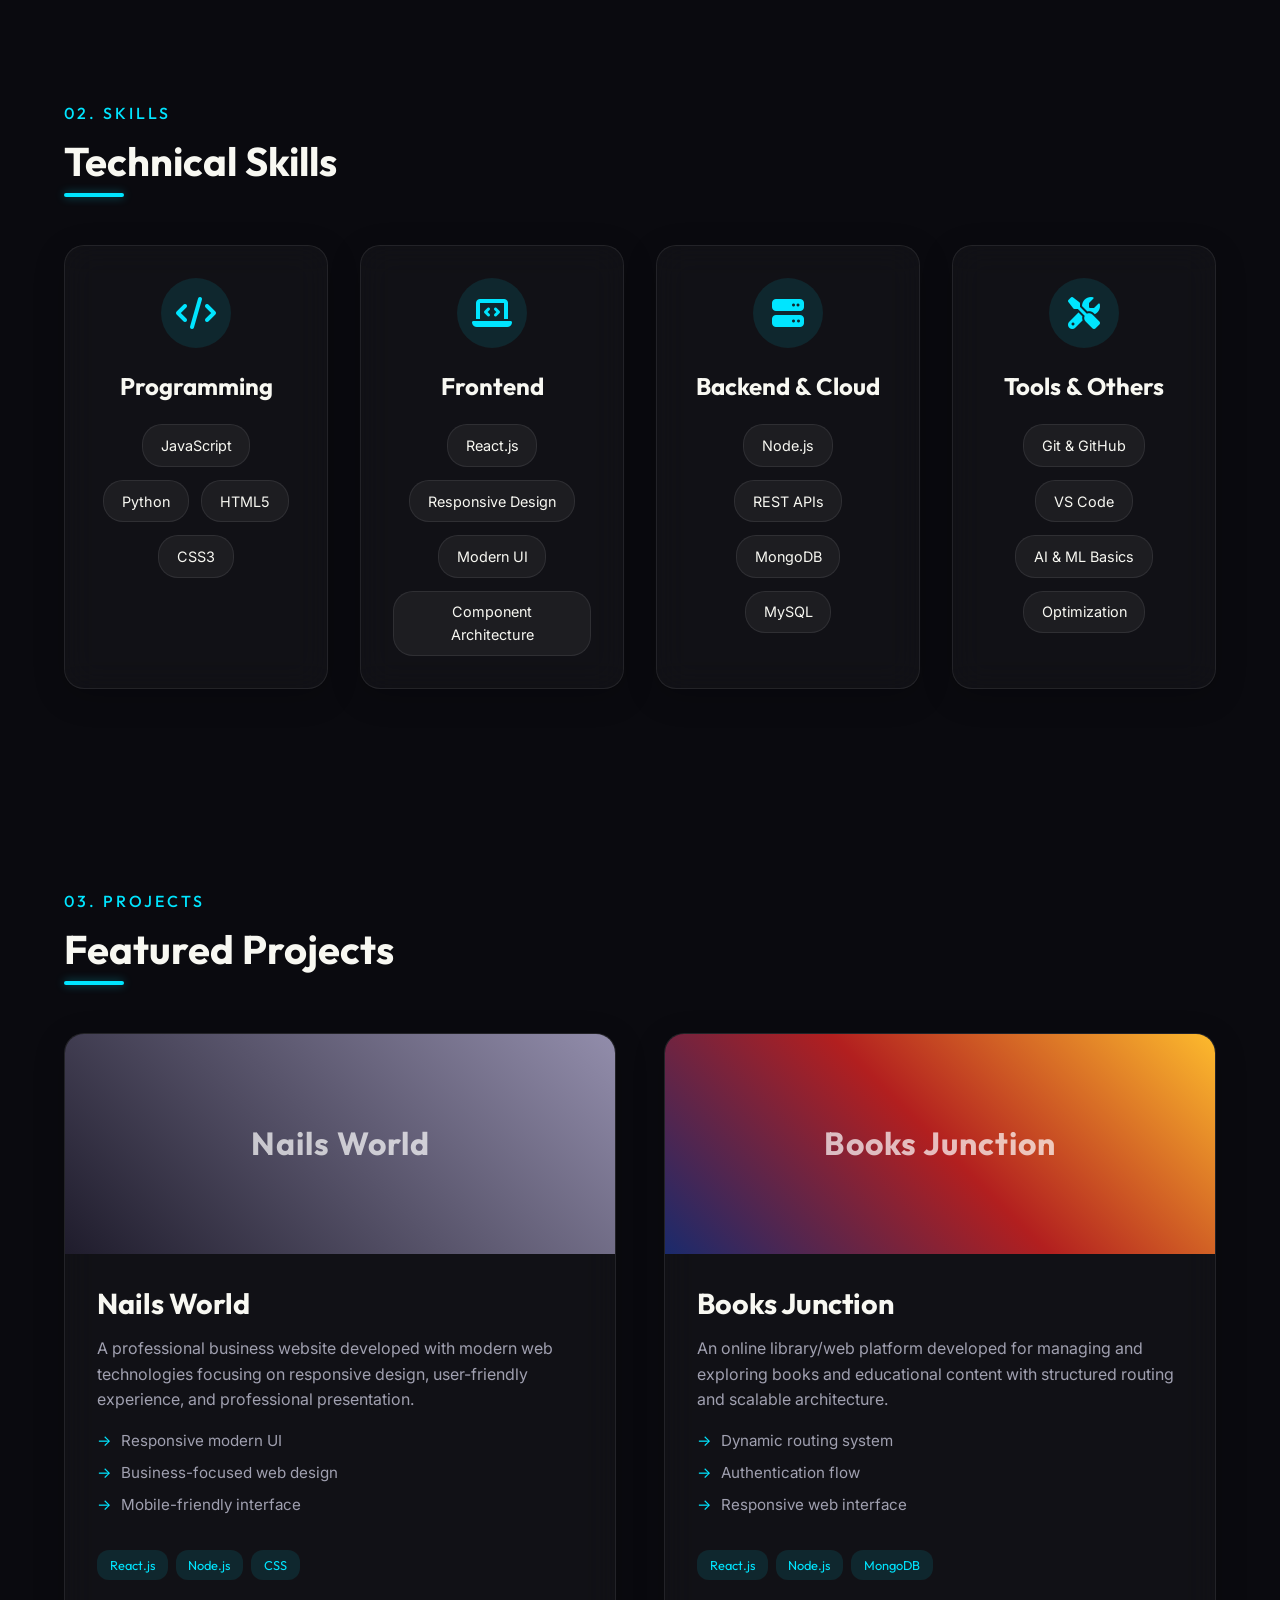
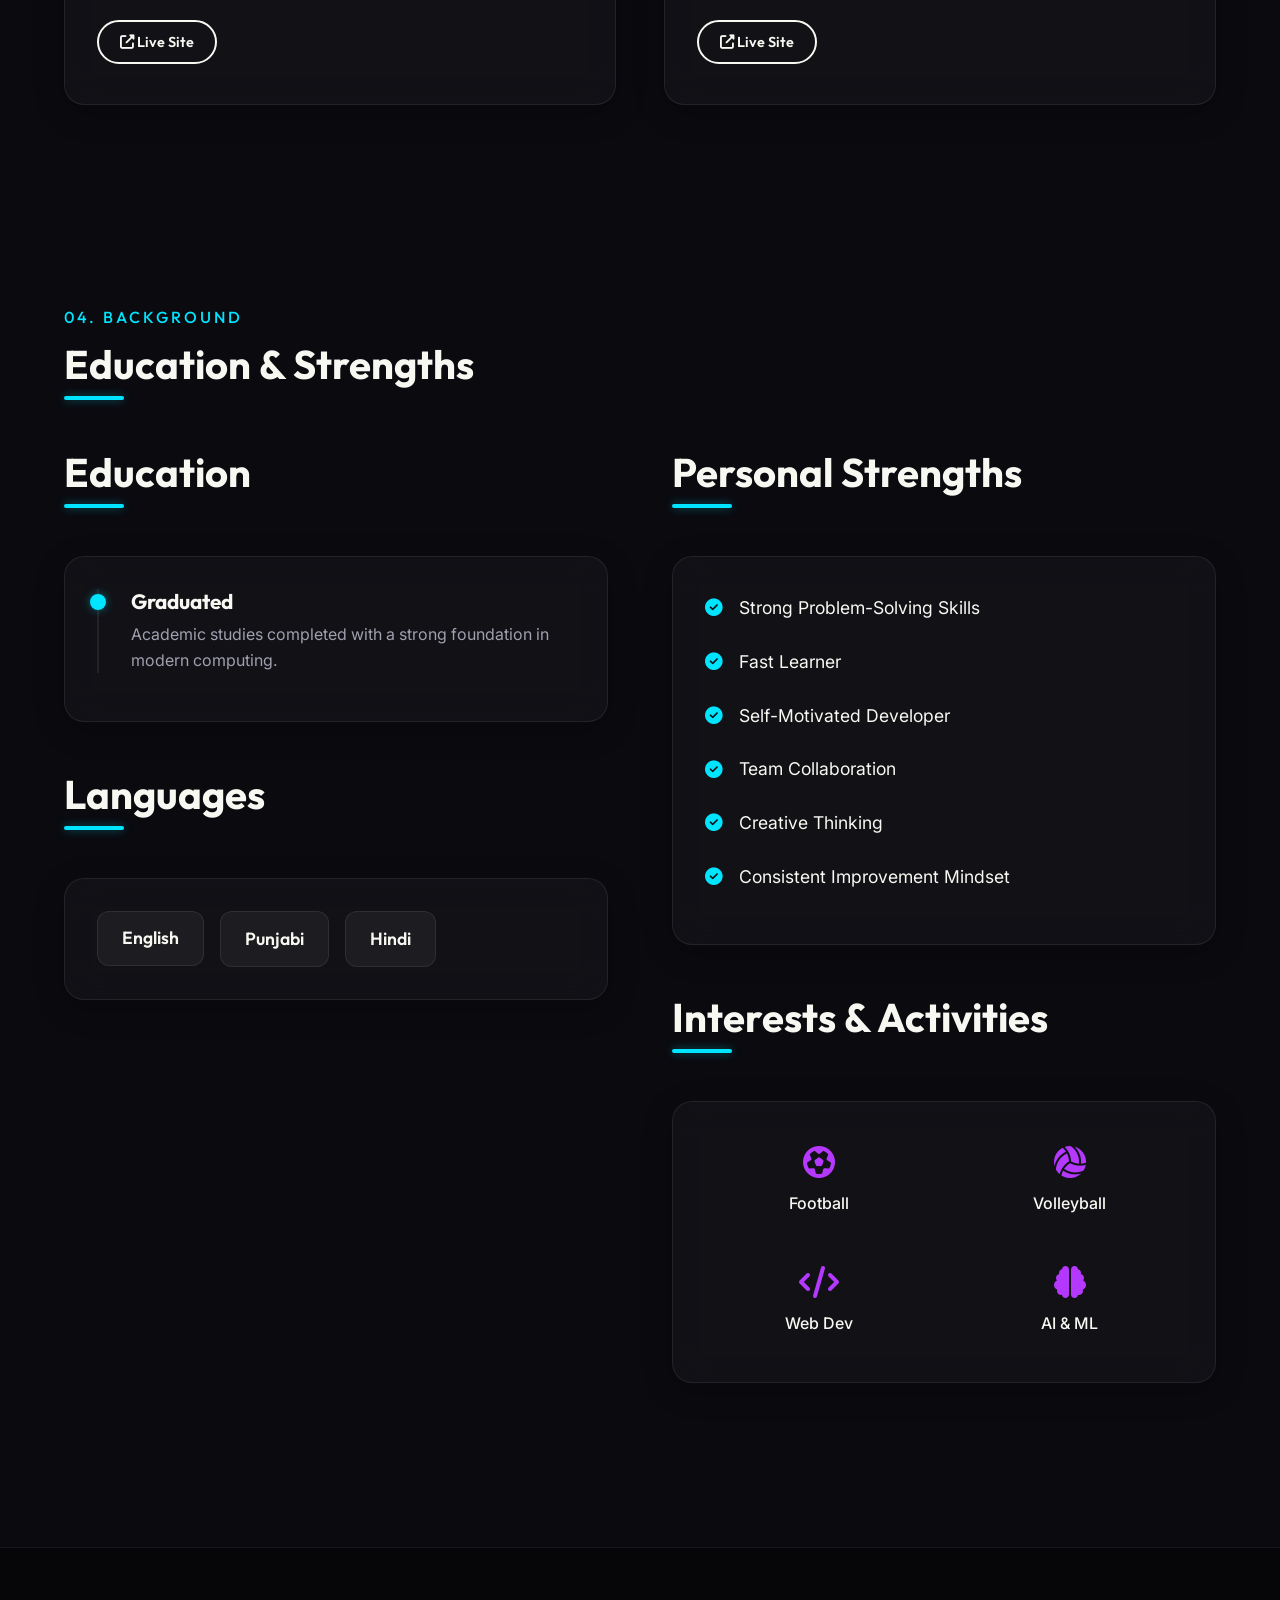
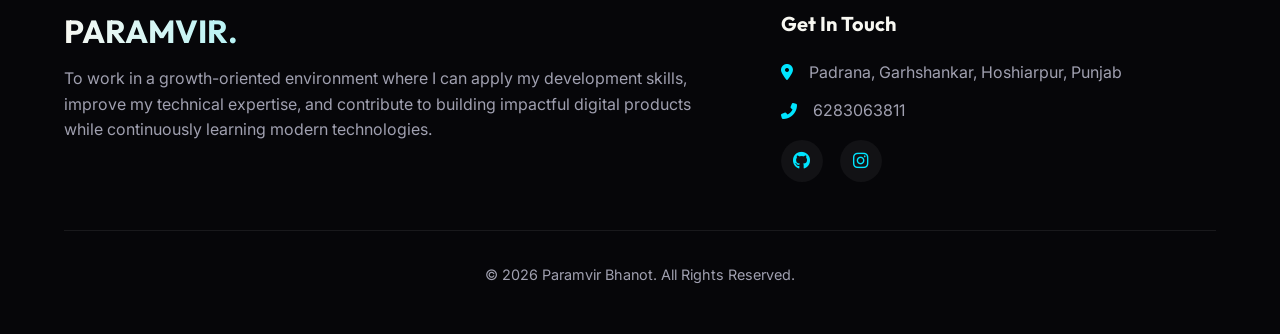
==== commit 6fd25629: "done" ====
--- a/index.html
+++ b/index.html
@@ -9,7 +9,7 @@
         content="Paramvir Bhanot is a Full Stack Web Developer and React.js developer in Punjab, India. MERN stack, JavaScript, responsive websites, and modern portfolio-ready web applications.">
     <meta name="keywords"
         content="Full Stack Web Developer, JavaScript Developer, React.js Developer, Responsive Website Developer, Web Developer in India, MERN Stack Developer, Modern Web Developer, Portfolio Website Developer, Frontend Developer, Node.js">
-    <meta name="author" content="Paramvir bhanot">
+    <meta name="author" content="Paramvir Bhanot">
     <meta name="robots" content="index, follow, max-image-preview:large, max-snippet:-1, max-video-preview:-1">
     <meta name="googlebot" content="index, follow">
     <meta name="bingbot" content="index, follow">
@@ -47,58 +47,1429 @@
         rel="stylesheet">
     <!-- Font Awesome -->
     <link rel="stylesheet" href="https://cdnjs.cloudflare.com/ajax/libs/font-awesome/6.4.0/css/all.min.css">
-    <!-- Custom CSS -->
-    <link rel="stylesheet" href="style.css">
-
-    <script type="application/ld+json">
-    {
-      "@context": "https://schema.org",
-      "@graph": [
-        {
-          "@type": "WebSite",
-          "@id": "https://paramvir-bhanot.github.io/protfolio.github.io/#website",
-          "name": "Paramvir Bhanot — Portfolio",
-          "url": "https://paramvir-bhanot.github.io/protfolio.github.io/",
-          "description": "Portfolio of Paramvir Bhanot, Full Stack Web Developer and MERN stack developer in India.",
-          "inLanguage": "en-IN",
-          "publisher": { "@id": "https://paramvir-bhanot.github.io/protfolio.github.io/#person" }
-        },
-        {
-          "@type": "ProfilePage",
-          "@id": "https://paramvir-bhanot.github.io/protfolio.github.io/#webpage",
-          "url": "https://paramvir-bhanot.github.io/protfolio.github.io/",
-          "name": "Paramvir Bhanot | Full Stack Web Developer Portfolio",
-          "description": "Professional portfolio showcasing React.js, JavaScript, and MERN stack projects.",
-          "isPartOf": { "@id": "https://paramvir-bhanot.github.io/protfolio.github.io/#website" },
-          "mainEntity": { "@id": "https://paramvir-bhanot.github.io/protfolio.github.io/#person" }
-        },
-        {
-          "@type": "Person",
-          "@id": "https://paramvir-bhanot.github.io/protfolio.github.io/#person",
-          "name": "Paramvir Bhanot",
-          "url": "https://paramvir-bhanot.github.io/protfolio.github.io/",
-          "image": "https://github.com/paramvir-bhanot.png?s=800",
-          "jobTitle": "Full Stack Web Developer",
-          "description": "Full Stack Web Developer, React.js developer, and MERN stack developer building responsive websites and modern web applications.",
-          "knowsAbout": ["JavaScript", "React.js", "Node.js", "MongoDB", "REST APIs", "Responsive Web Design", "MERN Stack", "HTML5", "CSS3"],
-          "nationality": { "@type": "Country", "name": "India" },
-          "address": {
-            "@type": "PostalAddress",
-            "addressLocality": "Padrana, Garhshankar",
-            "addressRegion": "Punjab",
-            "addressCountry": "IN"
-          },
-          "sameAs": [
-            "https://github.com/paramvir-bhanot",
-            "https://instagram.com/param_r_a_n_a_"
-          ]
-        }
-      ]
-    }
-    </script>
+
+    <style>
+        :root {
+            --bg-dark: #0a0a0f;
+            --bg-card: rgba(255, 255, 255, 0.03);
+            --text-primary: #f8f8f2;
+            --text-secondary: #a0a0b0;
+            --accent-color: #00e5ff;
+            --accent-glow: rgba(0, 229, 255, 0.4);
+            --accent-secondary: #b538ff;
+            --border-color: rgba(255, 255, 255, 0.08);
+            --font-sans: 'Inter', sans-serif;
+            --font-heading: 'Outfit', sans-serif;
+            --transition-standard: all 0.3s cubic-bezier(0.4, 0, 0.2, 1);
+            --transition-smooth: all 0.5s cubic-bezier(0.22, 1, 0.36, 1);
+        }
+
+        * {
+            margin: 0;
+            padding: 0;
+            box-sizing: border-box;
+        }
+
+        html {
+            scroll-behavior: smooth;
+            font-size: 16px;
+            scroll-padding-top: 80px;
+        }
+
+        /* Custom Scrollbar */
+        ::-webkit-scrollbar {
+            width: 6px;
+        }
+
+        ::-webkit-scrollbar-track {
+            background: var(--bg-dark);
+        }
+
+        ::-webkit-scrollbar-thumb {
+            background: rgba(255, 255, 255, 0.15);
+            border-radius: 10px;
+            transition: background 0.3s;
+        }
+
+        ::-webkit-scrollbar-thumb:hover {
+            background: var(--accent-color);
+        }
+
+        /* Selection */
+        ::selection {
+            background: rgba(0, 229, 255, 0.3);
+            color: #fff;
+        }
+
+        body {
+            font-family: var(--font-sans);
+            background-color: var(--bg-dark);
+            color: var(--text-primary);
+            line-height: 1.6;
+            overflow-x: hidden;
+            position: relative;
+            cursor: default;
+        }
+
+        /* ── Preloader ── */
+        #preloader {
+            position: fixed;
+            inset: 0;
+            z-index: 99999;
+            background: var(--bg-dark);
+            display: flex;
+            align-items: center;
+            justify-content: center;
+            transition: opacity 0.6s ease, visibility 0.6s ease;
+            pointer-events: all;
+        }
+
+        #preloader.hidden {
+            opacity: 0;
+            visibility: hidden;
+            pointer-events: none;
+        }
+
+        .loader-ring {
+            width: 50px;
+            height: 50px;
+            border: 3px solid rgba(255, 255, 255, 0.1);
+            border-top-color: var(--accent-color);
+            border-radius: 50%;
+            animation: spin 0.8s linear infinite;
+            box-shadow: 0 0 20px var(--accent-glow);
+        }
+
+        @keyframes spin {
+            to {
+                transform: rotate(360deg);
+            }
+        }
+
+        /* ── Scroll Progress Bar ── */
+        #scroll-progress {
+            position: fixed;
+            top: 0;
+            left: 0;
+            height: 3px;
+            z-index: 10001;
+            background: linear-gradient(90deg, var(--accent-color), var(--accent-secondary));
+            border-radius: 0 2px 2px 0;
+            transition: width 0.1s linear;
+            box-shadow: 0 0 10px var(--accent-glow);
+        }
+
+        /* ── Back to Top Button ── */
+        #back-to-top {
+            position: fixed;
+            bottom: 30px;
+            right: 30px;
+            z-index: 9998;
+            width: 48px;
+            height: 48px;
+            border-radius: 50%;
+            background: var(--bg-card);
+            border: 1px solid var(--border-color);
+            color: var(--text-primary);
+            font-size: 1.2rem;
+            cursor: pointer;
+            backdrop-filter: blur(12px);
+            -webkit-backdrop-filter: blur(12px);
+            display: flex;
+            align-items: center;
+            justify-content: center;
+            opacity: 0;
+            visibility: hidden;
+            transform: translateY(20px);
+            transition: var(--transition-smooth);
+            box-shadow: 0 4px 20px rgba(0, 0, 0, 0.3);
+        }
+
+        #back-to-top.visible {
+            opacity: 1;
+            visibility: visible;
+            transform: translateY(0);
+        }
+
+        #back-to-top:hover {
+            background: var(--accent-color);
+            color: #000;
+            border-color: var(--accent-color);
+            box-shadow: 0 0 25px var(--accent-glow);
+            transform: translateY(-4px);
+        }
+
+        #back-to-top:active {
+            transform: scale(0.9);
+        }
+
+        /* ── Skip Link ── */
+        .skip-link {
+            position: absolute;
+            left: -9999px;
+            top: auto;
+            z-index: 10000;
+            padding: 0.75rem 1.25rem;
+            background: var(--accent-color);
+            color: #000;
+            font-weight: 600;
+            border-radius: 4px;
+            text-decoration: none;
+        }
+
+        .skip-link:focus {
+            left: 1rem;
+            top: 1rem;
+        }
+
+        /* ── Decorative Background Blobs ── */
+        .decorative-bg {
+            position: fixed;
+            inset: 0;
+            pointer-events: none;
+            z-index: -2;
+        }
+
+        .blob {
+            position: absolute;
+            filter: blur(100px);
+            z-index: -1;
+            opacity: 0.45;
+            animation: float 20s infinite alternate;
+        }
+
+        .blob-1 {
+            top: -10%;
+            left: -10%;
+            width: 50vw;
+            height: 50vw;
+            background: radial-gradient(circle, var(--accent-secondary) 0%, transparent 70%);
+        }
+
+        .blob-2 {
+            top: 40%;
+            right: -20%;
+            width: 60vw;
+            height: 60vw;
+            background: radial-gradient(circle, var(--accent-color) 0%, transparent 70%);
+        }
+
+        @keyframes float {
+            0% {
+                transform: translate(0, 0) scale(1);
+            }
+            100% {
+                transform: translate(5%, 10%) scale(1.15);
+            }
+        }
+
+        /* ── Hero Particles Canvas ── */
+        #particles-canvas {
+            position: absolute;
+            inset: 0;
+            pointer-events: none;
+            z-index: -1;
+        }
+
+        /* Typography */
+        h1,
+        h2,
+        h3,
+        h4,
+        h5,
+        h6 {
+            font-family: var(--font-heading);
+            font-weight: 700;
+            line-height: 1.2;
+        }
+
+        p {
+            color: var(--text-secondary);
+            margin-bottom: 1rem;
+        }
+
+        a {
+            text-decoration: none;
+            color: var(--text-primary);
+            transition: var(--transition-standard);
+        }
+
+        /* Focus styles for accessibility */
+        a:focus-visible,
+        button:focus-visible,
+        .btn:focus-visible {
+            outline: 2px solid var(--accent-color);
+            outline-offset: 3px;
+            border-radius: 4px;
+        }
+
+        .mt-3 {
+            margin-top: 1rem;
+        }
+        .mt-4 {
+            margin-top: 1.5rem;
+        }
+        .mt-5 {
+            margin-top: 3rem;
+        }
+
+        /* Layout */
+        .container {
+            width: 90%;
+            max-width: 1200px;
+            margin: 0 auto;
+        }
+
+        .section {
+            padding: 100px 0;
+            position: relative;
+        }
+
+        /* ── Glass Card ── */
+        .glass-card {
+            background: var(--bg-card);
+            backdrop-filter: blur(16px);
+            -webkit-backdrop-filter: blur(16px);
+            border: 1px solid var(--border-color);
+            border-radius: 20px;
+            padding: 2.5rem;
+            box-shadow: 0 8px 32px rgba(0, 0, 0, 0.2);
+            transition: var(--transition-smooth);
+        }
+
+        .glass-card:hover {
+            border-color: rgba(255, 255, 255, 0.15);
+            box-shadow: 0 12px 40px rgba(0, 0, 0, 0.4);
+        }
+
+        /* ── Header & Nav ── */
+        .header {
+            position: fixed;
+            top: 0;
+            left: 0;
+            width: 100%;
+            z-index: 1000;
+            background: rgba(10, 10, 15, 0.75);
+            backdrop-filter: blur(16px);
+            -webkit-backdrop-filter: blur(16px);
+            border-bottom: 1px solid var(--border-color);
+            transition: var(--transition-smooth);
+        }
+
+        .header.scrolled {
+            background: rgba(10, 10, 15, 0.92);
+            box-shadow: 0 4px 30px rgba(0, 0, 0, 0.5);
+        }
+
+        .navbar {
+            display: flex;
+            justify-content: space-between;
+            align-items: center;
+            padding: 1.1rem 5%;
+            max-width: 1400px;
+            margin: 0 auto;
+        }
+
+        .logo {
+            font-family: var(--font-heading);
+            font-size: 1.8rem;
+            font-weight: 900;
+            letter-spacing: 2px;
+            background: linear-gradient(90deg, var(--text-primary), var(--accent-color));
+            -webkit-background-clip: text;
+            -webkit-text-fill-color: transparent;
+            background-clip: text;
+            position: relative;
+        }
+
+        .logo::after {
+            content: '';
+            position: absolute;
+            bottom: -2px;
+            left: 0;
+            width: 0;
+            height: 2px;
+            background: var(--accent-color);
+            transition: width 0.4s ease;
+        }
+
+        .logo:hover::after {
+            width: 100%;
+        }
+
+        .nav-links {
+            display: flex;
+            list-style: none;
+            gap: 2.5rem;
+            align-items: center;
+        }
+
+        .nav-links li a {
+            font-weight: 500;
+            font-size: 1rem;
+            position: relative;
+            padding-bottom: 6px;
+            transition: color 0.3s;
+        }
+
+        .nav-links li a::after {
+            content: '';
+            position: absolute;
+            bottom: 0;
+            left: 0;
+            width: 0;
+            height: 2px;
+            background: var(--accent-color);
+            transition: width 0.35s cubic-bezier(0.22, 1, 0.36, 1);
+            box-shadow: 0 0 8px var(--accent-glow);
+            border-radius: 1px;
+        }
+
+        .nav-links li a:hover,
+        .nav-links li a.active {
+            color: var(--accent-color);
+        }
+
+        .nav-links li a:hover::after,
+        .nav-links li a.active::after {
+            width: 100%;
+        }
+
+        /* ── Hamburger Menu Icon ── */
+        .menu-icon {
+            display: none;
+            cursor: pointer;
+            background: none;
+            border: none;
+            padding: 8px;
+            color: var(--text-primary);
+            font-size: 1.6rem;
+            position: relative;
+            z-index: 1001;
+            transition: var(--transition-standard);
+            line-height: 1;
+            width: 40px;
+            height: 40px;
+            align-items: center;
+            justify-content: center;
+        }
+
+        .menu-icon .bar {
+            display: block;
+            width: 26px;
+            height: 2px;
+            background: var(--text-primary);
+            border-radius: 2px;
+            transition: var(--transition-smooth);
+            position: absolute;
+        }
+
+        .menu-icon .bar:nth-child(1) {
+            top: 12px;
+        }
+        .menu-icon .bar:nth-child(2) {
+            top: 19px;
+        }
+        .menu-icon .bar:nth-child(3) {
+            top: 26px;
+        }
+
+        .menu-icon.active .bar:nth-child(1) {
+            top: 19px;
+            transform: rotate(45deg);
+        }
+        .menu-icon.active .bar:nth-child(2) {
+            opacity: 0;
+        }
+        .menu-icon.active .bar:nth-child(3) {
+            top: 19px;
+            transform: rotate(-45deg);
+        }
+
+        /* ── Buttons ── */
+        .btn {
+            display: inline-block;
+            padding: 0.85rem 2.2rem;
+            border-radius: 50px;
+            font-weight: 600;
+            font-family: var(--font-heading);
+            text-align: center;
+            cursor: pointer;
+            border: 2px solid transparent;
+            transition: var(--transition-smooth);
+            position: relative;
+            overflow: hidden;
+        }
+
+        .btn::after {
+            content: '';
+            position: absolute;
+            inset: 0;
+            border-radius: 50px;
+            opacity: 0;
+            transition: opacity 0.4s;
+            pointer-events: none;
+        }
+
+        .btn:active {
+            transform: scale(0.95);
+        }
+
+        .btn-primary {
+            background: var(--accent-color);
+            color: #000;
+            box-shadow: 0 0 20px var(--accent-glow);
+        }
+
+        .btn-primary:hover {
+            background: #00c2d6;
+            box-shadow: 0 0 35px var(--accent-glow);
+            transform: translateY(-3px);
+        }
+
+        .btn-outline {
+            background: transparent;
+            border-color: var(--text-primary);
+            color: var(--text-primary);
+        }
+
+        .btn-outline:hover {
+            background: rgba(255, 255, 255, 0.06);
+            border-color: var(--accent-color);
+            color: var(--accent-color);
+            transform: translateY(-3px);
+            box-shadow: 0 8px 25px rgba(0, 0, 0, 0.3);
+        }
+
+        .btn-sm {
+            padding: 0.55rem 1.3rem;
+            font-size: 0.9rem;
+        }
+
+        /* ── Section Header ── */
+        .section-header {
+            margin-bottom: 3rem;
+        }
+
+        .section-header h2 {
+            font-size: 2.5rem;
+            margin-bottom: 0.5rem;
+        }
+
+        .section-header .section-number {
+            display: inline-block;
+            font-family: var(--font-heading);
+            font-size: 1rem;
+            color: var(--accent-color);
+            letter-spacing: 3px;
+            text-transform: uppercase;
+            margin-bottom: 0.6rem;
+            font-weight: 500;
+        }
+
+        .divider {
+            width: 60px;
+            height: 4px;
+            background: var(--accent-color);
+            border-radius: 2px;
+            box-shadow: 0 0 10px var(--accent-glow);
+            transition: width 0.6s ease;
+        }
+
+        .section-header:hover .divider {
+            width: 90px;
+        }
+
+        /* ── Hero Section ── */
+        .hero {
+            min-height: 100vh;
+            display: flex;
+            align-items: center;
+            padding-top: 80px;
+            position: relative;
+            overflow: hidden;
+        }
+
+        .hero-container {
+            display: flex;
+            align-items: center;
+            justify-content: space-between;
+            gap: 4rem;
+            position: relative;
+            z-index: 1;
+        }
+
+        .hero-content {
+            flex: 1;
+        }
+
+        .greeting {
+            font-family: var(--font-heading);
+            color: var(--accent-color);
+            font-size: 1.2rem;
+            letter-spacing: 2px;
+            margin-bottom: 1rem;
+            text-transform: uppercase;
+            animation: fadeInUp 0.8s ease forwards;
+        }
+
+        .name {
+            font-size: 4.5rem;
+            margin-bottom: 0.5rem;
+            line-height: 1.1;
+            animation: fadeInUp 0.8s ease 0.1s forwards;
+            opacity: 0;
+            animation-fill-mode: forwards;
+        }
+
+        .role {
+            font-size: 2.5rem;
+            color: var(--text-secondary);
+            margin-bottom: 1.5rem;
+            animation: fadeInUp 0.8s ease 0.2s forwards;
+            opacity: 0;
+            animation-fill-mode: forwards;
+        }
+
+        .typing-text {
+            border-right: 3px solid var(--accent-color);
+            padding-right: 5px;
+            animation: blink 0.7s infinite;
+        }
+
+        @keyframes blink {
+            50% {
+                border-color: transparent;
+            }
+        }
+
+        @keyframes fadeInUp {
+            from {
+                opacity: 0;
+                transform: translateY(30px);
+            }
+            to {
+                opacity: 1;
+                transform: translateY(0);
+            }
+        }
+
+        .summary {
+            font-size: 1.1rem;
+            max-width: 600px;
+            margin-bottom: 2.5rem;
+            animation: fadeInUp 0.8s ease 0.3s forwards;
+            opacity: 0;
+            animation-fill-mode: forwards;
+        }
+
+        .hero-actions {
+            display: flex;
+            gap: 1.5rem;
+            animation: fadeInUp 0.8s ease 0.4s forwards;
+            opacity: 0;
+            animation-fill-mode: forwards;
+        }
+
+        .social-links a {
+            display: inline-flex;
+            align-items: center;
+            justify-content: center;
+            width: 45px;
+            height: 45px;
+            border-radius: 50%;
+            background: var(--bg-card);
+            border: 1px solid var(--border-color);
+            font-size: 1.2rem;
+            margin-right: 1rem;
+            transition: var(--transition-smooth);
+            backdrop-filter: blur(8px);
+        }
+
+        .social-links a:hover {
+            color: var(--accent-color);
+            border-color: var(--accent-color);
+            transform: translateY(-4px);
+            box-shadow: 0 8px 25px var(--accent-glow);
+        }
+
+        .hero-image {
+            flex: 1;
+            display: flex;
+            justify-content: center;
+            animation: fadeInUp 0.8s ease 0.2s forwards;
+            opacity: 0;
+            animation-fill-mode: forwards;
+        }
+
+        .image-wrapper {
+            position: relative;
+            width: 350px;
+            height: 450px;
+            border-radius: 30px;
+            background: linear-gradient(135deg, rgba(255, 255, 255, 0.05), rgba(255, 255, 255, 0.01));
+            border: 1px solid rgba(255, 255, 255, 0.1);
+            box-shadow: 0 20px 50px rgba(0, 0, 0, 0.5);
+            display: flex;
+            align-items: center;
+            justify-content: center;
+            overflow: hidden;
+            transition: transform 0.5s ease, box-shadow 0.5s ease;
+        }
+
+        .image-wrapper:hover {
+            transform: translateY(-8px);
+            box-shadow: 0 30px 60px rgba(0, 229, 255, 0.2);
+        }
+
+        .image-wrapper::before {
+            content: '';
+            position: absolute;
+            inset: -2px;
+            background: linear-gradient(45deg, var(--accent-color), var(--accent-secondary));
+            z-index: -1;
+            border-radius: 32px;
+            opacity: 0.3;
+            filter: blur(10px);
+        }
+
+        .profile-placeholder {
+            width: 100%;
+            height: 100%;
+            display: flex;
+            align-items: center;
+            justify-content: center;
+        }
+
+        .profile-placeholder img {
+            width: 100%;
+            height: 100%;
+            object-fit: cover;
+            transition: transform 0.6s ease;
+        }
+
+        .image-wrapper:hover .profile-placeholder img {
+            transform: scale(1.03);
+        }
+
+        /* ── Quick Stats ── */
+        .quick-stats {
+            display: flex;
+            gap: 2rem;
+            margin-top: 2rem;
+            animation: fadeInUp 0.8s ease 0.5s forwards;
+            opacity: 0;
+            animation-fill-mode: forwards;
+        }
+
+        .stat-item {
+            text-align: center;
+            padding: 0.8rem 1.5rem;
+            background: rgba(255, 255, 255, 0.02);
+            border-radius: 16px;
+            border: 1px solid var(--border-color);
+            transition: var(--transition-smooth);
+        }
+
+        .stat-item:hover {
+            border-color: var(--accent-color);
+            box-shadow: 0 0 20px rgba(0, 229, 255, 0.1);
+        }
+
+        .stat-number {
+            font-family: var(--font-heading);
+            font-size: 2rem;
+            font-weight: 700;
+            color: var(--accent-color);
+            display: block;
+        }
+
+        .stat-label {
+            font-size: 0.85rem;
+            color: var(--text-secondary);
+            letter-spacing: 1px;
+        }
+
+        /* ── About Section ── */
+        .contact-info-grid {
+            display: grid;
+            grid-template-columns: repeat(auto-fit, minmax(250px, 1fr));
+            gap: 1.5rem;
+            margin-top: 2rem;
+            padding-top: 2rem;
+            border-top: 1px solid var(--border-color);
+        }
+
+        .info-item {
+            display: flex;
+            align-items: center;
+            gap: 1rem;
+            padding: 0.6rem 0;
+            transition: var(--transition-standard);
+        }
+
+        .info-item i {
+            color: var(--accent-color);
+            font-size: 1.5rem;
+            transition: transform 0.3s;
+        }
+
+        .info-item:hover i {
+            transform: scale(1.2);
+        }
+
+        .info-item span,
+        .info-item a {
+            font-size: 1.05rem;
+            font-weight: 500;
+            color: var(--text-primary);
+        }
+
+        .info-item a:hover {
+            color: var(--accent-color);
+            text-decoration: underline;
+        }
+
+        .copy-btn {
+            background: none;
+            border: none;
+            color: var(--text-secondary);
+            cursor: pointer;
+            font-size: 0.85rem;
+            padding: 4px 8px;
+            border-radius: 4px;
+            transition: var(--transition-standard);
+            margin-left: 4px;
+        }
+
+        .copy-btn:hover {
+            color: var(--accent-color);
+            background: rgba(0, 229, 255, 0.1);
+        }
+
+        .copy-btn.copied {
+            color: #4caf50;
+        }
+
+        /* ── Skills Section ── */
+        .skills-grid {
+            display: grid;
+            grid-template-columns: repeat(auto-fit, minmax(250px, 1fr));
+            gap: 2rem;
+        }
+
+        .skill-category {
+            text-align: center;
+            padding: 2rem;
+            transition: var(--transition-smooth);
+            cursor: default;
+        }
+
+        .skill-category:hover {
+            border-color: rgba(255, 255, 255, 0.2);
+            transform: translateY(-8px);
+            box-shadow: 0 20px 40px rgba(0, 0, 0, 0.5);
+        }
+
+        .skill-icon {
+            width: 70px;
+            height: 70px;
+            background: rgba(0, 229, 255, 0.1);
+            border-radius: 50%;
+            display: flex;
+            align-items: center;
+            justify-content: center;
+            margin: 0 auto 1.5rem;
+            font-size: 2rem;
+            color: var(--accent-color);
+            transition: var(--transition-smooth);
+        }
+
+        .skill-category:hover .skill-icon {
+            box-shadow: 0 0 30px var(--accent-glow);
+            transform: scale(1.1);
+            background: rgba(0, 229, 255, 0.2);
+        }
+
+        .skill-category h3 {
+            margin-bottom: 1.5rem;
+            font-size: 1.5rem;
+        }
+
+        .skill-tags {
+            display: flex;
+            flex-wrap: wrap;
+            justify-content: center;
+            gap: 0.8rem;
+        }
+
+        .skill-tags span {
+            background: rgba(255, 255, 255, 0.05);
+            padding: 0.55rem 1.1rem;
+            border-radius: 20px;
+            font-size: 0.9rem;
+            border: 1px solid var(--border-color);
+            transition: var(--transition-standard);
+            cursor: default;
+        }
+
+        .skill-tags span:hover {
+            border-color: var(--accent-color);
+            color: var(--accent-color);
+            transform: translateY(-2px);
+            box-shadow: 0 4px 12px rgba(0, 229, 255, 0.15);
+        }
+
+        /* ── Projects Section ── */
+        .project-cards {
+            display: grid;
+            grid-template-columns: repeat(auto-fit, minmax(350px, 1fr));
+            gap: 3rem;
+        }
+
+        .project-card {
+            padding: 0;
+            overflow: hidden;
+            display: flex;
+            flex-direction: column;
+            transition: var(--transition-smooth);
+            transform-style: preserve-3d;
+            perspective: 1000px;
+        }
+
+        .project-card:hover {
+            transform: translateY(-10px);
+            box-shadow: 0 25px 50px rgba(0, 0, 0, 0.6);
+            border-color: rgba(255, 255, 255, 0.2);
+        }
+
+        .project-img-placeholder {
+            height: 220px;
+            display: flex;
+            align-items: center;
+            justify-content: center;
+            color: rgba(255, 255, 255, 0.7);
+            font-family: var(--font-heading);
+            font-size: 2rem;
+            font-weight: 700;
+            letter-spacing: 1px;
+            position: relative;
+            overflow: hidden;
+        }
+
+        .project-img-placeholder::after {
+            content: '';
+            position: absolute;
+            inset: 0;
+            background: rgba(0, 0, 0, 0.3);
+            opacity: 0;
+            transition: opacity 0.4s;
+        }
+
+        .project-card:hover .project-img-placeholder::after {
+            opacity: 1;
+        }
+
+        .project-thumb-title {
+            position: relative;
+            z-index: 1;
+            transition: transform 0.4s ease;
+        }
+
+        .project-card:hover .project-thumb-title {
+            transform: scale(1.1);
+        }
+
+        .project-content {
+            padding: 2rem;
+            flex: 1;
+            display: flex;
+            flex-direction: column;
+        }
+
+        .project-content h3 {
+            font-size: 1.8rem;
+            margin-bottom: 1rem;
+        }
+
+        .project-features {
+            list-style: none;
+            margin-bottom: 1.5rem;
+        }
+
+        .project-features li {
+            position: relative;
+            padding-left: 1.5rem;
+            margin-bottom: 0.5rem;
+            color: var(--text-secondary);
+            font-size: 0.95rem;
+        }
+
+        .project-features li::before {
+            content: '→';
+            position: absolute;
+            left: 0;
+            color: var(--accent-color);
+        }
+
+        .project-tech {
+            display: flex;
+            flex-wrap: wrap;
+            gap: 0.5rem;
+            margin-top: auto;
+            margin-bottom: 1.5rem;
+        }
+
+        .project-tech span {
+            font-size: 0.8rem;
+            font-family: var(--font-heading);
+            color: var(--accent-color);
+            background: rgba(0, 229, 255, 0.1);
+            padding: 0.3rem 0.8rem;
+            border-radius: 12px;
+            transition: var(--transition-standard);
+        }
+
+        .project-tech span:hover {
+            background: rgba(0, 229, 255, 0.25);
+        }
+
+        .project-links {
+            margin-top: 1rem;
+        }
+
+        .project-links .btn {
+            transition: var(--transition-smooth);
+        }
+
+        .project-links .btn:hover {
+            transform: translateX(4px);
+        }
+
+        /* ── Education & Strengths ── */
+        .split-section {
+            display: grid;
+            grid-template-columns: 1fr 1fr;
+            gap: 4rem;
+        }
+
+        .timeline {
+            padding: 2rem;
+        }
+
+        .timeline-item {
+            position: relative;
+            padding-left: 2rem;
+            border-left: 2px solid var(--border-color);
+            transition: border-color 0.4s;
+        }
+
+        .timeline-item:hover {
+            border-left-color: var(--accent-color);
+        }
+
+        .timeline-dot {
+            position: absolute;
+            left: -9px;
+            top: 5px;
+            width: 16px;
+            height: 16px;
+            border-radius: 50%;
+            background: var(--accent-color);
+            box-shadow: 0 0 10px var(--accent-glow);
+            transition: transform 0.3s;
+        }
+
+        .timeline-item:hover .timeline-dot {
+            transform: scale(1.4);
+        }
+
+        .timeline-item h3 {
+            font-size: 1.3rem;
+            margin-bottom: 0.5rem;
+        }
+
+        .languages-list {
+            display: flex;
+            flex-wrap: wrap;
+            gap: 1rem;
+            padding: 2rem;
+        }
+
+        .lang-tag {
+            font-family: var(--font-heading);
+            font-size: 1.1rem;
+            font-weight: 600;
+            padding: 0.8rem 1.5rem;
+            background: rgba(255, 255, 255, 0.05);
+            border-radius: 12px;
+            border: 1px solid var(--border-color);
+            transition: var(--transition-standard);
+            cursor: default;
+        }
+
+        .lang-tag:hover {
+            border-color: var(--accent-secondary);
+            color: var(--accent-secondary);
+            transform: translateY(-3px);
+            box-shadow: 0 8px 20px rgba(181, 56, 255, 0.2);
+        }
+
+        .strengths-list {
+            list-style: none;
+            padding: 2rem;
+        }
+
+        .strengths-list li {
+            display: flex;
+            align-items: center;
+            gap: 1rem;
+            margin-bottom: 1rem;
+            font-size: 1.1rem;
+            transition: var(--transition-standard);
+            padding: 0.3rem 0;
+        }
+
+        .strengths-list li:hover {
+            transform: translateX(6px);
+            color: var(--text-primary);
+        }
+
+        .strengths-list li i {
+            color: var(--accent-color);
+            transition: transform 0.3s;
+        }
+
+        .strengths-list li:hover i {
+            transform: scale(1.3);
+        }
+
+        .interests-grid {
+            display: grid;
+            grid-template-columns: repeat(2, 1fr);
+            gap: 1.5rem;
+            padding: 2rem;
+        }
+
+        .interest-item {
+            display: flex;
+            flex-direction: column;
+            align-items: center;
+            gap: 0.8rem;
+            text-align: center;
+            font-weight: 500;
+            transition: var(--transition-standard);
+            cursor: default;
+            padding: 0.8rem;
+            border-radius: 12px;
+        }
+
+        .interest-item:hover {
+            background: rgba(255, 255, 255, 0.03);
+            transform: translateY(-4px);
+        }
+
+        .interest-item i {
+            font-size: 2rem;
+            color: var(--accent-secondary);
+            transition: transform 0.3s;
+        }
+
+        .interest-item:hover i {
+            transform: scale(1.2);
+            color: var(--accent-color);
+        }
+
+        /* ── Footer ── */
+        .footer {
+            background: rgba(5, 5, 8, 0.8);
+            border-top: 1px solid var(--border-color);
+            padding: 4rem 0 2rem;
+            margin-top: 4rem;
+        }
+
+        .footer-top {
+            display: grid;
+            grid-template-columns: 1.5fr 1fr;
+            gap: 4rem;
+            margin-bottom: 3rem;
+        }
+
+        .footer-brand-name {
+            font-size: 2rem;
+            margin-bottom: 1rem;
+            font-family: var(--font-heading);
+            font-weight: 700;
+            line-height: 1.2;
+            background: linear-gradient(90deg, var(--text-primary), var(--accent-color));
+            -webkit-background-clip: text;
+            -webkit-text-fill-color: transparent;
+            background-clip: text;
+        }
+
+        .footer-contact-title {
+            margin-bottom: 1.5rem;
+            color: var(--text-primary);
+            font-family: var(--font-heading);
+            font-size: 1.25rem;
+            font-weight: 700;
+            line-height: 1.2;
+        }
+
+        .footer-contact p {
+            display: flex;
+            align-items: center;
+            gap: 1rem;
+            margin-bottom: 0.8rem;
+        }
+
+        .footer-contact a {
+            color: inherit;
+            text-decoration: none;
+        }
+
+        .footer-contact a:hover {
+            color: var(--accent-color);
+            text-decoration: underline;
+        }
+
+        .footer-contact i {
+            color: var(--accent-color);
+        }
+
+        .footer-socials a {
+            display: inline-flex;
+            align-items: center;
+            justify-content: center;
+            width: 42px;
+            height: 42px;
+            border-radius: 50%;
+            background: rgba(255, 255, 255, 0.05);
+            margin-right: 0.8rem;
+            font-size: 1.1rem;
+            transition: var(--transition-smooth);
+        }
+
+        .footer-socials a:hover {
+            background: var(--accent-color);
+            color: #000;
+            transform: translateY(-4px);
+            box-shadow: 0 8px 20px var(--accent-glow);
+        }
+
+        .footer-bottom {
+            text-align: center;
+            padding-top: 2rem;
+            border-top: 1px solid var(--border-color);
+            font-size: 0.9rem;
+            color: var(--text-secondary);
+        }
+
+        /* ── Scroll Reveal Animations ── */
+        .fade-in {
+            opacity: 0;
+            transform: translateY(20px);
+            transition: opacity 0.7s ease-out, transform 0.7s ease-out;
+        }
+
+        .slide-up {
+            opacity: 0;
+            transform: translateY(50px);
+            transition: opacity 0.7s ease-out, transform 0.7s ease-out;
+        }
+
+        .slide-in-left {
+            opacity: 0;
+            transform: translateX(-50px);
+            transition: opacity 0.7s ease-out, transform 0.7s ease-out;
+        }
+
+        .slide-in-right {
+            opacity: 0;
+            transform: translateX(50px);
+            transition: opacity 0.7s ease-out, transform 0.7s ease-out;
+        }
+
+        .appear {
+            opacity: 1 !important;
+            transform: translate(0) !important;
+        }
+
+        /* ── Toast Notification ── */
+        .toast {
+            position: fixed;
+            bottom: 30px;
+            left: 50%;
+            transform: translateX(-50%) translateY(100px);
+            background: var(--accent-color);
+            color: #000;
+            padding: 0.8rem 1.8rem;
+            border-radius: 50px;
+            font-weight: 600;
+            font-family: var(--font-heading);
+            z-index: 99999;
+            pointer-events: none;
+            opacity: 0;
+            transition: all 0.4s cubic-bezier(0.22, 1, 0.36, 1);
+            box-shadow: 0 10px 30px rgba(0, 0, 0, 0.4);
+        }
+
+        .toast.show {
+            opacity: 1;
+            transform: translateX(-50%) translateY(0);
+        }
+
+        /* ── Responsive Design ── */
+        @media (max-width: 992px) {
+            .hero-container {
+                flex-direction: column-reverse;
+                text-align: center;
+                padding-top: 2rem;
+            }
+            .hero-actions {
+                justify-content: center;
+            }
+            .social-links {
+                justify-content: center;
+                display: flex;
+            }
+            .name {
+                font-size: 3.5rem;
+            }
+            .split-section {
+                grid-template-columns: 1fr;
+                gap: 2rem;
+            }
+            .footer-top {
+                grid-template-columns: 1fr;
+                gap: 2rem;
+            }
+            .quick-stats {
+                justify-content: center;
+                flex-wrap: wrap;
+            }
+        }
+
+        @media (max-width: 768px) {
+            .menu-icon {
+                display: flex;
+            }
+
+            .nav-links {
+                position: absolute;
+                top: 100%;
+                left: 0;
+                width: 100%;
+                background: rgba(10, 10, 15, 0.96);
+                backdrop-filter: blur(20px);
+                -webkit-backdrop-filter: blur(20px);
+                flex-direction: column;
+                align-items: center;
+                gap: 0;
+                max-height: 0;
+                overflow: hidden;
+                transition: max-height 0.5s cubic-bezier(0.22, 1, 0.36, 1);
+                border-bottom: 1px solid var(--border-color);
+                box-shadow: 0 10px 30px rgba(0, 0, 0, 0.5);
+            }
+
+            .nav-links.show {
+                max-height: 450px;
+            }
+
+            .nav-links li {
+                width: 100%;
+                text-align: center;
+            }
+
+            .nav-links li a {
+                display: block;
+                padding: 1.4rem 0;
+                font-size: 1.15rem;
+                border-bottom: 1px solid rgba(255, 255, 255, 0.03);
+            }
+
+            .nav-links li a::after {
+                display: none;
+            }
+
+            .name {
+                font-size: 2.8rem;
+            }
+            .role {
+                font-size: 1.8rem;
+            }
+            .section {
+                padding: 60px 0;
+            }
+            .section-header h2 {
+                font-size: 2rem;
+            }
+            .project-cards {
+                grid-template-columns: 1fr;
+            }
+            .hero-image {
+                max-width: 280px;
+                margin: 0 auto;
+            }
+            .image-wrapper {
+                width: 280px;
+                height: 360px;
+            }
+            #back-to-top {
+                bottom: 20px;
+                right: 20px;
+                width: 42px;
+                height: 42px;
+                font-size: 1rem;
+            }
+        }
+
+        @media (max-width: 480px) {
+            .name {
+                font-size: 2.2rem;
+            }
+            .role {
+                font-size: 1.3rem;
+            }
+            .hero-actions {
+                flex-direction: column;
+                align-items: center;
+            }
+            .hero-actions .btn {
+                width: 100%;
+                text-align: center;
+            }
+            .quick-stats {
+                gap: 1rem;
+            }
+            .stat-item {
+                padding: 0.6rem 1rem;
+            }
+            .stat-number {
+                font-size: 1.5rem;
+            }
+        }
+    </style>
 </head>
 
 <body>
+    <!-- ── Preloader ── -->
+    <div id="preloader" aria-hidden="true">
+        <div class="loader-ring"></div>
+    </div>
+
+    <!-- ── Scroll Progress Bar ── -->
+    <div id="scroll-progress" aria-hidden="true"></div>
+
+    <!-- ── Back to Top Button ── -->
+    <button id="back-to-top" aria-label="Back to top" title="Back to top">
+        <i class="fas fa-arrow-up" aria-hidden="true"></i>
+    </button>
+
+    <!-- ── Toast Notification ── -->
+    <div class="toast" id="toast" aria-live="polite"></div>
+
     <a class="skip-link" href="#main-content">Skip to main content</a>
 
     <div class="decorative-bg" aria-hidden="true">
@@ -106,12 +1477,14 @@
         <div class="blob blob-2"></div>
     </div>
 
-    <header class="header">
+    <header class="header" id="header">
         <nav class="navbar" aria-label="Primary navigation">
             <a href="#hero" class="logo" aria-label="Paramvir Bhanot — home">PARAMVIR.</a>
             <button type="button" class="menu-icon" id="menu-icon" aria-controls="nav-links" aria-expanded="false"
                 aria-label="Toggle navigation menu">
-                <i class="fas fa-bars" aria-hidden="true"></i>
+                <span class="bar"></span>
+                <span class="bar"></span>
+                <span class="bar"></span>
             </button>
             <ul class="nav-links" id="nav-links">
                 <li><a href="#about" class="active">About</a></li>
@@ -126,18 +1499,34 @@
     <main id="main-content">
         <!-- Hero Section -->
         <section id="hero" class="hero section" aria-labelledby="hero-heading">
+            <canvas id="particles-canvas" aria-hidden="true"></canvas>
             <div class="container hero-container">
-                <div class="hero-content fade-in">
+                <div class="hero-content">
                     <p class="greeting">Hi there, I'm</p>
                     <h1 class="name" id="hero-heading">Paramvir Bhanot</h1>
                     <p class="role">
-                        <span class="typing-text">Full Stack Web Developer</span>
+                        <span class="typing-text" id="typing-text">Full Stack Web Developer</span>
                     </p>
                     <p class="summary">Creative and performance-driven developer building scalable digital products with
                         clean UI/UX and responsive design principles.</p>
                     <div class="hero-actions">
                         <a href="#projects" class="btn btn-primary">View My Work</a>
                         <a href="#contact" class="btn btn-outline">Contact Me</a>
+                    </div>
+                    <!-- Quick Stats -->
+                    <div class="quick-stats">
+                        <div class="stat-item">
+                            <span class="stat-number" data-count="2">0</span>
+                            <span class="stat-label">Live Projects</span>
+                        </div>
+                        <div class="stat-item">
+                            <span class="stat-number" data-count="8">0</span>
+                            <span class="stat-label">Technologies</span>
+                        </div>
+                        <div class="stat-item">
+                            <span class="stat-number" data-count="3">0</span>
+                            <span class="stat-label">Languages</span>
+                        </div>
                     </div>
                     <div class="social-links mt-4">
                         <a href="https://github.com/paramvir-bhanot" target="_blank" rel="noopener noreferrer"
@@ -146,11 +1535,11 @@
                             aria-label="Instagram"><i class="fab fa-instagram" aria-hidden="true"></i></a>
                     </div>
                 </div>
-                <div class="hero-image slide-in-right">
+                <div class="hero-image">
                     <div class="image-wrapper">
-                        <div class="profile-placeholder" role="img" aria-label="Paramvir Bhanot monogram initials P B">
+                        <div class="profile-placeholder" role="img" aria-label="Paramvir Bhanot">
                             <img src="https://res.cloudinary.com/dnyq2oo4s/image/upload/v1778757010/github_cxnpsy.jpg"
-                                alt="Paramvir Bhanot">
+                                alt="Paramvir Bhanot" loading="eager">
                         </div>
                     </div>
                 </div>
@@ -161,6 +1550,7 @@
         <section id="about" class="about section" aria-labelledby="about-heading">
             <div class="container">
                 <div class="section-header fade-in">
+                    <span class="section-number">01. About</span>
                     <h2 id="about-heading">Web Developer & Problem Solver</h2>
                     <div class="divider" aria-hidden="true"></div>
                 </div>
@@ -177,11 +1567,15 @@
                         <div class="contact-info-grid mt-4">
                             <div class="info-item">
                                 <i class="fas fa-map-marker-alt" aria-hidden="true"></i>
-                                <span> Garhshankar,Hoshiarpur, Punjab , India</span>
+                                <span>Garhshankar, Hoshiarpur, Punjab, India</span>
                             </div>
                             <div class="info-item">
                                 <i class="fas fa-phone-alt" aria-hidden="true"></i>
                                 <a href="tel:+916283063811">+91-62830-63811</a>
+                                <button class="copy-btn" data-copy="+916283063811" aria-label="Copy phone number"
+                                    title="Copy phone number">
+                                    <i class="fas fa-copy"></i>
+                                </button>
                             </div>
                         </div>
                     </article>
@@ -193,55 +1587,38 @@
         <section id="skills" class="skills section" aria-labelledby="skills-heading">
             <div class="container">
                 <div class="section-header fade-in">
+                    <span class="section-number">02. Skills</span>
                     <h2 id="skills-heading">Technical Skills</h2>
                     <div class="divider" aria-hidden="true"></div>
                 </div>
                 <div class="skills-grid">
-                    <!-- Languages -->
                     <div class="skill-category glass-card slide-up">
                         <div class="skill-icon"><i class="fas fa-code"></i></div>
                         <h3>Programming</h3>
                         <div class="skill-tags">
-                            <span>JavaScript</span>
-                            <span>Python</span>
-                            <span>HTML5</span>
-                            <span>CSS3</span>
+                            <span>JavaScript</span><span>Python</span><span>HTML5</span><span>CSS3</span>
                         </div>
                     </div>
-
-                    <!-- Frontend -->
                     <div class="skill-category glass-card slide-up" style="transition-delay: 0.1s;">
                         <div class="skill-icon"><i class="fas fa-laptop-code"></i></div>
                         <h3>Frontend</h3>
                         <div class="skill-tags">
-                            <span>React.js</span>
-                            <span>Responsive Design</span>
-                            <span>Modern UI</span>
-                            <span>Component Architecture</span>
+                            <span>React.js</span><span>Responsive Design</span><span>Modern UI</span><span>Component
+                                Architecture</span>
                         </div>
                     </div>
-
-                    <!-- Backend -->
                     <div class="skill-category glass-card slide-up" style="transition-delay: 0.2s;">
                         <div class="skill-icon"><i class="fas fa-server"></i></div>
                         <h3>Backend & Cloud</h3>
                         <div class="skill-tags">
-                            <span>Node.js</span>
-                            <span>REST APIs</span>
-                            <span>MongoDB</span>
-                            <span>MySQL</span>
+                            <span>Node.js</span><span>REST APIs</span><span>MongoDB</span><span>MySQL</span>
                         </div>
                     </div>
-
-                    <!-- Tools -->
                     <div class="skill-category glass-card slide-up" style="transition-delay: 0.3s;">
                         <div class="skill-icon"><i class="fas fa-tools"></i></div>
                         <h3>Tools & Others</h3>
                         <div class="skill-tags">
-                            <span>Git & GitHub</span>
-                            <span>VS Code</span>
-                            <span>AI & ML Basics</span>
-                            <span>Optimization</span>
+                            <span>Git & GitHub</span><span>VS Code</span><span>AI & ML Basics</span><span>Optimization</span>
                         </div>
                     </div>
                 </div>
@@ -252,12 +1629,12 @@
         <section id="projects" class="projects section" aria-labelledby="projects-heading">
             <div class="container">
                 <div class="section-header fade-in">
+                    <span class="section-number">03. Projects</span>
                     <h2 id="projects-heading">Featured Projects</h2>
                     <div class="divider" aria-hidden="true"></div>
                 </div>
                 <div class="project-cards">
-                    <!-- Project 1 -->
-                    <article class="project-card glass-card fade-in">
+                    <article class="project-card glass-card fade-in tilt-card">
                         <div class="project-img-placeholder"
                             style="background: linear-gradient(45deg, #1f1c2c, #928DAB);" role="img"
                             aria-label="Nails World project preview gradient">
@@ -284,8 +1661,7 @@
                         </div>
                     </article>
 
-                    <!-- Project 2 -->
-                    <article class="project-card glass-card fade-in" style="transition-delay: 0.1s;">
+                    <article class="project-card glass-card fade-in tilt-card" style="transition-delay: 0.1s;">
                         <div class="project-img-placeholder"
                             style="background: linear-gradient(45deg, #1a2a6c, #b21f1f, #fdbb2d);" role="img"
                             aria-label="Books Junction project preview gradient">
@@ -317,10 +1693,15 @@
         <!-- Education & Strengths -->
         <section id="education" class="education section" aria-labelledby="education-heading">
             <div class="container">
+                <div class="section-header fade-in">
+                    <span class="section-number">04. Background</span>
+                    <h2 id="education-heading">Education & Strengths</h2>
+                    <div class="divider" aria-hidden="true"></div>
+                </div>
                 <div class="split-section">
                     <div class="split-left slide-in-left">
                         <div class="section-header">
-                            <h2 id="education-heading">Education</h2>
+                            <h2>Education</h2>
                             <div class="divider" aria-hidden="true"></div>
                         </div>
                         <div class="timeline glass-card">
@@ -331,7 +1712,6 @@
                                     computing.</p>
                             </div>
                         </div>
-
                         <div class="section-header mt-5">
                             <h2 id="languages-heading">Languages</h2>
                             <div class="divider" aria-hidden="true"></div>
@@ -342,7 +1722,6 @@
                             <span class="lang-tag">Hindi</span>
                         </div>
                     </div>
-
                     <div class="split-right slide-in-right">
                         <div class="section-header">
                             <h2 id="strengths-heading">Personal Strengths</h2>
@@ -356,7 +1735,6 @@
                             <li><i class="fas fa-check-circle"></i> Creative Thinking</li>
                             <li><i class="fas fa-check-circle"></i> Consistent Improvement Mindset</li>
                         </ul>
-
                         <div class="section-header mt-5">
                             <h2 id="interests-heading">Interests &amp; Activities</h2>
                             <div class="divider" aria-hidden="true"></div>
@@ -403,8 +1781,428 @@
         </div>
     </footer>
 
-    <!-- Custom JS -->
-    <script src="script.js"></script>
+    <script>
+        (function() {
+            // ──────────────────────────────────────
+            // 1. PRELOADER
+            // ──────────────────────────────────────
+            const preloader = document.getElementById('preloader');
+            window.addEventListener('load', () => {
+                setTimeout(() => {
+                    preloader.classList.add('hidden');
+                    // Start stat counters after preloader hides
+                    animateStats();
+                    // Trigger initial reveal
+                    handleScrollReveal();
+                }, 500);
+            });
+
+            // Fallback: hide preloader after 3 seconds
+            setTimeout(() => {
+                if (!preloader.classList.contains('hidden')) {
+                    preloader.classList.add('hidden');
+                    animateStats();
+                    handleScrollReveal();
+                }
+            }, 3000);
+
+            // ──────────────────────────────────────
+            // 2. SCROLL PROGRESS BAR
+            // ──────────────────────────────────────
+            const scrollProgress = document.getElementById('scroll-progress');
+            window.addEventListener('scroll', () => {
+                const scrollTop = window.scrollY;
+                const docHeight = document.documentElement.scrollHeight - window.innerHeight;
+                const progress = docHeight > 0 ? (scrollTop / docHeight) * 100 : 0;
+                scrollProgress.style.width = Math.min(progress, 100) + '%';
+            }, { passive: true });
+
+            // ──────────────────────────────────────
+            // 3. BACK TO TOP BUTTON
+            // ──────────────────────────────────────
+            const backToTopBtn = document.getElementById('back-to-top');
+            window.addEventListener('scroll', () => {
+                if (window.scrollY > 500) {
+                    backToTopBtn.classList.add('visible');
+                } else {
+                    backToTopBtn.classList.remove('visible');
+                }
+            }, { passive: true });
+
+            backToTopBtn.addEventListener('click', () => {
+                window.scrollTo({ top: 0, behavior: 'smooth' });
+            });
+
+            // ──────────────────────────────────────
+            // 4. HEADER SCROLL STATE
+            // ──────────────────────────────────────
+            const header = document.getElementById('header');
+            window.addEventListener('scroll', () => {
+                if (window.scrollY > 50) {
+                    header.classList.add('scrolled');
+                } else {
+                    header.classList.remove('scrolled');
+                }
+            }, { passive: true });
+
+            // ──────────────────────────────────────
+            // 5. MOBILE MENU TOGGLE
+            // ──────────────────────────────────────
+            const menuIcon = document.getElementById('menu-icon');
+            const navLinks = document.getElementById('nav-links');
+
+            menuIcon.addEventListener('click', () => {
+                const isOpen = navLinks.classList.toggle('show');
+                menuIcon.classList.toggle('active');
+                menuIcon.setAttribute('aria-expanded', isOpen);
+                document.body.style.overflow = isOpen ? 'hidden' : '';
+            });
+
+            // Close menu when a nav link is clicked
+            navLinks.querySelectorAll('a').forEach(link => {
+                link.addEventListener('click', () => {
+                    navLinks.classList.remove('show');
+                    menuIcon.classList.remove('active');
+                    menuIcon.setAttribute('aria-expanded', 'false');
+                    document.body.style.overflow = '';
+                });
+            });
+
+            // Close menu when clicking outside
+            document.addEventListener('click', (e) => {
+                if (!menuIcon.contains(e.target) && !navLinks.contains(e.target) && navLinks
+                    .classList.contains('show')) {
+                    navLinks.classList.remove('show');
+                    menuIcon.classList.remove('active');
+                    menuIcon.setAttribute('aria-expanded', 'false');
+                    document.body.style.overflow = '';
+                }
+            });
+
+            // ──────────────────────────────────────
+            // 6. ACTIVE NAV LINK ON SCROLL
+            // ──────────────────────────────────────
+            const sections = document.querySelectorAll('section[id]');
+            const navItems = document.querySelectorAll('.nav-links a');
+
+            function updateActiveNav() {
+                let currentSection = '';
+                const scrollPos = window.scrollY + 150;
+
+                sections.forEach(section => {
+                    const sectionTop = section.offsetTop;
+                    const sectionHeight = section.offsetHeight;
+                    if (scrollPos >= sectionTop && scrollPos < sectionTop + sectionHeight) {
+                        currentSection = section.getAttribute('id');
+                    }
+                });
+
+                navItems.forEach(link => {
+                    link.classList.remove('active');
+                    if (link.getAttribute('href') === '#' + currentSection) {
+                        link.classList.add('active');
+                    }
+                });
+
+                // Highlight Contact if near bottom
+                if (window.innerHeight + window.scrollY >= document.documentElement.scrollHeight - 100) {
+                    navItems.forEach(link => link.classList.remove('active'));
+                    const contactLink = document.querySelector('.nav-links a[href="#contact"]');
+                    if (contactLink) contactLink.classList.add('active');
+                }
+            }
+
+            window.addEventListener('scroll', updateActiveNav, { passive: true });
+
+            // ──────────────────────────────────────
+            // 7. SCROLL REVEAL (Intersection Observer)
+            // ──────────────────────────────────────
+            const revealElements = document.querySelectorAll(
+                '.fade-in, .slide-up, .slide-in-left, .slide-in-right');
+
+            const revealObserver = new IntersectionObserver((entries) => {
+                entries.forEach(entry => {
+                    if (entry.isIntersecting) {
+                        entry.target.classList.add('appear');
+                        revealObserver.unobserve(entry.target);
+                    }
+                });
+            }, {
+                threshold: 0.15,
+                rootMargin: '0px 0px -50px 0px'
+            });
+
+            function handleScrollReveal() {
+                revealElements.forEach(el => revealObserver.observe(el));
+            }
+
+            handleScrollReveal();
+
+            // ──────────────────────────────────────
+            // 8. STAT COUNTER ANIMATION
+            // ──────────────────────────────────────
+            function animateStats() {
+                const statNumbers = document.querySelectorAll('.stat-number[data-count]');
+                statNumbers.forEach(stat => {
+                    const target = parseInt(stat.getAttribute('data-count'));
+                    const duration = 1500;
+                    const startTime = performance.now();
+
+                    function update(currentTime) {
+                        const elapsed = currentTime - startTime;
+                        const progress = Math.min(elapsed / duration, 1);
+                        // Ease-out curve
+                        const eased = 1 - Math.pow(1 - progress, 3);
+                        stat.textContent = Math.round(eased * target);
+                        if (progress < 1) {
+                            requestAnimationFrame(update);
+                        } else {
+                            stat.textContent = target + '+';
+                        }
+                    }
+
+                    requestAnimationFrame(update);
+                });
+            }
+
+            // Re-trigger stats when they scroll into view
+            const statsObserver = new IntersectionObserver((entries) => {
+                entries.forEach(entry => {
+                    if (entry.isIntersecting) {
+                        animateStats();
+                        statsObserver.unobserve(entry.target);
+                    }
+                });
+            }, { threshold: 0.5 });
+
+            const quickStats = document.querySelector('.quick-stats');
+            if (quickStats) statsObserver.observe(quickStats);
+
+            // ──────────────────────────────────────
+            // 9. HERO PARTICLES (Canvas)
+            // ──────────────────────────────────────
+            const canvas = document.getElementById('particles-canvas');
+            const heroSection = document.getElementById('hero');
+            if (canvas && heroSection) {
+                const ctx = canvas.getContext('2d');
+                let particles = [];
+                const maxParticles = 60;
+
+                function resizeCanvas() {
+                    canvas.width = heroSection.offsetWidth;
+                    canvas.height = heroSection.offsetHeight;
+                }
+
+                resizeCanvas();
+                window.addEventListener('resize', () => {
+                    resizeCanvas();
+                    initParticles();
+                });
+
+                function initParticles() {
+                    particles = [];
+                    for (let i = 0; i < maxParticles; i++) {
+                        particles.push({
+                            x: Math.random() * canvas.width,
+                            y: Math.random() * canvas.height,
+                            radius: Math.random() * 2 + 0.5,
+                            speedX: (Math.random() - 0.5) * 0.4,
+                            speedY: (Math.random() - 0.5) * 0.4,
+                            opacity: Math.random() * 0.5 + 0.2,
+                        });
+                    }
+                }
+
+                initParticles();
+
+                function drawParticles() {
+                    ctx.clearRect(0, 0, canvas.width, canvas.height);
+                    particles.forEach(p => {
+                        ctx.beginPath();
+                        ctx.arc(p.x, p.y, p.radius, 0, Math.PI * 2);
+                        ctx.fillStyle = `rgba(0, 229, 255, ${p.opacity})`;
+                        ctx.fill();
+
+                        // Connect nearby particles
+                        particles.forEach(p2 => {
+                            const dx = p.x - p2.x;
+                            const dy = p.y - p2.y;
+                            const dist = Math.sqrt(dx * dx + dy * dy);
+                            if (dist < 100) {
+                                ctx.beginPath();
+                                ctx.moveTo(p.x, p.y);
+                                ctx.lineTo(p2.x, p2.y);
+                                ctx.strokeStyle =
+                                    `rgba(181, 56, 255, ${0.08 * (1 - dist / 100)})`;
+                                ctx.lineWidth = 0.5;
+                                ctx.stroke();
+                            }
+                        });
+                    });
+                }
+
+                function updateParticles() {
+                    particles.forEach(p => {
+                        p.x += p.speedX;
+                        p.y += p.speedY;
+                        if (p.x < 0) p.x = canvas.width;
+                        if (p.x > canvas.width) p.x = 0;
+                        if (p.y < 0) p.y = canvas.height;
+                        if (p.y > canvas.height) p.y = 0;
+                    });
+                }
+
+                function animateParticles() {
+                    updateParticles();
+                    drawParticles();
+                    requestAnimationFrame(animateParticles);
+                }
+
+                animateParticles();
+            }
+
+            // ──────────────────────────────────────
+            // 10. TILT EFFECT ON PROJECT CARDS
+            // ──────────────────────────────────────
+            const tiltCards = document.querySelectorAll('.tilt-card');
+            tiltCards.forEach(card => {
+                card.addEventListener('mousemove', (e) => {
+                    const rect = card.getBoundingClientRect();
+                    const x = e.clientX - rect.left;
+                    const y = e.clientY - rect.top;
+                    const centerX = rect.width / 2;
+                    const centerY = rect.height / 2;
+                    const rotateX = ((y - centerY) / centerY) * -8;
+                    const rotateY = ((x - centerX) / centerX) * 8;
+
+                    card.style.transform =
+                        `perspective(1000px) rotateX(${rotateX}deg) rotateY(${rotateY}deg) translateY(-10px)`;
+                });
+
+                card.addEventListener('mouseleave', () => {
+                    card.style.transform =
+                        'perspective(1000px) rotateX(0deg) rotateY(0deg) translateY(0px)';
+                    card.style.transition = 'transform 0.6s cubic-bezier(0.22, 1, 0.36, 1)';
+                });
+
+                card.addEventListener('mouseenter', () => {
+                    card.style.transition = 'transform 0.15s ease-out';
+                });
+            });
+
+            // ──────────────────────────────────────
+            // 11. COPY TO CLIPBOARD
+            // ──────────────────────────────────────
+            const copyButtons = document.querySelectorAll('.copy-btn');
+            const toast = document.getElementById('toast');
+
+            function showToast(message) {
+                toast.textContent = message;
+                toast.classList.add('show');
+                clearTimeout(toast._timeout);
+                toast._timeout = setTimeout(() => {
+                    toast.classList.remove('show');
+                }, 2000);
+            }
+
+            copyButtons.forEach(btn => {
+                btn.addEventListener('click', () => {
+                    const textToCopy = btn.getAttribute('data-copy');
+                    navigator.clipboard.writeText(textToCopy).then(() => {
+                        btn.classList.add('copied');
+                        showToast('📋 Copied to clipboard!');
+                        setTimeout(() => btn.classList.remove('copied'), 1500);
+                    }).catch(() => {
+                        showToast('⚠️ Could not copy');
+                    });
+                });
+            });
+
+            // ──────────────────────────────────────
+            // 12. TYPING TEXT ROTATION
+            // ──────────────────────────────────────
+            const typingText = document.getElementById('typing-text');
+            if (typingText) {
+                const phrases = [
+                    'Full Stack Web Developer',
+                    'MERN Stack Developer',
+                    'React.js Developer',
+                    'JavaScript Enthusiast',
+                ];
+                let phraseIndex = 0;
+                let charIndex = 0;
+                let isDeleting = false;
+                let typeSpeed = 80;
+
+                function typeLoop() {
+                    const currentPhrase = phrases[phraseIndex];
+
+                    if (isDeleting) {
+                        typingText.textContent = currentPhrase.substring(0, charIndex - 1);
+                        charIndex--;
+                        typeSpeed = 40;
+                    } else {
+                        typingText.textContent = currentPhrase.substring(0, charIndex + 1);
+                        charIndex++;
+                        typeSpeed = 80;
+                    }
+
+                    if (!isDeleting && charIndex === currentPhrase.length) {
+                        typeSpeed = 2000; // Pause at full word
+                        isDeleting = true;
+                    } else if (isDeleting && charIndex === 0) {
+                        isDeleting = false;
+                        phraseIndex = (phraseIndex + 1) % phrases.length;
+                        typeSpeed = 400;
+                    }
+
+                    setTimeout(typeLoop, typeSpeed);
+                }
+
+                typeLoop();
+            }
+
+            // ──────────────────────────────────────
+            // 13. SMOOTH SCROLL FOR ALL ANCHOR LINKS
+            // ──────────────────────────────────────
+            document.querySelectorAll('a[href^="#"]').forEach(anchor => {
+                anchor.addEventListener('click', function(e) {
+                    const targetId = this.getAttribute('href');
+                    if (targetId === '#') return;
+                    const target = document.querySelector(targetId);
+                    if (target) {
+                        e.preventDefault();
+                        const headerHeight = header.offsetHeight;
+                        const targetPos = target.offsetTop - headerHeight - 10;
+                        window.scrollTo({
+                            top: targetPos,
+                            behavior: 'smooth'
+                        });
+                    }
+                });
+            });
+
+            // ──────────────────────────────────────
+            // 14. KEYBOARD SUPPORT: ESC to close menu
+            // ──────────────────────────────────────
+            document.addEventListener('keydown', (e) => {
+                if (e.key === 'Escape' && navLinks.classList.contains('show')) {
+                    navLinks.classList.remove('show');
+                    menuIcon.classList.remove('active');
+                    menuIcon.setAttribute('aria-expanded', 'false');
+                    document.body.style.overflow = '';
+                    menuIcon.focus();
+                }
+            });
+
+            console.log('%c🚀 Paramvir Bhanot Portfolio %cLoaded Successfully',
+                'color: #00e5ff; font-size: 1.2rem; font-weight: bold;',
+                'color: #a0a0b0;');
+            console.log('%c✨ Thanks for checking out the code! %c💻',
+                'color: #b538ff;', 'color: #f8f8f2;');
+
+        })();
+    </script>
 </body>
 
 </html>
